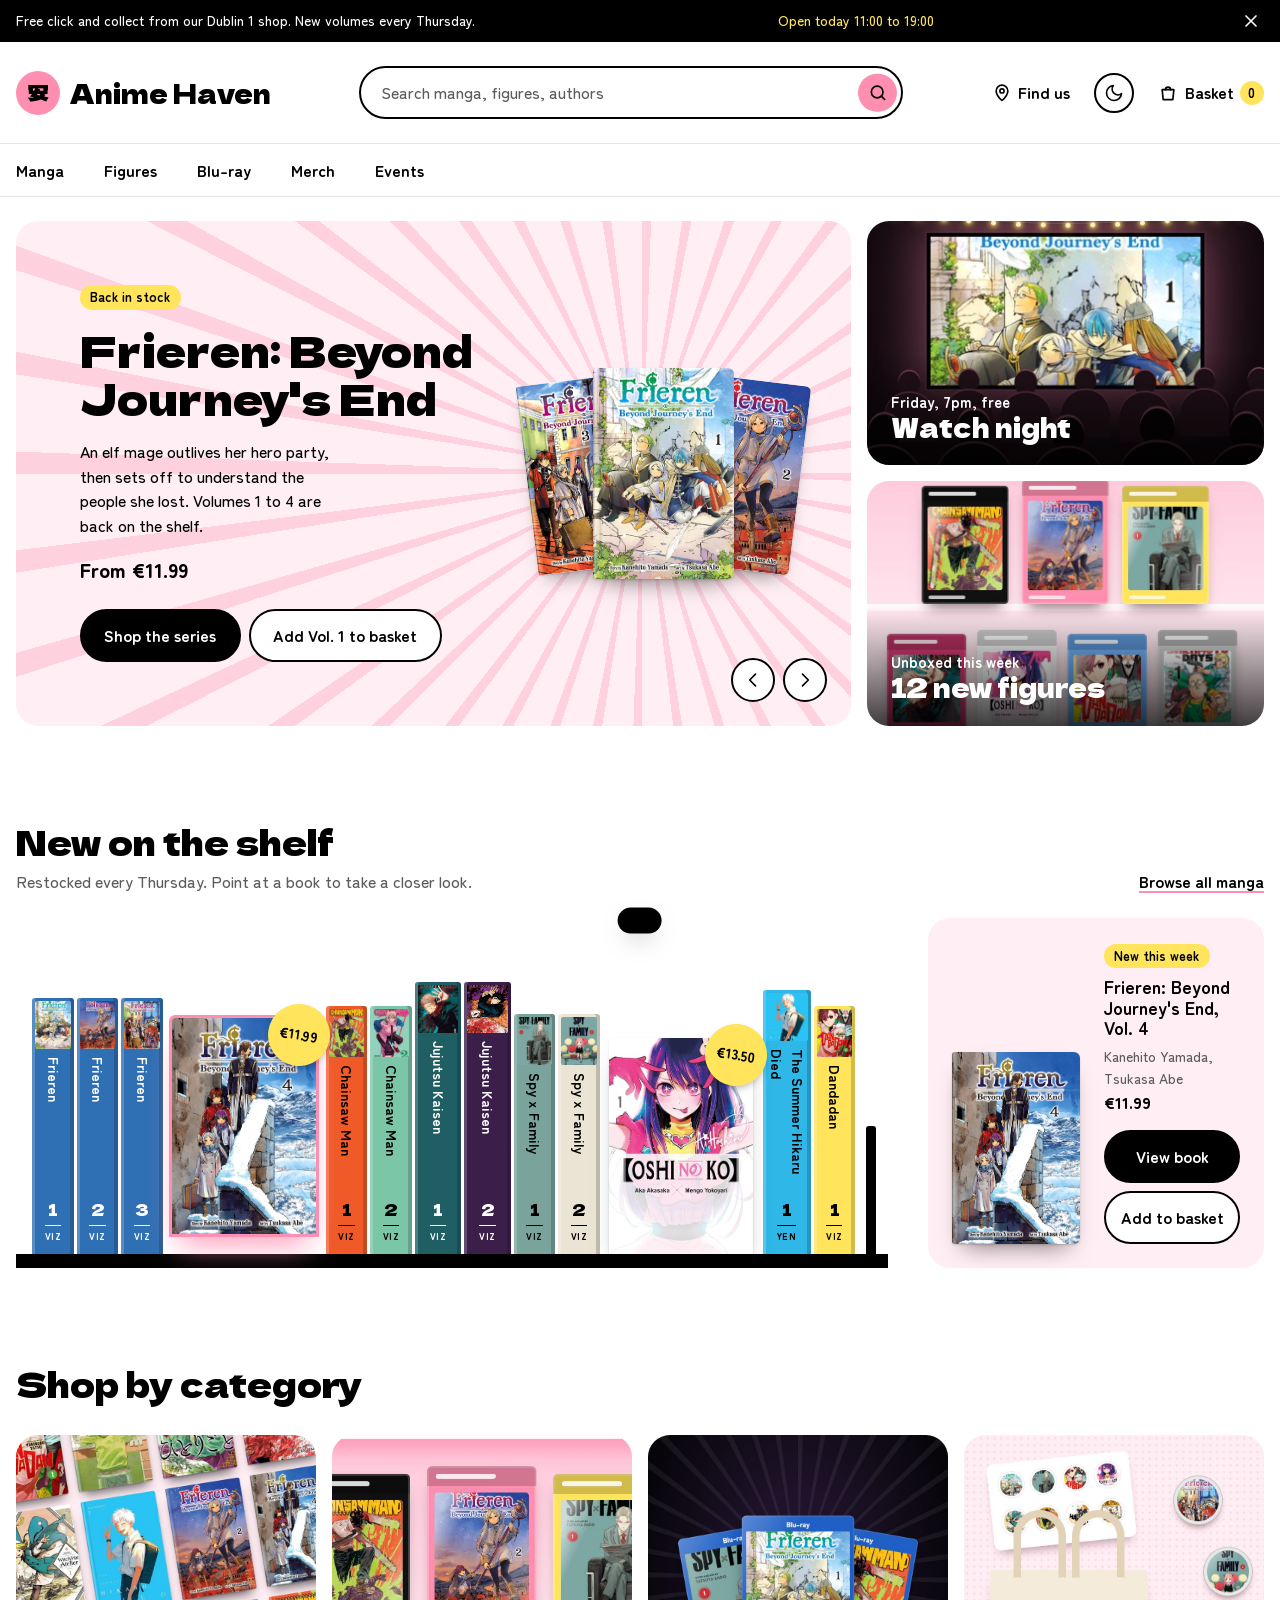
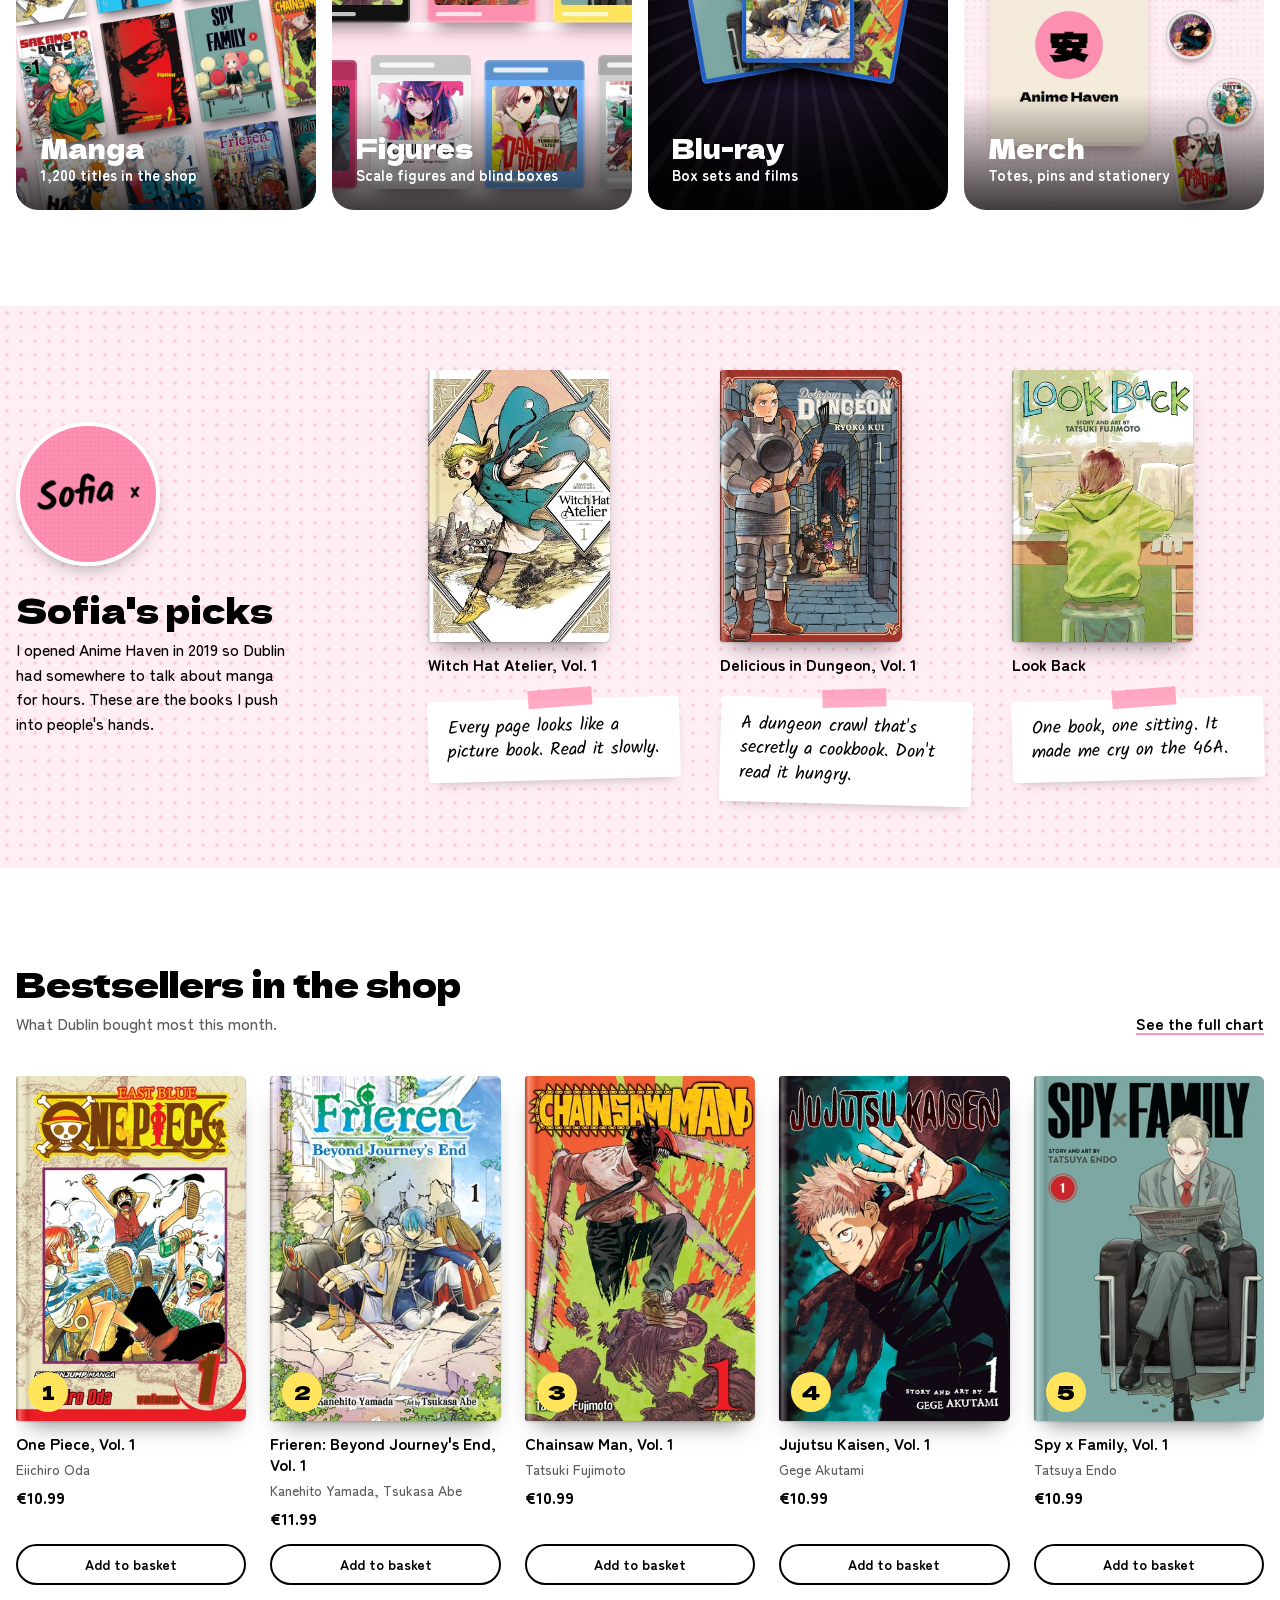
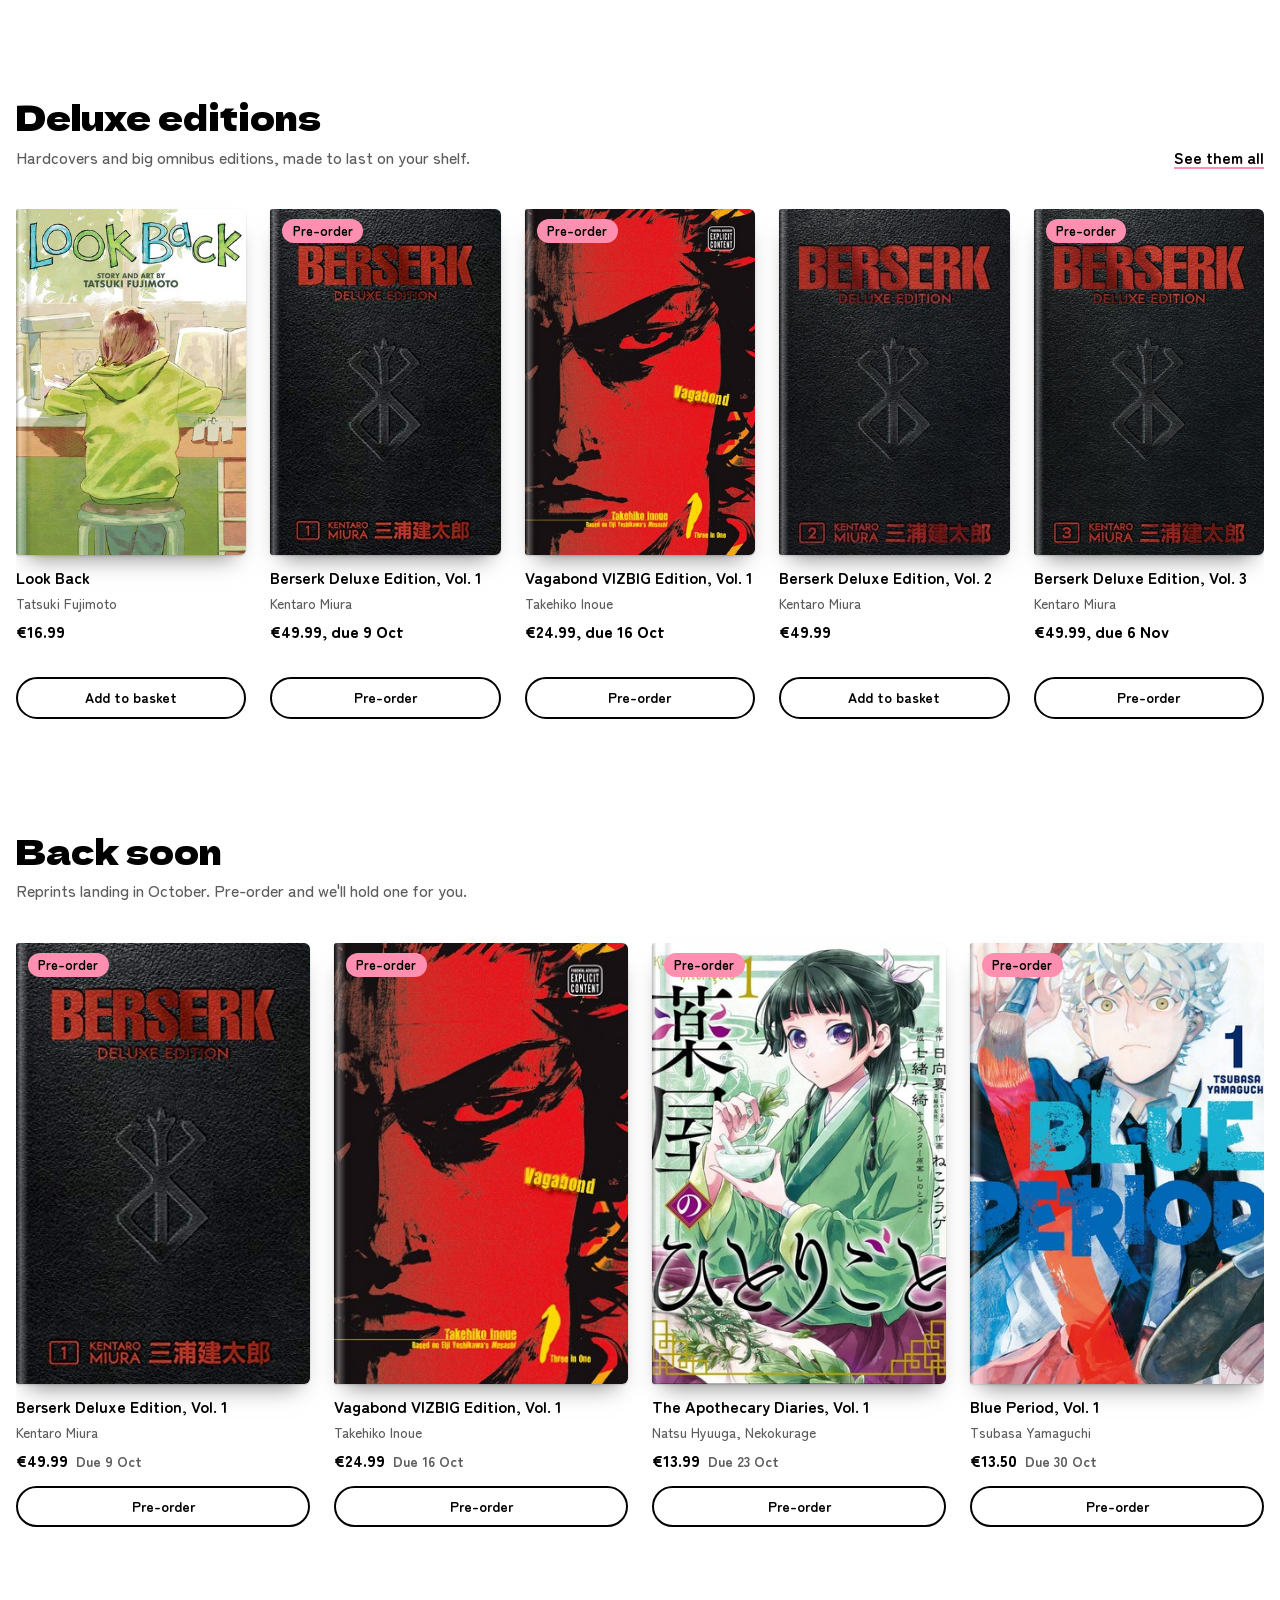
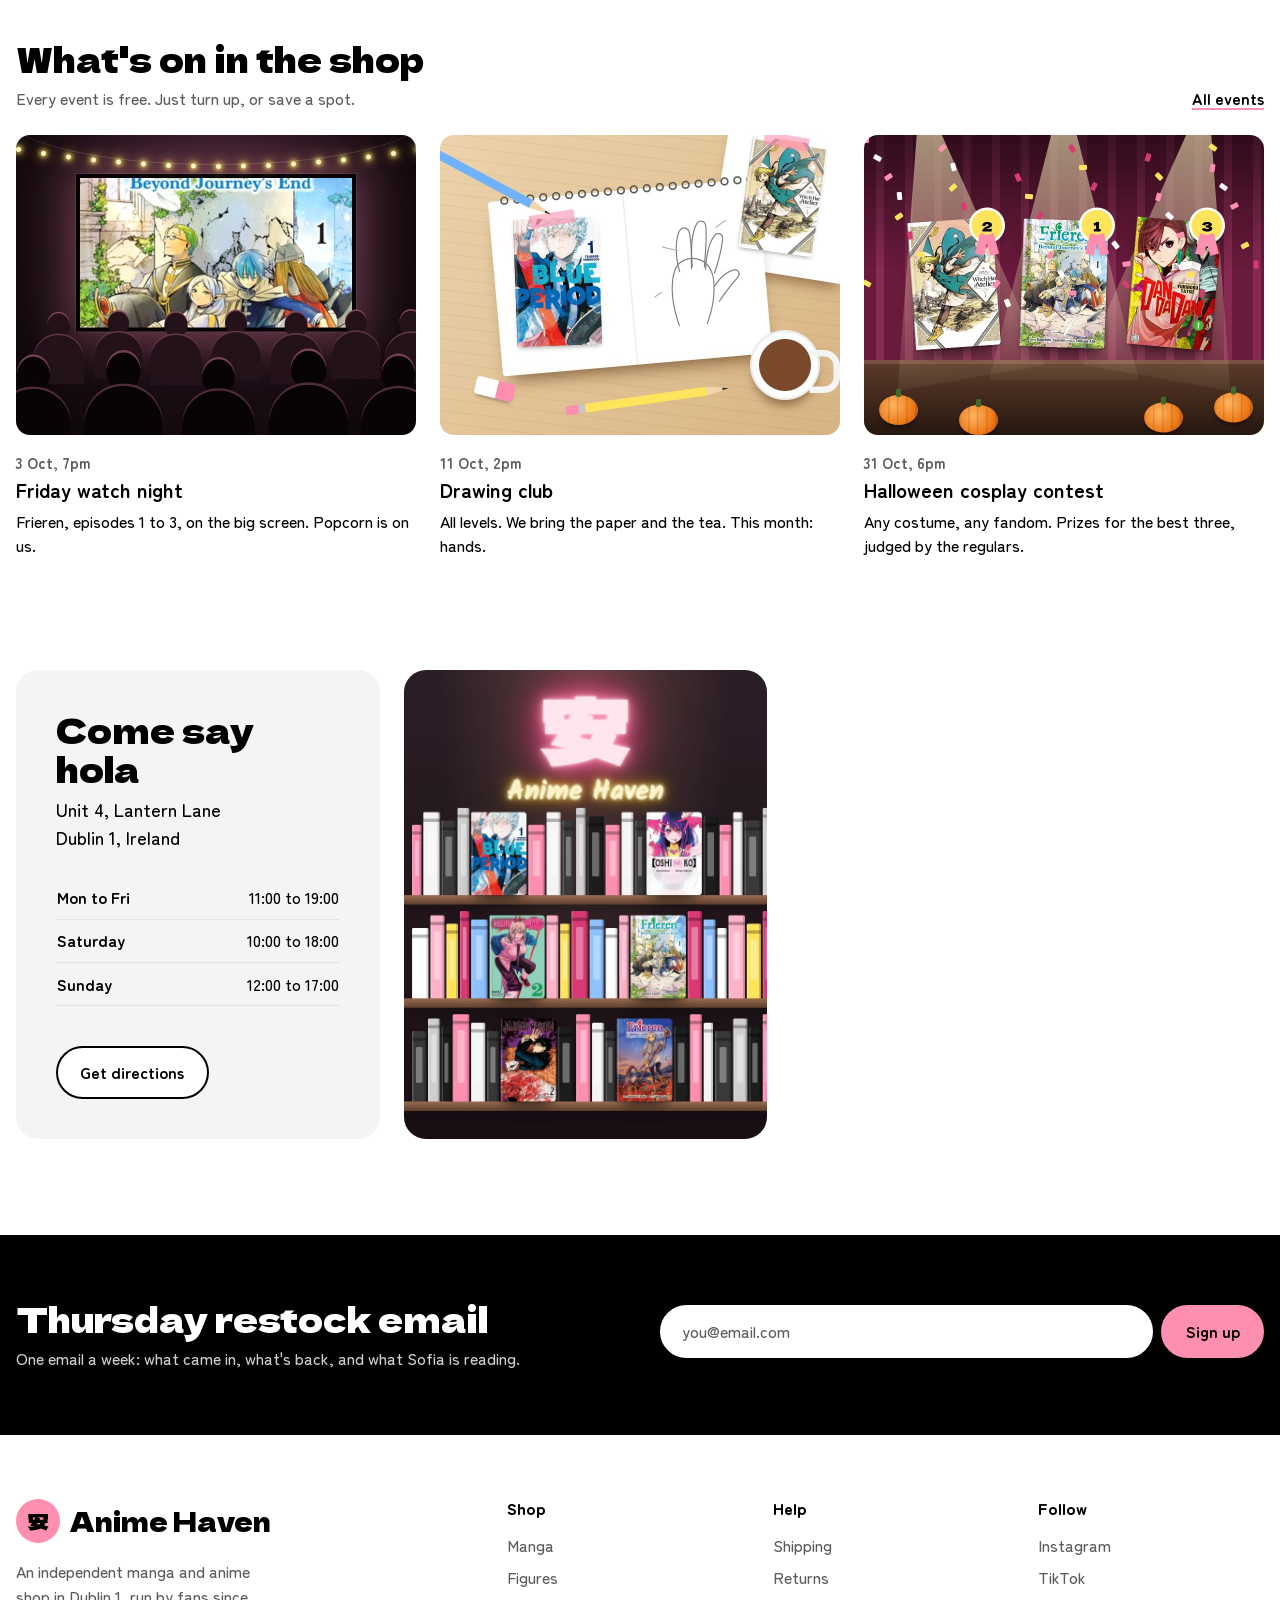
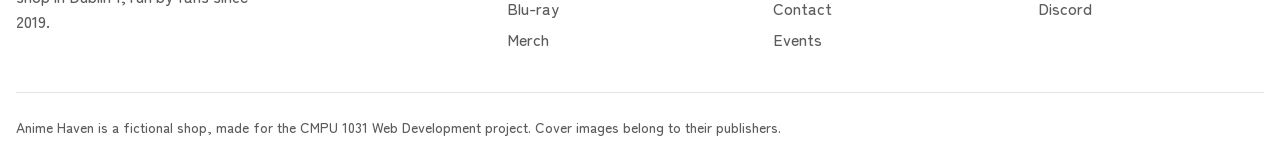
==== index.html @ 6fe0768e "Move site to repo root for Vercel deployment The static site lived in anime-haven/, so Vercel would " ====
<!DOCTYPE html>
<html lang="en">
<head>
  <meta charset="utf-8">
  <meta name="viewport" content="width=device-width, initial-scale=1">
  <title>Anime Haven | Manga, figures and events in Dublin</title>
  <meta name="description" content="Anime Haven is an independent manga and anime shop in Dublin 1. New volumes every Thursday, free click and collect, and free events in the shop.">

  <!-- Google Fonts: Dela Gothic One (big headings), Zen Maru Gothic (everything else), Kalam (Sofia's handwriting) -->
  <link rel="preconnect" href="https://fonts.googleapis.com">
  <link rel="preconnect" href="https://fonts.gstatic.com" crossorigin>
  <link rel="stylesheet" href="https://fonts.googleapis.com/css2?family=Dela+Gothic+One&amp;family=Kalam:wght@400;700&amp;family=Zen+Maru+Gothic:wght@500;700;900&amp;display=swap">

  <link rel="stylesheet" href="css/style.css">
  <!-- Runs before the page is drawn: dark mode and the closed promo bar -->
  <script src="js/settings.js"></script>
  <script src="js/books.js" defer></script>
  <script src="js/main.js" defer></script>
</head>
<body>
  <a class="skip-link" href="#main">Skip to main content</a>

  <!-- ===================== HEADER (same on every page) ===================== -->
  <header class="site-header">
    <!-- Promo bar -->
    <div class="promo-bar">
      <div class="wrap promo-inner">
        <p>Free click and collect from our Dublin 1 shop. New volumes every Thursday.</p>
        <p class="promo-hours">Open today 11:00 to 19:00</p>
        <button class="promo-close" type="button">
          <svg class="icon" viewBox="0 0 24 24" aria-hidden="true"><path d="M6 6l12 12M18 6 6 18"/></svg>
          <span class="visually-hidden">Close this message</span>
        </button>
      </div>
    </div>

    <div class="wrap header-main">
      <!-- Logo: 安 (an) means "peaceful, safe" in Japanese, a little haven -->
      <a class="logo" href="index.html">
        <span class="logo-mark" aria-hidden="true">安</span>
        Anime Haven
      </a>

      <form class="search" action="manga.html" role="search">
        <label class="visually-hidden" for="search">Search manga, figures and authors</label>
        <input type="search" id="search" name="q" placeholder="Search manga, figures, authors">
        <button class="search-btn" type="submit">
          <svg class="icon" viewBox="0 0 24 24" aria-hidden="true"><circle cx="11" cy="11" r="7"/><path d="m20 20-4-4"/></svg>
          <span class="visually-hidden">Search</span>
        </button>
      </form>

      <a class="header-link" href="index.html#visit">
        <svg class="icon" viewBox="0 0 24 24" aria-hidden="true"><path d="M12 21s-7-6.2-7-11.5a7 7 0 0 1 14 0C19 14.8 12 21 12 21z"/><circle cx="12" cy="9.5" r="2.5"/></svg>
        Find us
      </a>

      <!-- Dark mode switch: settings.js flips it and remembers the choice -->
      <button class="theme-toggle" type="button" aria-pressed="false">
        <svg class="icon icon-moon" viewBox="0 0 24 24" aria-hidden="true"><path d="M21 12.8A9 9 0 1 1 11.2 3a7 7 0 0 0 9.8 9.8z"/></svg>
        <svg class="icon icon-sun" viewBox="0 0 24 24" aria-hidden="true"><circle cx="12" cy="12" r="4"/><path d="M12 2v2M12 20v2M4.9 4.9l1.4 1.4M17.7 17.7l1.4 1.4M2 12h2M20 12h2M4.9 19.1l1.4-1.4M17.7 6.3l1.4-1.4"/></svg>
        <span class="visually-hidden">Dark mode</span>
      </button>

      <!-- Basket: the number is filled in by main.js from the saved basket -->
      <a class="header-link basket-link" href="basket.html">
        <svg class="icon" viewBox="0 0 24 24" aria-hidden="true"><path d="M5 8h14l-1.2 12H6.2z"/><path d="M9 8a3 3 0 0 1 6 0"/></svg>
        Basket
        <span class="basket-count">0</span><span class="visually-hidden"> items</span>
      </a>

      <!-- Menu button: only visible on small screens -->
      <button class="menu-toggle" type="button" aria-expanded="false" aria-controls="site-nav">
        <svg class="icon" viewBox="0 0 24 24" aria-hidden="true"><path d="M4 7h16M4 12h16M4 17h16"/></svg>
        Menu
      </button>
    </div>

    <nav class="site-nav" id="site-nav" aria-label="Main">
      <ul class="wrap nav-list">
        <li><a href="manga.html">Manga</a></li>
        <li><a href="manga.html?cat=figures">Figures</a></li>
        <li><a href="manga.html?cat=blu-ray">Blu-ray</a></li>
        <li><a href="manga.html?cat=merch">Merch</a></li>
        <li><a href="events.html">Events</a></li>
      </ul>
    </nav>
  </header>

  <main id="main">
    <h1 class="visually-hidden">Anime Haven: manga, figures and events in Dublin</h1>

    <!-- ===================== 1. HERO: carousel + two tiles ===================== -->
    <section class="wrap hero" aria-label="Featured this week">

      <div class="carousel">
        <!-- The slides sit side by side and scroll sideways. CSS scroll-snap makes each one stop in place. -->
        <div class="slides" id="slides">

          <!-- Slide 1 -->
          <article class="slide slide-blush">
            <div class="slide-text">
              <p class="badge badge-sun">Back in stock</p>
              <h2 class="slide-title">Frieren: Beyond Journey's End</h2>
              <p>An elf mage outlives her hero party, then sets off to understand the people she lost. Volumes 1 to 4 are back on the shelf.</p>
              <p class="slide-price">From €11.99</p>
              <div class="actions">
                <a class="btn" href="product.html?id=frieren-01">Shop the series</a>
                <button class="btn btn-light js-add" type="button" data-id="frieren-01" data-title="Frieren: Beyond Journey's End, Vol. 1" data-price="11.99" data-cover="images/covers/frieren-01.jpg">Add Vol. 1 to basket</button>
              </div>
            </div>
            <div class="fan" aria-hidden="true">
              <span class="book"><img src="images/covers/frieren-03.jpg" alt="" width="400" height="600"></span>
              <span class="book"><img src="images/covers/frieren-02.jpg" alt="" width="400" height="600"></span>
              <span class="book"><img src="images/covers/frieren-01.jpg" alt="" width="400" height="600"></span>
            </div>
          </article>

          <!-- Slide 2 -->
          <article class="slide slide-sun">
            <div class="slide-text">
              <p class="badge badge-ink">This month</p>
              <h2 class="slide-title">Any three volume 1s for €30</h2>
              <p>Always meant to start Dandadan? Or Haikyu!!, or Sakamoto Days? Pick three first volumes and try them all.</p>
              <div class="actions">
                <a class="btn" href="manga.html">Pick your three</a>
              </div>
            </div>
            <div class="fan" aria-hidden="true">
              <span class="book"><img src="images/covers/sakamoto-days-01.jpg" alt="" width="400" height="600" loading="lazy"></span>
              <span class="book"><img src="images/covers/haikyuu-01.jpg" alt="" width="400" height="600" loading="lazy"></span>
              <span class="book"><img src="images/covers/dandadan-01.jpg" alt="" width="400" height="600" loading="lazy"></span>
            </div>
          </article>

          <!-- Slide 3 -->
          <article class="slide slide-ink">
            <div class="slide-text">
              <p class="badge badge-sakura">Sofia's pick</p>
              <h2 class="slide-title">Witch Hat Atelier</h2>
              <p class="slide-quote">"The prettiest art on our shelves. I've sold forty copies just by opening it at the till."</p>
              <div class="actions">
                <a class="btn btn-sakura" href="product.html?id=witch-hat-atelier-01">See the book</a>
              </div>
            </div>
            <div class="fan fan-single" aria-hidden="true">
              <span class="book"><img src="images/covers/witch-hat-atelier-01.jpg" alt="" width="400" height="600" loading="lazy"></span>
            </div>
          </article>
        </div>

        <!-- Previous / next buttons, main.js scrolls the slides by one slide width -->
        <div class="carousel-controls">
          <button class="carousel-btn" type="button" data-dir="-1" aria-controls="slides">
            <svg class="icon" viewBox="0 0 24 24" aria-hidden="true"><path d="m15 5-7 7 7 7"/></svg>
            <span class="visually-hidden">Previous slide</span>
          </button>
          <button class="carousel-btn" type="button" data-dir="1" aria-controls="slides">
            <svg class="icon" viewBox="0 0 24 24" aria-hidden="true"><path d="m9 5 7 7-7 7"/></svg>
            <span class="visually-hidden">Next slide</span>
          </button>
        </div>
      </div>

      <!-- Two photo tiles beside the carousel -->
      <div class="hero-tiles">
        <a class="tile" href="events.html">
          <img src="images/photos/watch-night.jpg" alt="" width="800" height="600">
          <span class="tile-text">
            <span class="tile-kicker">Friday, 7pm, free</span>
            <span class="tile-title">Watch night</span>
          </span>
        </a>
        <a class="tile" href="manga.html?cat=figures">
          <img src="images/photos/figures.jpg" alt="" width="800" height="600">
          <span class="tile-text">
            <span class="tile-kicker">Unboxed this week</span>
            <span class="tile-title">12 new figures</span>
          </span>
        </a>
      </div>
    </section>

    <!-- ===================== 2. NEW ON THE SHELF: an interactive bookshelf ===================== -->
    <section class="wrap section" aria-labelledby="shelf-heading">
      <div class="section-head">
        <div>
          <h2 id="shelf-heading">New on the shelf</h2>
          <p>Restocked every Thursday. Point at a book to take a closer look.</p>
        </div>
        <a class="link-more" href="manga.html">Browse all manga</a>
      </div>

      <div class="shelf-layout">
        <!-- Each book is a link. Its colour and size come from CSS variables in the style attribute. -->
        <div class="shelf-scroll">
          <ul class="shelf">
            <li><a class="spine" href="product.html?id=frieren-01" data-id="frieren-01" style="--spine: #2f6fb3; --spine-text: #fff; --h: 16rem"><img src="images/covers/frieren-01.jpg" alt="" width="400" height="600">Frieren <span>1</span><small aria-hidden="true">VIZ</small></a></li>
            <li><a class="spine" href="product.html?id=frieren-02" data-id="frieren-02" style="--spine: #2f6fb3; --spine-text: #fff; --h: 16rem"><img src="images/covers/frieren-02.jpg" alt="" width="400" height="600">Frieren <span>2</span><small aria-hidden="true">VIZ</small></a></li>
            <li><a class="spine" href="product.html?id=frieren-03" data-id="frieren-03" style="--spine: #2f6fb3; --spine-text: #fff; --h: 16rem"><img src="images/covers/frieren-03.jpg" alt="" width="400" height="600">Frieren <span>3</span><small aria-hidden="true">VIZ</small></a></li>
            <li>
              <a class="shelf-cover" href="product.html?id=frieren-04" data-id="frieren-04">
                <img src="images/covers/frieren-04.jpg" alt="" width="400" height="600">
                <span class="price-sticker">€11.99</span>
                <span class="visually-hidden">Frieren: Beyond Journey's End, Vol. 4</span>
              </a>
            </li>
            <li><a class="spine" href="product.html?id=chainsaw-man-01" data-id="chainsaw-man-01" style="--spine: #f05a28; --spine-text: #000; --h: 15.5rem"><img src="images/covers/chainsaw-man-01.jpg" alt="" width="400" height="600">Chainsaw Man <span>1</span><small aria-hidden="true">VIZ</small></a></li>
            <li><a class="spine" href="product.html?id=chainsaw-man-02" data-id="chainsaw-man-02" style="--spine: #7cc6a8; --spine-text: #000; --h: 15.5rem"><img src="images/covers/chainsaw-man-02.jpg" alt="" width="400" height="600">Chainsaw Man <span>2</span><small aria-hidden="true">VIZ</small></a></li>
            <li><a class="spine" href="product.html?id=jujutsu-kaisen-01" data-id="jujutsu-kaisen-01" style="--spine: #1f5e63; --spine-text: #fff; --h: 17rem; --w: 2.9rem"><img src="images/covers/jujutsu-kaisen-01.jpg" alt="" width="400" height="600">Jujutsu Kaisen <span>1</span><small aria-hidden="true">VIZ</small></a></li>
            <li><a class="spine" href="product.html?id=jujutsu-kaisen-02" data-id="jujutsu-kaisen-02" style="--spine: #3b1f4a; --spine-text: #fff; --h: 17rem; --w: 2.9rem"><img src="images/covers/jujutsu-kaisen-02.jpg" alt="" width="400" height="600">Jujutsu Kaisen <span>2</span><small aria-hidden="true">VIZ</small></a></li>
            <li><a class="spine" href="product.html?id=spy-x-family-01" data-id="spy-x-family-01" style="--spine: #7aa39c; --spine-text: #000; --h: 15rem"><img src="images/covers/spy-x-family-01.jpg" alt="" width="400" height="600">Spy x Family <span>1</span><small aria-hidden="true">VIZ</small></a></li>
            <li><a class="spine" href="product.html?id=spy-x-family-02" data-id="spy-x-family-02" style="--spine: #e9e4d4; --spine-text: #000; --h: 15rem"><img src="images/covers/spy-x-family-02.jpg" alt="" width="400" height="600">Spy x Family <span>2</span><small aria-hidden="true">VIZ</small></a></li>
            <li>
              <a class="shelf-cover" href="product.html?id=oshi-no-ko-01" data-id="oshi-no-ko-01">
                <img src="images/covers/oshi-no-ko-01.jpg" alt="" width="400" height="600">
                <span class="price-sticker">€13.50</span>
                <span class="visually-hidden">[Oshi no Ko], Vol. 1</span>
              </a>
            </li>
            <li><a class="spine" href="product.html?id=summer-hikaru-died-01" data-id="summer-hikaru-died-01" style="--spine: #2fb7e8; --spine-text: #000; --h: 16.5rem; --w: 3rem"><img src="images/covers/summer-hikaru-died-01.jpg" alt="" width="400" height="600">The Summer Hikaru Died <span>1</span><small aria-hidden="true">YEN</small></a></li>
            <li><a class="spine" href="product.html?id=dandadan-01" data-id="dandadan-01" style="--spine: #ffe45c; --spine-text: #000; --h: 15.5rem"><img src="images/covers/dandadan-01.jpg" alt="" width="400" height="600">Dandadan <span>1</span><small aria-hidden="true">VIZ</small></a></li>
          </ul>
        </div>

        <!-- Preview card: main.js swaps in whichever book is highlighted on the shelf -->
        <div class="shelf-preview">
          <span class="book"><img id="preview-cover" src="images/covers/frieren-04.jpg" alt="" width="400" height="600"></span>
          <div>
            <p class="badge badge-sun" id="preview-badge">New this week</p>
            <h3 id="preview-title">Frieren: Beyond Journey's End, Vol. 4</h3>
            <p class="product-author" id="preview-author">Kanehito Yamada, Tsukasa Abe</p>
            <p class="product-price" id="preview-price">€11.99</p>
            <a class="btn" id="preview-link" href="product.html?id=frieren-04">View book</a>
            <button class="btn btn-light js-add" id="preview-add" type="button" data-id="frieren-04" data-title="Frieren: Beyond Journey's End, Vol. 4" data-price="11.99" data-cover="images/covers/frieren-04.jpg">Add to basket</button>
          </div>
        </div>
      </div>
    </section>

    <!-- ===================== 3. SHOP BY CATEGORY: four photo tiles ===================== -->
    <section class="wrap section" aria-labelledby="category-heading">
      <div class="section-head">
        <h2 id="category-heading">Shop by category</h2>
      </div>
      <ul class="category-grid">
        <li><a class="tile" href="manga.html"><img src="images/photos/cat-manga.jpg" alt="" width="800" height="1000" loading="lazy"><span class="tile-text"><span class="tile-title">Manga</span><span class="tile-kicker">1,200 titles in the shop</span></span></a></li>
        <li><a class="tile" href="manga.html?cat=figures"><img src="images/photos/figures.jpg" alt="" width="800" height="600" loading="lazy"><span class="tile-text"><span class="tile-title">Figures</span><span class="tile-kicker">Scale figures and blind boxes</span></span></a></li>
        <li><a class="tile" href="manga.html?cat=blu-ray"><img src="images/photos/cat-bluray.jpg" alt="" width="800" height="1000" loading="lazy"><span class="tile-text"><span class="tile-title">Blu-ray</span><span class="tile-kicker">Box sets and films</span></span></a></li>
        <li><a class="tile" href="manga.html?cat=merch"><img src="images/photos/cat-merch.jpg" alt="" width="800" height="1000" loading="lazy"><span class="tile-text"><span class="tile-title">Merch</span><span class="tile-kicker">Totes, pins and stationery</span></span></a></li>
      </ul>
    </section>

    <!-- ===================== 4. SOFIA'S PICKS: handwritten shelf talkers ===================== -->
    <section class="band band-blush" aria-labelledby="picks-heading">
      <div class="wrap picks">
        <div class="picks-intro">
          <img class="portrait" src="images/photos/sofia.jpg" alt="Sofia's signature" width="600" height="600" loading="lazy">
          <h2 id="picks-heading">Sofia's picks</h2>
          <p>I opened Anime Haven in 2019 so Dublin had somewhere to talk about manga for hours. These are the books I push into people's hands.</p>
        </div>

        <ul class="picks-list">
          <li class="pick">
            <a class="product-link" href="product.html?id=witch-hat-atelier-01">
              <span class="book"><img src="images/covers/witch-hat-atelier-01.jpg" alt="" width="400" height="600" loading="lazy"></span>
              <span class="product-title">Witch Hat Atelier, Vol. 1</span>
            </a>
            <p class="shelf-talker">Every page looks like a picture book. Read it slowly.</p>
          </li>
          <li class="pick">
            <a class="product-link" href="product.html?id=delicious-in-dungeon-01">
              <span class="book"><img src="images/covers/delicious-in-dungeon-01.jpg" alt="" width="400" height="600" loading="lazy"></span>
              <span class="product-title">Delicious in Dungeon, Vol. 1</span>
            </a>
            <p class="shelf-talker">A dungeon crawl that's secretly a cookbook. Don't read it hungry.</p>
          </li>
          <li class="pick">
            <a class="product-link" href="product.html?id=look-back">
              <span class="book"><img src="images/covers/look-back.jpg" alt="" width="400" height="600" loading="lazy"></span>
              <span class="product-title">Look Back</span>
            </a>
            <p class="shelf-talker">One book, one sitting. It made me cry on the 46A.</p>
          </li>
        </ul>
      </div>
    </section>

    <!-- ===================== 5. BESTSELLERS: ranked, so numbers make sense here ===================== -->
    <section class="wrap section" aria-labelledby="best-heading">
      <div class="section-head">
        <div>
          <h2 id="best-heading">Bestsellers in the shop</h2>
          <p>What Dublin bought most this month.</p>
        </div>
        <a class="link-more" href="manga.html">See the full chart</a>
      </div>

      <ol class="product-row product-row-5">
        <li class="product">
          <a class="product-link" href="product.html?id=one-piece-01">
            <span class="book"><img src="images/covers/one-piece-01.jpg" alt="" width="400" height="600" loading="lazy"><span class="rank">1</span></span>
            <span class="product-title">One Piece, Vol. 1</span>
          </a>
          <p class="product-author">Eiichiro Oda</p>
          <p class="product-price">€10.99</p>
          <button class="btn-add js-add" type="button" data-id="one-piece-01" data-title="One Piece, Vol. 1" data-price="10.99" data-cover="images/covers/one-piece-01.jpg">Add to basket<span class="visually-hidden">: One Piece, Vol. 1</span></button>
        </li>
        <li class="product">
          <a class="product-link" href="product.html?id=frieren-01">
            <span class="book"><img src="images/covers/frieren-01.jpg" alt="" width="400" height="600" loading="lazy"><span class="rank">2</span></span>
            <span class="product-title">Frieren: Beyond Journey's End, Vol. 1</span>
          </a>
          <p class="product-author">Kanehito Yamada, Tsukasa Abe</p>
          <p class="product-price">€11.99</p>
          <button class="btn-add js-add" type="button" data-id="frieren-01" data-title="Frieren: Beyond Journey's End, Vol. 1" data-price="11.99" data-cover="images/covers/frieren-01.jpg">Add to basket<span class="visually-hidden">: Frieren, Vol. 1</span></button>
        </li>
        <li class="product">
          <a class="product-link" href="product.html?id=chainsaw-man-01">
            <span class="book"><img src="images/covers/chainsaw-man-01.jpg" alt="" width="400" height="600" loading="lazy"><span class="rank">3</span></span>
            <span class="product-title">Chainsaw Man, Vol. 1</span>
          </a>
          <p class="product-author">Tatsuki Fujimoto</p>
          <p class="product-price">€10.99</p>
          <button class="btn-add js-add" type="button" data-id="chainsaw-man-01" data-title="Chainsaw Man, Vol. 1" data-price="10.99" data-cover="images/covers/chainsaw-man-01.jpg">Add to basket<span class="visually-hidden">: Chainsaw Man, Vol. 1</span></button>
        </li>
        <li class="product">
          <a class="product-link" href="product.html?id=jujutsu-kaisen-01">
            <span class="book"><img src="images/covers/jujutsu-kaisen-01.jpg" alt="" width="400" height="600" loading="lazy"><span class="rank">4</span></span>
            <span class="product-title">Jujutsu Kaisen, Vol. 1</span>
          </a>
          <p class="product-author">Gege Akutami</p>
          <p class="product-price">€10.99</p>
          <button class="btn-add js-add" type="button" data-id="jujutsu-kaisen-01" data-title="Jujutsu Kaisen, Vol. 1" data-price="10.99" data-cover="images/covers/jujutsu-kaisen-01.jpg">Add to basket<span class="visually-hidden">: Jujutsu Kaisen, Vol. 1</span></button>
        </li>
        <li class="product">
          <a class="product-link" href="product.html?id=spy-x-family-01">
            <span class="book"><img src="images/covers/spy-x-family-01.jpg" alt="" width="400" height="600" loading="lazy"><span class="rank">5</span></span>
            <span class="product-title">Spy x Family, Vol. 1</span>
          </a>
          <p class="product-author">Tatsuya Endo</p>
          <p class="product-price">€10.99</p>
          <button class="btn-add js-add" type="button" data-id="spy-x-family-01" data-title="Spy x Family, Vol. 1" data-price="10.99" data-cover="images/covers/spy-x-family-01.jpg">Add to basket<span class="visually-hidden">: Spy x Family, Vol. 1</span></button>
        </li>
      </ol>
    </section>

    <!-- ===================== 6. DELUXE EDITIONS: filled in by main.js (block 10) from books.js ===================== -->
    <!-- Starts hidden, so it never shows up empty if JavaScript is off -->
    <section class="wrap section" aria-labelledby="deluxe-heading" hidden>
      <div class="section-head">
        <div>
          <h2 id="deluxe-heading">Deluxe editions</h2>
          <p>Hardcovers and big omnibus editions, made to last on your shelf.</p>
        </div>
        <a class="link-more" href="manga.html?format=deluxe">See them all</a>
      </div>
      <ul class="product-row product-row-5" id="deluxe-list"></ul>
    </section>

    <!-- ===================== 7. BACK SOON: pre-order reprints ===================== -->
    <section class="wrap section" aria-labelledby="preorder-heading">
      <div class="section-head">
        <div>
          <h2 id="preorder-heading">Back soon</h2>
          <p>Reprints landing in October. Pre-order and we'll hold one for you.</p>
        </div>
      </div>

      <ul class="product-row product-row-4">
        <li class="product">
          <a class="product-link" href="product.html?id=berserk-deluxe-01">
            <span class="book"><img src="images/covers/berserk-deluxe-01.jpg" alt="" width="400" height="600" loading="lazy"><span class="badge badge-sakura">Pre-order</span></span>
            <span class="product-title">Berserk Deluxe Edition, Vol. 1</span>
          </a>
          <p class="product-author">Kentaro Miura</p>
          <p class="product-price">€49.99 <span class="product-due">Due 9 Oct</span></p>
          <button class="btn-add js-add" type="button" data-id="berserk-deluxe-01" data-title="Berserk Deluxe Edition, Vol. 1" data-price="49.99" data-cover="images/covers/berserk-deluxe-01.jpg">Pre-order<span class="visually-hidden">: Berserk Deluxe Edition, Vol. 1</span></button>
        </li>
        <li class="product">
          <a class="product-link" href="product.html?id=vagabond-01">
            <span class="book"><img src="images/covers/vagabond-01.jpg" alt="" width="400" height="600" loading="lazy"><span class="badge badge-sakura">Pre-order</span></span>
            <span class="product-title">Vagabond VIZBIG Edition, Vol. 1</span>
          </a>
          <p class="product-author">Takehiko Inoue</p>
          <p class="product-price">€24.99 <span class="product-due">Due 16 Oct</span></p>
          <button class="btn-add js-add" type="button" data-id="vagabond-01" data-title="Vagabond VIZBIG Edition, Vol. 1" data-price="24.99" data-cover="images/covers/vagabond-01.jpg">Pre-order<span class="visually-hidden">: Vagabond VIZBIG Edition, Vol. 1</span></button>
        </li>
        <li class="product">
          <a class="product-link" href="product.html?id=apothecary-diaries-01">
            <span class="book"><img src="images/covers/apothecary-diaries-01.jpg" alt="" width="400" height="600" loading="lazy"><span class="badge badge-sakura">Pre-order</span></span>
            <span class="product-title">The Apothecary Diaries, Vol. 1</span>
          </a>
          <p class="product-author">Natsu Hyuuga, Nekokurage</p>
          <p class="product-price">€13.99 <span class="product-due">Due 23 Oct</span></p>
          <button class="btn-add js-add" type="button" data-id="apothecary-diaries-01" data-title="The Apothecary Diaries, Vol. 1" data-price="13.99" data-cover="images/covers/apothecary-diaries-01.jpg">Pre-order<span class="visually-hidden">: The Apothecary Diaries, Vol. 1</span></button>
        </li>
        <li class="product">
          <a class="product-link" href="product.html?id=blue-period-01">
            <span class="book"><img src="images/covers/blue-period-01.jpg" alt="" width="400" height="600" loading="lazy"><span class="badge badge-sakura">Pre-order</span></span>
            <span class="product-title">Blue Period, Vol. 1</span>
          </a>
          <p class="product-author">Tsubasa Yamaguchi</p>
          <p class="product-price">€13.50 <span class="product-due">Due 30 Oct</span></p>
          <button class="btn-add js-add" type="button" data-id="blue-period-01" data-title="Blue Period, Vol. 1" data-price="13.50" data-cover="images/covers/blue-period-01.jpg">Pre-order<span class="visually-hidden">: Blue Period, Vol. 1</span></button>
        </li>
      </ul>
    </section>

    <!-- ===================== 8. WHAT'S ON: event cards ===================== -->
    <section class="wrap section" aria-labelledby="events-heading">
      <div class="section-head">
        <div>
          <h2 id="events-heading">What's on in the shop</h2>
          <p>Every event is free. Just turn up, or save a spot.</p>
        </div>
        <a class="link-more" href="events.html">All events</a>
      </div>

      <ul class="event-grid">
        <li class="event-card">
          <img src="images/photos/watch-night.jpg" alt="Frieren playing on the shop's big screen, with rows of fans watching" width="800" height="600" loading="lazy">
          <p class="event-date"><time datetime="10-03">3 Oct</time>, 7pm</p>
          <h3><a href="events.html">Friday watch night</a></h3>
          <p>Frieren, episodes 1 to 3, on the big screen. Popcorn is on us.</p>
        </li>
        <li class="event-card">
          <img src="images/photos/drawing-club.jpg" alt="A sketchbook with a pencil study of a hand, Blue Period taped in as reference, pencils and a mug of tea" width="800" height="600" loading="lazy">
          <p class="event-date"><time datetime="10-11">11 Oct</time>, 2pm</p>
          <h3><a href="events.html">Drawing club</a></h3>
          <p>All levels. We bring the paper and the tea. This month: hands.</p>
        </li>
        <li class="event-card">
          <img src="images/photos/cosplay.jpg" alt="The shop stage under spotlights, with pumpkins, confetti and last year's top three entries wearing rosettes" width="800" height="600" loading="lazy">
          <p class="event-date"><time datetime="10-31">31 Oct</time>, 6pm</p>
          <h3><a href="events.html">Halloween cosplay contest</a></h3>
          <p>Any costume, any fandom. Prizes for the best three, judged by the regulars.</p>
        </li>
      </ul>
    </section>

    <!-- ===================== 9. COME SAY HOLA: address, hours, photo, map ===================== -->
    <section class="wrap section visit" id="visit" aria-labelledby="visit-heading">
      <div class="visit-info">
        <h2 id="visit-heading">Come say hola</h2>
        <address>Unit 4, Lantern Lane<br>Dublin 1, Ireland</address>

        <table class="hours">
          <caption class="visually-hidden">Opening hours</caption>
          <tbody>
            <tr><th scope="row">Mon to Fri</th><td>11:00 to 19:00</td></tr>
            <tr><th scope="row">Saturday</th><td>10:00 to 18:00</td></tr>
            <tr><th scope="row">Sunday</th><td>12:00 to 17:00</td></tr>
          </tbody>
        </table>

        <a class="btn btn-light" href="https://www.openstreetmap.org/?mlat=53.3490&amp;mlon=-6.2640#map=17/53.3490/-6.2640">Get directions</a>
      </div>

      <img class="visit-photo" src="images/photos/shop.jpg" alt="Inside Anime Haven: tall shelves of manga and a pink neon sign" width="800" height="1000" loading="lazy">

      <!-- Live map from OpenStreetMap (needs an internet connection) -->
      <iframe class="visit-map" title="Map of Anime Haven in Dublin 1" src="https://www.openstreetmap.org/export/embed.html?bbox=-6.2700%2C53.3465%2C-6.2580%2C53.3515&amp;layer=mapnik&amp;marker=53.3490%2C-6.2640" loading="lazy"></iframe>
    </section>

    <!-- Blank product card that main.js copies for the Deluxe editions row -->
    <template id="product-card">
      <li class="product">
        <a class="product-link" href="product.html">
          <span class="book"><img src="images/covers/frieren-01.jpg" alt="" width="400" height="600" loading="lazy"><span class="badge"></span></span>
          <span class="product-title"></span>
        </a>
        <p class="product-author"></p>
        <p class="product-price"></p>
        <button class="btn-add js-add" type="button"><span class="add-label">Add to basket</span><span class="visually-hidden"></span></button>
      </li>
    </template>
  </main>

  <!-- ===================== NEWSLETTER + FOOTER (same on every page) ===================== -->
  <footer class="site-footer">
    <div class="band band-ink">
      <div class="wrap newsletter">
        <div>
          <h2>Thursday restock email</h2>
          <p>One email a week: what came in, what's back, and what Sofia is reading.</p>
        </div>
        <!-- No backend: main.js shows a thank-you message instead of sending -->
        <form class="signup" method="post">
          <label class="visually-hidden" for="signup-email">Email address</label>
          <input type="email" id="signup-email" name="email" placeholder="you@email.com" autocomplete="email" required>
          <button class="btn btn-sakura" type="submit">Sign up</button>
          <p class="signup-thanks" role="status"></p>
        </form>
      </div>
    </div>

    <div class="wrap footer-main">
      <div class="footer-brand">
        <p class="logo"><span class="logo-mark" aria-hidden="true">安</span>Anime Haven</p>
        <p>An independent manga and anime shop in Dublin 1, run by fans since 2019.</p>
      </div>

      <nav class="footer-col" aria-labelledby="footer-shop">
        <h2 id="footer-shop">Shop</h2>
        <ul>
          <li><a href="manga.html">Manga</a></li>
          <li><a href="manga.html?cat=figures">Figures</a></li>
          <li><a href="manga.html?cat=blu-ray">Blu-ray</a></li>
          <li><a href="manga.html?cat=merch">Merch</a></li>
        </ul>
      </nav>

      <nav class="footer-col" aria-labelledby="footer-help">
        <h2 id="footer-help">Help</h2>
        <ul>
          <li><a href="product.html#shipping">Shipping</a></li>
          <li><a href="product.html#returns">Returns</a></li>
          <li><a href="index.html#visit">Contact</a></li>
          <li><a href="events.html">Events</a></li>
        </ul>
      </nav>

      <nav class="footer-col" aria-labelledby="footer-follow">
        <h2 id="footer-follow">Follow</h2>
        <ul>
          <li><a href="https://www.instagram.com/">Instagram</a></li>
          <li><a href="https://www.tiktok.com/">TikTok</a></li>
          <li><a href="https://discord.com/">Discord</a></li>
        </ul>
      </nav>
    </div>

    <div class="wrap footer-bottom">
      <p>Anime Haven is a fictional shop, made for the CMPU 1031 Web Development project. Cover images belong to their publishers.</p>
    </div>
  </footer>
</body>
</html>
---- css/style.css ----
/* ==========================================================
   Anime Haven: one shared stylesheet for every page
   Order: tokens > base > layout > components > sections > pages > responsive
   ========================================================== */


/* ---------- 1. Design tokens: colours, fonts, spacing ---------- */
:root {
  /* Brand colours */
  --ink: #000000;      /* text and main buttons */
  --paper: #ffffff;    /* page background */
  --sakura: #ff8fb1;   /* brand pink: badges, accents */
  --berry: #d93a73;    /* focus ring (never small text: only 4.4:1 on white) */
  --sun: #ffe45c;      /* "New" badges, highlights */
  --tone: #cfcfcf;     /* muted text on black, speedlines */

  /* Calm tints for a shop layout */
  --blush: #ffeef3;    /* very light pink section background */
  --mist: #f4f4f4;     /* light grey panels */
  --line: #e4e4e4;     /* thin borders */
  --muted: #5c5c5c;    /* secondary text (6.7:1 on white) */

  /* Fonts, with fallbacks */
  --font-display: "Dela Gothic One", "Arial Black", sans-serif;
  --font-body: "Zen Maru Gothic", "Trebuchet MS", sans-serif;
  --font-hand: "Kalam", "Comic Sans MS", cursive;

  /* Spacing scale */
  --space-2xs: 0.25rem;
  --space-xs: 0.5rem;
  --space-s: 1rem;
  --space-m: 1.5rem;
  --space-l: 2.5rem;
  --space-xl: 4rem;
  --space-2xl: 6rem;

  /* Corners and shadows */
  --radius-s: 8px;
  --radius-m: 14px;
  --radius-l: 22px;
  --book-shadow: 0 1px 2px rgb(0 0 0 / 0.15), 0 14px 22px -12px rgb(0 0 0 / 0.5);

  --page-width: 82rem;
}


/* ---------- 2. Base styles ---------- */
*,
*::before,
*::after {
  box-sizing: border-box;
}

body {
  margin: 0;
  background: var(--paper);
  color: var(--ink);
  font-family: var(--font-body);
  font-weight: 500;
  font-size: 1rem;
  line-height: 1.55;
}

img {
  display: block;
  max-width: 100%;
  height: auto;
}

h1,
h2,
h3 {
  margin: 0 0 var(--space-xs);
  line-height: 1.15;
}

/* Big headings use the chunky display font */
h1,
h2 {
  font-family: var(--font-display);
  font-weight: 400; /* Dela Gothic One only has one weight */
}

h1 { font-size: clamp(2.25rem, 1.6rem + 2.6vw, 3.5rem); }
h2 { font-size: clamp(1.5rem, 1.2rem + 1.2vw, 2.125rem); }
h3 { font-size: 1.125rem; font-weight: 700; }

p {
  margin: 0 0 var(--space-s);
}

ul,
ol {
  margin: 0;
  padding: 0;
  list-style: none;
}

a {
  color: inherit;
  text-decoration-thickness: 2px;
  text-underline-offset: 0.2em;
  text-decoration-color: var(--sakura);
}

a:hover {
  text-decoration-color: currentColor;
}

button,
input,
select {
  font: inherit;
  color: inherit;
}

/* Visible focus ring for keyboard users on every link, button and input */
:focus-visible {
  outline: 3px solid var(--berry);
  outline-offset: 3px;
}

input::placeholder {
  color: var(--muted);
}

/* Icons are small inline SVG line drawings that take the text colour */
.icon {
  width: 1.25rem;
  height: 1.25rem;
  flex-shrink: 0;
  fill: none;
  stroke: currentColor;
  stroke-width: 2;
  stroke-linecap: round;
  stroke-linejoin: round;
}

/* Hides text visually, screen readers still read it */
.visually-hidden {
  position: absolute;
  width: 1px;
  height: 1px;
  margin: -1px;
  padding: 0;
  overflow: hidden;
  clip: rect(0, 0, 0, 0);
  white-space: nowrap;
  border: 0;
}

.skip-link {
  position: absolute;
  top: -5rem;
  left: var(--space-s);
  z-index: 20;
  padding: var(--space-xs) var(--space-s);
  border-radius: var(--radius-s);
  background: var(--sun);
  font-weight: 700;
}

.skip-link:focus {
  top: var(--space-s);
}


/* ---------- 3. Layout helpers ---------- */

/* Centred column: full width minus a 1rem gutter each side, never wider than --page-width */
.wrap {
  width: min(100% - 2rem, var(--page-width));
  margin-inline: auto;
}

.section {
  margin-block: var(--space-2xl);
}

/* Full-width coloured band (the content inside still uses .wrap) */
.band {
  padding-block: var(--space-xl);
}

.band-blush {
  /* Halftone dots, like manga screentone */
  background:
    radial-gradient(rgb(255 143 177 / 0.35) 1.5px, transparent 2px) 0 0 / 14px 14px,
    var(--blush);
}

.band-ink {
  background: var(--ink);
  color: var(--paper);
}

/* Heading on the left, "view all" link on the right */
.section-head {
  display: flex;
  flex-wrap: wrap;
  justify-content: space-between;
  align-items: flex-end;
  gap: var(--space-xs) var(--space-m);
  margin-bottom: var(--space-m);
}

.section-head p {
  margin: 0;
  color: var(--muted);
}

.link-more {
  font-weight: 700;
  white-space: nowrap;
}


/* ---------- 4. Buttons and badges ---------- */
.btn {
  display: inline-flex;
  align-items: center;
  gap: var(--space-xs);
  padding: 0.75rem 1.4rem;
  border: 2px solid var(--ink);
  border-radius: 999px;
  background: var(--ink);
  color: var(--paper);
  font-weight: 700;
  text-decoration: none;
  cursor: pointer;
  transition: background-color 0.15s, color 0.15s;
}

.btn:hover {
  background: var(--sakura);
  color: var(--ink);
}

/* White button with a black border */
.btn-light {
  background: var(--paper);
  color: var(--ink);
}

.btn-light:hover {
  background: var(--sun);
}

/* Pink button, black text (never white text on pink) */
.btn-sakura {
  border-color: var(--sakura);
  background: var(--sakura);
  color: var(--ink);
}

.btn-sakura:hover {
  border-color: var(--paper);
  background: var(--paper);
}

/* Small "Add to basket" button under each book */
.btn-add {
  width: 100%;
  margin-top: auto;
  padding: 0.5rem 0.75rem;
  border: 2px solid var(--ink);
  border-radius: 999px;
  background: var(--paper);
  font-weight: 700;
  font-size: 0.875rem;
  cursor: pointer;
  transition: background-color 0.15s, color 0.15s;
}

.btn-add:hover {
  background: var(--ink);
  color: var(--paper);
}

/* Small label, e.g. "New" or "Pre-order" */
.badge {
  display: inline-block;
  width: fit-content;
  margin: 0;
  padding: 0.2rem 0.65rem;
  border-radius: 999px;
  font-weight: 700;
  font-size: 0.8125rem;
  line-height: 1.4;
}

.badge-sun    { background: var(--sun); color: var(--ink); }
.badge-sakura { background: var(--sakura); color: var(--ink); }
.badge-ink    { background: var(--ink); color: var(--paper); }

/* "Added ✓" flash: main.js gives the button the class is-added for a moment.
   The real label turns see-through and the tick is drawn on top, so the
   button keeps its size and its screen reader text. */
.js-add {
  position: relative;
}

.js-add.is-added {
  border-color: var(--sakura);
  background: var(--sakura);
  color: transparent;
  animation: pop 0.3s ease;
}

.js-add.is-added::after {
  content: "Added \2713";
  position: absolute;
  inset: 0;
  display: grid;
  place-items: center;
  color: #000000;
}

/* ...and the basket counter in the header bounces */
.basket-count.is-bumped {
  animation: bump 0.4s ease;
}

@keyframes pop {
  50% { transform: scale(1.06); }
}

@keyframes bump {
  50% { transform: scale(1.4); }
}


/* ---------- 5. Header: promo bar, logo, search, basket, nav ---------- */
.promo-bar {
  background: var(--ink);
  color: var(--paper);
  font-size: 0.875rem;
}

.promo-inner {
  display: flex;
  justify-content: space-between;
  align-items: center;
  gap: var(--space-s);
  padding-block: 0.5rem;
}

.promo-inner p {
  margin: 0;
}

.promo-hours {
  margin-left: auto; /* sits on the right, next to the close button */
  color: var(--sun);
}

/* The × that closes the promo bar. settings.js remembers it was closed. */
.promo-close {
  display: grid;
  place-items: center;
  padding: 0.2rem;
  border: 0;
  border-radius: 50%;
  background: none;
  color: inherit;
  cursor: pointer;
}

.promo-close:hover {
  color: var(--sun);
}

.promo-closed .promo-bar {
  display: none;
}

/* Dark mode button: shows a moon in light mode and a sun in dark mode */
.theme-toggle {
  display: grid;
  place-items: center;
  width: 2.5rem;
  height: 2.5rem;
  border: 2px solid var(--ink);
  border-radius: 50%;
  background: var(--paper);
  color: var(--ink);
  cursor: pointer;
}

.theme-toggle:hover {
  background: var(--sun);
}

.icon-sun,
[data-theme="dark"] .icon-moon {
  display: none;
}

[data-theme="dark"] .icon-sun {
  display: block;
}

.header-main {
  display: flex;
  align-items: center;
  gap: var(--space-m);
  padding-block: var(--space-m);
}

.logo {
  display: flex;
  align-items: center;
  gap: 0.6rem;
  margin: 0;
  font-family: var(--font-display);
  font-size: 1.625rem;
  line-height: 1;
  text-decoration: none;
  white-space: nowrap;
}

.logo-mark {
  display: grid;
  place-items: center;
  width: 2.75rem;
  height: 2.75rem;
  border-radius: 50%;
  background: var(--sakura);
  font-size: 1.3rem;
}

/* The search box grows to fill the space between logo and links */
.search {
  position: relative;
  flex: 1;
  max-width: 34rem;
  margin-inline: auto;
}

.search input {
  width: 100%;
  padding: 0.75rem 3rem 0.75rem 1.25rem;
  border: 2px solid var(--ink);
  border-radius: 999px;
  background: var(--paper);
}

.search-btn {
  position: absolute;
  top: 50%;
  right: 0.4rem;
  display: grid;
  place-items: center;
  width: 2.4rem;
  height: 2.4rem;
  border: 0;
  border-radius: 50%;
  background: var(--sakura);
  transform: translateY(-50%);
  cursor: pointer;
}

.header-link {
  display: inline-flex;
  align-items: center;
  gap: 0.4rem;
  font-weight: 700;
  text-decoration: none;
  white-space: nowrap;
}

.header-link:hover {
  text-decoration: underline;
  text-decoration-color: var(--sakura);
}

/* Round counter on the basket link */
.basket-count {
  display: inline-grid;
  place-items: center;
  min-width: 1.5rem;
  height: 1.5rem;
  padding-inline: 0.35rem;
  border-radius: 999px;
  background: var(--sun);
  font-size: 0.8125rem;
}

/* Menu button: hidden on big screens, shown in the mobile media query */
.menu-toggle {
  display: none;
  align-items: center;
  gap: 0.4rem;
  padding: 0.5rem 0.9rem;
  border: 2px solid var(--ink);
  border-radius: 999px;
  background: var(--paper);
  font-weight: 700;
  cursor: pointer;
}

.site-nav {
  border-block: 1px solid var(--line);
}

.nav-list {
  display: flex;
  gap: var(--space-l);
}

.nav-list a {
  display: block;
  padding-block: 0.85rem;
  font-weight: 700;
  text-decoration: none;
}

/* Pink bar under the hovered or current nav link */
.nav-list a:hover,
.nav-list a[aria-current="page"] {
  box-shadow: inset 0 -4px 0 var(--sakura);
}


/* ---------- 6. Books: real covers made to look like paperbacks ---------- */

/* Wrapper around every cover image. The ::after layer draws the spine crease. */
.book {
  position: relative;
  display: block;
  aspect-ratio: 2 / 3;
  overflow: hidden;
  border-radius: 3px 6px 6px 3px;
  background: var(--mist);
  box-shadow: var(--book-shadow);
  transition: transform 0.2s ease;
}

.book img {
  width: 100%;
  height: 100%;
  object-fit: cover;
}

.book::after {
  content: "";
  position: absolute;
  inset: 0;
  background: linear-gradient(90deg,
    rgb(0 0 0 / 0.25) 0,
    rgb(255 255 255 / 0.3) 1.5%,
    transparent 4%,
    rgb(0 0 0 / 0.1) 5%,
    transparent 7%);
}

/* Figures, Blu-ray and merch: a 4:5 product photo instead of a book, no spine crease */
.book.is-goods {
  aspect-ratio: 4 / 5;
  border-radius: var(--radius-s);
  background: #ffffff;
}

.book.is-goods::after {
  content: none;
}

/* Badges and rank numbers sit on top of the cover */
.book .badge {
  position: absolute;
  top: 0.6rem;
  left: 0.75rem;
  z-index: 1;
}

.rank {
  position: absolute;
  bottom: 0.6rem;
  left: 0.75rem;
  z-index: 1;
  display: grid;
  place-items: center;
  width: 2.5rem;
  height: 2.5rem;
  border-radius: 50%;
  background: var(--sun);
  font-family: var(--font-display);
  font-size: 1.25rem;
}


/* ---------- 7. Product rows: a shelf of books that scrolls sideways when it runs out of room ---------- */
.product-row {
  --columns: 6;
  position: relative; /* keeps hidden screen-reader text inside the scrolling row */
  display: grid;
  grid-auto-flow: column; /* items go left to right in one row */
  grid-auto-columns: calc((100% - (var(--columns) - 1) * var(--space-m)) / var(--columns));
  gap: var(--space-m);
  overflow-x: auto;
  scroll-snap-type: x mandatory;
  padding-block: var(--space-s); /* room for the book lift and shadows */
}

.product-row-5 { --columns: 5; }
.product-row-4 { --columns: 4; }

.product {
  display: flex;
  flex-direction: column;
  gap: 0.3rem;
  scroll-snap-align: start;
}

.product-link {
  display: flex;
  flex-direction: column;
  gap: 0.75rem;
  text-decoration: none;
}

/* Hovering or focusing a book lifts it off the shelf */
.product-link:hover .book,
.product-link:focus-visible .book {
  transform: translateY(-6px);
}

.product-title {
  font-weight: 700;
  line-height: 1.3;
}

.product-link:hover .product-title {
  text-decoration: underline;
  text-decoration-color: var(--sakura);
}

.product-author {
  margin: 0;
  color: var(--muted);
  font-size: 0.875rem;
}

.product-price {
  margin: 0 0 var(--space-xs);
  font-weight: 900;
}

.product-due {
  margin-left: 0.25rem;
  color: var(--muted);
  font-weight: 700;
  font-size: 0.875rem;
}


/* ---------- 8. Hero: carousel of slides + two photo tiles ---------- */
/* minmax(0, ...) lets the carousel column shrink; without it, the three
   slides inside would force the column to be three slides wide */
.hero {
  display: grid;
  grid-template-columns: minmax(0, 2.1fr) minmax(0, 1fr);
  gap: var(--space-s);
  margin-top: var(--space-m);
}

.carousel {
  position: relative;
}

/* The slides sit in one row. scroll-snap makes each slide stop neatly in the frame. */
.slides {
  position: relative;
  display: grid;
  grid-auto-flow: column;
  grid-auto-columns: 100%;
  height: 100%;
  overflow-x: auto;
  scroll-snap-type: x mandatory;
  scroll-behavior: smooth;
  scrollbar-width: none; /* hide the scrollbar, the buttons do the scrolling */
  border-radius: var(--radius-l);
}

.slide {
  display: grid;
  grid-template-columns: 1.15fr 0.85fr;
  align-items: center;
  gap: var(--space-l);
  min-height: 30rem;
  padding: var(--space-xl) var(--space-l) var(--space-xl) var(--space-xl);
  scroll-snap-align: start;
}

/* Manga speedlines: thin wedges drawn around one point (behind the books) */
.slide-blush {
  background:
    repeating-conic-gradient(from 0deg at 75% 50%, rgb(255 143 177 / 0.3) 0deg 2deg, transparent 2deg 9deg),
    var(--blush);
}

.slide-sun {
  background:
    repeating-conic-gradient(from 0deg at 75% 50%, rgb(255 255 255 / 0.55) 0deg 2deg, transparent 2deg 9deg),
    var(--sun);
}

.slide-ink {
  background:
    repeating-conic-gradient(from 0deg at 75% 50%, rgb(255 255 255 / 0.08) 0deg 2deg, transparent 2deg 9deg),
    var(--ink);
  color: var(--paper);
}

.slide-text {
  display: flex;
  flex-direction: column;
  align-items: flex-start;
  gap: var(--space-s);
}

.slide-text p {
  max-width: 34ch;
  margin: 0;
}

.slide-title {
  margin: 0;
  font-size: clamp(1.9rem, 1.2rem + 1.8vw, 2.75rem);
}

.slide-price {
  font-weight: 900;
  font-size: 1.25rem;
}

.slide-quote {
  color: var(--sakura);
  font-family: var(--font-hand);
  font-size: 1.5rem;
  line-height: 1.35;
}

.actions {
  display: flex;
  flex-wrap: wrap;
  gap: var(--space-xs);
  margin-top: var(--space-xs);
}

/* Fan of three covers: all in the same grid cell, then nudged sideways and tilted */
.fan {
  display: grid;
  place-items: center;
}

.fan .book {
  grid-area: 1 / 1;
  width: 48%;
}

.fan .book:nth-child(1) { transform: translateX(-52%) rotate(-7deg) scale(0.9); }
.fan .book:nth-child(2) { transform: translateX(52%) rotate(7deg) scale(0.9); }
.fan .book:nth-child(3) { z-index: 1; }

.fan-single .book {
  width: 58%;
  transform: rotate(3deg);
}

.carousel-controls {
  position: absolute;
  right: var(--space-m);
  bottom: var(--space-m);
  display: flex;
  gap: var(--space-xs);
}

.carousel-btn {
  display: grid;
  place-items: center;
  width: 2.75rem;
  height: 2.75rem;
  border: 2px solid var(--ink);
  border-radius: 50%;
  background: var(--paper);
  color: var(--ink);
  cursor: pointer;
}

.carousel-btn:hover {
  background: var(--sun);
}

.hero-tiles {
  display: grid;
  grid-template-rows: 1fr 1fr;
  gap: var(--space-s);
}


/* ---------- 9. Photo tiles (hero and categories) ---------- */
.tile {
  position: relative;
  display: block;
  min-height: 12rem;
  overflow: hidden;
  border-radius: var(--radius-l);
  background: var(--mist);
  color: var(--paper);
  text-decoration: none;
}

.tile img {
  position: absolute;
  inset: 0;
  width: 100%;
  height: 100%;
  object-fit: cover;
  transition: transform 0.4s ease;
}

.tile:hover img {
  transform: scale(1.04);
}

/* Dark fade at the bottom so the white text is readable on any photo */
.tile-text {
  position: absolute;
  inset: auto 0 0 0;
  display: flex;
  flex-direction: column;
  padding: var(--space-l) var(--space-m) var(--space-m);
  background: linear-gradient(to top, rgb(0 0 0 / 0.75), transparent);
}

.tile-title {
  font-family: var(--font-display);
  font-size: 1.625rem;
  line-height: 1.1;
}

.tile-kicker {
  font-weight: 700;
  font-size: 0.9375rem;
}

.category-grid {
  display: grid;
  grid-template-columns: repeat(4, 1fr);
  gap: var(--space-s);
}

/* aspect-ratio sets the height here, so drop the min-height
   (with aspect-ratio a min-height would also force a min-width) */
.category-grid .tile {
  min-height: 0;
  aspect-ratio: 4 / 5;
}


/* ---------- 10. Sofia's picks: portrait + covers with handwritten shelf talkers ---------- */
.picks {
  display: grid;
  grid-template-columns: 1fr 2.4fr;
  align-items: center;
  gap: var(--space-xl);
}

.portrait {
  width: 9rem;
  aspect-ratio: 1;
  margin-bottom: var(--space-m);
  border: 4px solid var(--paper);
  border-radius: 50%;
  object-fit: cover;
  box-shadow: 0 8px 20px -10px rgb(0 0 0 / 0.5);
}

.picks-intro p {
  max-width: 34ch;
}

.picks-list {
  display: grid;
  grid-template-columns: repeat(3, 1fr);
  gap: var(--space-l);
}

.pick .book {
  width: 72%;
}

/* A shelf talker: the little handwritten card shops tape under a book */
.shelf-talker {
  position: relative;
  margin: var(--space-m) 0 0;
  padding: var(--space-s) var(--space-s) var(--space-s) 1.25rem;
  border-radius: 4px;
  background: var(--paper);
  box-shadow: 0 6px 14px -8px rgb(0 0 0 / 0.35);
  font-family: var(--font-hand);
  font-size: 1.125rem;
  line-height: 1.35;
  transform: rotate(-1.5deg);
}

.pick:nth-child(2) .shelf-talker {
  transform: rotate(1.5deg);
}

/* Strip of pink tape holding the card up */
.shelf-talker::before {
  content: "";
  position: absolute;
  top: -0.6rem;
  left: 40%;
  width: 4rem;
  height: 1.1rem;
  background: rgb(255 143 177 / 0.75);
  transform: rotate(-3deg);
}


/* ---------- 11. Events: cards with photo, date, title ---------- */
.event-grid {
  display: grid;
  grid-template-columns: repeat(3, 1fr);
  gap: var(--space-m);
}

.event-card img {
  width: 100%;
  aspect-ratio: 4 / 3;
  margin-bottom: var(--space-s);
  border-radius: var(--radius-m);
  object-fit: cover;
}

.event-date {
  margin-bottom: 0.2rem;
  color: var(--muted);
  font-weight: 700;
  font-size: 0.9375rem;
}

.event-card h3 {
  font-size: 1.25rem;
}

.event-card h3 a {
  text-decoration: none;
}

.event-card h3 a:hover {
  text-decoration: underline;
  text-decoration-color: var(--sakura);
}


/* ---------- 12. Come say hola: info, photo, live map ---------- */
.visit {
  display: grid;
  grid-template-columns: 1fr 1fr 1.3fr;
  gap: var(--space-m);
  align-items: stretch;
}

.visit-info {
  padding: var(--space-l);
  border-radius: var(--radius-l);
  background: var(--mist);
}

address {
  margin-bottom: var(--space-m);
  font-style: normal;
  font-size: 1.125rem;
}

.hours {
  width: 100%;
  margin-bottom: var(--space-l);
  border-collapse: collapse;
}

.hours th,
.hours td {
  padding-block: 0.55rem;
  border-bottom: 1px solid var(--line);
  text-align: left;
}

.hours td {
  text-align: right;
}

.visit-photo,
.visit-map {
  width: 100%;
  height: 100%;
  min-height: 22rem;
  border: 0;
  border-radius: var(--radius-l);
  object-fit: cover;
}


/* ---------- 13. Newsletter, footer and the basket message ---------- */
.site-footer {
  margin-top: var(--space-2xl);
}

.newsletter {
  display: grid;
  grid-template-columns: 1fr 1fr;
  align-items: center;
  gap: var(--space-l);
}

.newsletter p {
  margin: 0;
  color: var(--tone);
}

.signup {
  display: flex;
  flex-wrap: wrap;
  gap: var(--space-xs);
}

.signup input {
  flex: 1;
  min-width: 12rem;
  padding: 0.75rem 1.25rem;
  border: 2px solid var(--paper);
  border-radius: 999px;
  background: var(--paper);
  color: var(--ink);
}

.newsletter .signup-thanks {
  width: 100%;
  color: var(--sun);
  font-weight: 700;
}

.footer-main {
  display: grid;
  grid-template-columns: 2fr repeat(3, 1fr);
  gap: var(--space-l);
  padding-block: var(--space-xl) var(--space-l);
}

.footer-brand p:last-child {
  max-width: 30ch;
  margin-top: var(--space-s);
  color: var(--muted);
}

.footer-col h2 {
  margin-bottom: var(--space-s);
  font-family: var(--font-body);
  font-weight: 900;
  font-size: 1rem;
}

.footer-col li + li {
  margin-top: 0.4rem;
}

.footer-col a {
  color: var(--muted);
  text-decoration: none;
}

.footer-col a:hover {
  color: var(--ink);
  text-decoration: underline;
}

.footer-bottom {
  padding-block: var(--space-m);
  border-top: 1px solid var(--line);
  color: var(--muted);
  font-size: 0.875rem;
}

.footer-bottom p {
  margin: 0;
}

/* "Added to basket" message, created by main.js, slides up from the bottom */
.toast {
  position: fixed;
  bottom: var(--space-m);
  left: 50%;
  z-index: 30;
  padding: 0.8rem 1.4rem;
  border-radius: 999px;
  background: var(--ink);
  color: var(--paper);
  font-weight: 700;
  box-shadow: 0 10px 24px -10px rgb(0 0 0 / 0.6);
  transform: translate(-50%, calc(100% + 3rem)); /* parked just below the screen */
  transition: transform 0.25s ease;
}

.toast.is-visible {
  transform: translate(-50%, 0);
}


/* ---------- 14. New on the shelf: an interactive bookshelf (homepage) ---------- */
.shelf-layout {
  display: grid;
  grid-template-columns: minmax(0, 1fr) 21rem;
  align-items: end;
  gap: var(--space-l);
}

/* The shelf scrolls sideways when it runs out of room. The top padding leaves space for a lifted book. */
.shelf-scroll {
  position: relative;
  overflow-x: auto;
  padding-top: var(--space-l);
}

.shelf {
  display: flex;
  align-items: flex-end; /* books stand on the plank */
  gap: 3px;
  width: max-content;
  padding: 0 var(--space-s);
  border-bottom: 14px solid var(--ink); /* the plank */
}

/* Bookend at the end of the shelf */
.shelf::after {
  content: "";
  width: 0.6rem;
  height: 8rem;
  margin-left: var(--space-xs);
  border-radius: 3px 3px 0 0;
  background: var(--ink);
}

/* A spine: a link with sideways text. Each one sets its own colour and size
   in its style attribute (--spine, --spine-text, --h, --w). */
.spine {
  display: flex;
  align-items: center;
  gap: 0.5rem;
  width: var(--w, 2.6rem);
  height: var(--h, 14rem);
  padding: 3px 0 0.6rem;
  writing-mode: vertical-rl; /* text runs top to bottom, like a real spine */
  border-radius: 3px 3px 0 0;
  background: var(--spine);
  color: var(--spine-text);
  font-weight: 700;
  font-size: 0.875rem;
  text-decoration: none;
  /* dark and light edges make it look rounded */
  box-shadow: inset -4px 0 0 rgb(0 0 0 / 0.18), inset 3px 0 0 rgb(255 255 255 / 0.2);
  transition: transform 0.2s ease, box-shadow 0.2s ease, opacity 0.2s ease;
}

/* Spine art: a small crop of the book's own cover, like the little
   picture at the top of a real manga spine */
.spine img {
  flex: none;
  width: calc(100% - 6px);
  height: 3rem;
  object-fit: cover;
  object-position: 50% 45%;
  border-radius: 2px;
}

/* Volume number: pushed to the bottom, digits kept upright */
.spine span {
  margin-top: auto;
  font-family: var(--font-display);
  font-weight: 400;
  font-size: 1rem;
  text-combine-upright: all;
}

/* Publisher mark at the foot of the spine */
.spine small {
  padding-top: 0.3rem;
  border-top: 1px solid;
  writing-mode: horizontal-tb;
  font-size: 0.5625rem;
  font-weight: 900;
  letter-spacing: 0.05em;
}

/* A book facing out, with a yellow price sticker */
.shelf-cover {
  position: relative;
  display: block;
  width: 9rem;
  margin-inline: 0.4rem;
  transition: transform 0.2s ease, opacity 0.2s ease;
}

.shelf-cover img {
  width: 100%;
  aspect-ratio: 2 / 3;
  object-fit: cover;
  border-radius: 3px 6px 0 0;
  box-shadow: var(--book-shadow);
  transition: box-shadow 0.2s ease;
}

.price-sticker {
  position: absolute;
  top: -0.9rem;
  right: -0.9rem;
  display: grid;
  place-items: center;
  width: 3.9rem;
  height: 3.9rem;
  border-radius: 50%;
  background: var(--sun);
  box-shadow: 0 4px 10px -4px rgb(0 0 0 / 0.45);
  font-weight: 900;
  font-size: 0.875rem;
  transform: rotate(8deg);
}

/* The highlighted book (main.js adds .is-active on hover and keyboard focus):
   pulled up off the shelf with a pink glow */
.spine.is-active,
.shelf-cover.is-active {
  transform: translateY(-1.25rem);
}

.spine.is-active {
  box-shadow: inset -4px 0 0 rgb(0 0 0 / 0.18), 0 0 0 3px var(--sakura), 0 14px 22px -6px rgb(255 143 177 / 0.9);
}

.shelf-cover.is-active img {
  box-shadow: 0 0 0 3px var(--sakura), 0 18px 28px -8px rgb(255 143 177 / 0.9);
}

/* While the mouse is on the shelf, the other books fade back a little */
.shelf:hover .spine:not(.is-active),
.shelf:hover .shelf-cover:not(.is-active) {
  opacity: 0.55;
}

/* Preview card: shows the highlighted book */
.shelf-preview {
  display: grid;
  grid-template-columns: 8rem 1fr;
  align-items: end;
  gap: var(--space-m);
  padding: var(--space-m);
  border-radius: var(--radius-l);
  background: var(--blush);
}

/* The title and author always take up the same space (3 lines and 2 lines),
   so the card never changes height and the shelf never jumps */
.shelf-preview h3 {
  min-height: 3.45em; /* 3 lines x line-height 1.15 */
  margin-top: var(--space-xs);
}

.shelf-preview .product-author {
  min-height: 3.1em; /* 2 lines x line-height 1.55 */
}

.shelf-preview .btn {
  width: 100%;
  justify-content: center;
  margin-top: var(--space-xs);
  padding-inline: 0.75rem;
  white-space: nowrap;
}


/* ---------- 15. Dark mode ---------- */
/* settings.js puts data-theme="dark" on <html>. The rest of this file only
   uses the colour tokens, so swapping them here repaints the whole site. */
:root[data-theme="dark"] {
  color-scheme: dark; /* dark scrollbars and form controls too */
  --ink: #f2f2f2;
  --paper: #121212;
  --blush: #2a1a21;
  --mist: #1f1f1f;
  --line: #333333;
  --muted: #b3b3b3;
  --book-shadow: 0 1px 2px rgb(0 0 0 / 0.5), 0 14px 22px -12px rgb(0 0 0 / 0.9);
}

/* A few things keep their light-mode colours: the black bands stay black,
   and text over photos stays white... */
:root[data-theme="dark"] .promo-bar,
:root[data-theme="dark"] .band-ink,
:root[data-theme="dark"] .slide-ink,
:root[data-theme="dark"] .tile {
  --ink: #000000;
  --paper: #ffffff;
}

/* ...and anything yellow or pink keeps black text */
:root[data-theme="dark"] .skip-link,
:root[data-theme="dark"] .logo-mark,
:root[data-theme="dark"] .search-btn,
:root[data-theme="dark"] .basket-count,
:root[data-theme="dark"] .theme-toggle:hover,
:root[data-theme="dark"] .btn:hover,
:root[data-theme="dark"] .btn-light:hover,
:root[data-theme="dark"] .btn-sakura,
:root[data-theme="dark"] .badge-sun,
:root[data-theme="dark"] .badge-sakura,
:root[data-theme="dark"] .rank,
:root[data-theme="dark"] .slide-sun,
:root[data-theme="dark"] .carousel-btn:hover,
:root[data-theme="dark"] .price-sticker,
:root[data-theme="dark"] .qty-btn:hover {
  --ink: #000000;
  --paper: #ffffff;
  color: #000000;
}


/* ==========================================================
   PAGE STYLES (manga, product, events, basket) go below this line
   ========================================================== */

/* ---------- Shared: page intro + breadcrumb ---------- */
.page-head {
  padding-top: var(--space-l);
  margin-bottom: var(--space-m);
}

.breadcrumb {
  display: flex;
  flex-wrap: wrap;
  gap: 0.4rem;
  margin-bottom: var(--space-s);
  color: var(--muted);
  font-size: 0.875rem;
}

.breadcrumb li {
  display: flex;
  align-items: center;
  gap: 0.4rem;
}

/* A plain slash between crumbs, no arrows or middle dots */
.breadcrumb li + li::before {
  content: "/";
  color: var(--line);
}

.breadcrumb a {
  color: inherit;
  text-decoration: none;
}

.breadcrumb a:hover {
  text-decoration: underline;
  text-decoration-color: var(--sakura);
}

.breadcrumb [aria-current="page"] {
  color: var(--ink);
  font-weight: 700;
}

.result-count {
  margin: 0;
  color: var(--muted);
}


/* ---------- Category page: filters sidebar ---------- */
.category-layout {
  display: grid;
  grid-template-columns: 15rem 1fr;
  align-items: start;
  gap: var(--space-l);
  margin-bottom: var(--space-2xl);
}

/* .category-layout is a grid, so the hidden attribute needs help to actually hide it */
.category-layout[hidden] {
  display: none;
}

.filters {
  padding: var(--space-m);
  border-radius: var(--radius-l);
  background: var(--mist);
}

.filters fieldset {
  margin: 0 0 var(--space-m);
  padding: 0;
  border: 0;
}

.filters legend {
  margin-bottom: var(--space-xs);
  padding: 0;
  font-weight: 900;
}

.filter-choice {
  display: flex;
  align-items: center;
  gap: 0.5rem;
  padding-block: 0.3rem;
}

.filter-choice input {
  accent-color: var(--ink);
}

.price-field {
  display: flex;
  flex-direction: column;
  gap: 0.4rem;
}

.price-field input[type="range"] {
  width: 100%;
  accent-color: var(--ink);
}

.price-field output {
  font-weight: 700;
}

.filters-clear {
  width: 100%;
  justify-content: center;
}


/* ---------- Category page: product grid + empty state ---------- */
.sort-row {
  display: flex;
  flex-wrap: wrap;
  align-items: center;
  gap: 0.5rem;
  margin-bottom: var(--space-m);
}

.sort-row select {
  padding: 0.5rem 0.9rem;
  border: 2px solid var(--ink);
  border-radius: 999px;
  background: var(--paper);
}

.product-grid {
  display: grid;
  grid-template-columns: repeat(auto-fill, minmax(11rem, 1fr));
  gap: var(--space-l) var(--space-m);
}

/* .product is display:flex, so it needs the same [hidden] fix as above */
.product[hidden] {
  display: none;
}

.empty-state {
  padding: var(--space-l);
  text-align: center;
  color: var(--muted);
}


/* ---------- Product page: hero, stock line, specs, accordion ---------- */
.product-hero {
  display: grid;
  grid-template-columns: 22rem 1fr;
  gap: var(--space-xl);
  margin-bottom: var(--space-2xl);
}

.product-authors {
  margin-bottom: var(--space-s);
  color: var(--muted);
}

.price-large {
  margin-bottom: var(--space-s);
  font-weight: 900;
  font-size: 1.75rem;
}

.stock-line {
  display: flex;
  align-items: center;
  gap: 0.5rem;
  margin-bottom: var(--space-m);
  font-weight: 700;
}

/* A small dot standing in for "in stock", using the sun token, not a new colour */
.stock-dot {
  width: 0.6rem;
  height: 0.6rem;
  flex-shrink: 0;
  border-radius: 50%;
  background: var(--sun);
}

.qty-row {
  display: flex;
  align-items: center;
  gap: 0.75rem;
  margin-bottom: var(--space-m);
}

.qty-row input {
  width: 4.5rem;
  padding: 0.5rem;
  border: 2px solid var(--ink);
  border-radius: var(--radius-s);
  text-align: center;
}

.product-description {
  max-width: 60ch;
  margin-top: var(--space-m);
}

/* Keep Sofia's note card-sized, a tilted full-width strip looks crooked */
.product-hero .shelf-talker {
  max-width: 30rem;
}

.spec-list {
  display: grid;
  grid-template-columns: 9rem 1fr;
  gap: 0.4rem var(--space-m);
  margin-block: var(--space-m);
  padding-block: var(--space-m);
  border-block: 1px solid var(--line);
}

.spec-list dt {
  font-weight: 700;
}

.spec-list dd {
  margin: 0;
  color: var(--muted);
}

.shelf-talker-label {
  margin: 0 0 0.3rem;
  font-family: var(--font-body);
  font-size: 0.9375rem;
  font-weight: 700;
}

.accordion-group {
  margin-block: var(--space-m);
  border-top: 1px solid var(--line);
}

.accordion {
  padding-block: var(--space-s);
  border-bottom: 1px solid var(--line);
}

.accordion summary {
  padding-block: 0.5rem;
  font-weight: 700;
  cursor: pointer;
}

.accordion[open] summary {
  margin-bottom: 0.5rem;
}

.accordion p {
  margin: 0;
  color: var(--muted);
}


/* ---------- Events page: featured event + event list ---------- */
.event-featured {
  display: grid;
  grid-template-columns: 1.3fr 1fr;
  align-items: center;
  gap: var(--space-l);
  margin-bottom: var(--space-2xl);
}

.event-featured img {
  width: 100%;
  aspect-ratio: 4 / 3;
  border-radius: var(--radius-l);
  object-fit: cover;
}

.event-featured h2 {
  margin-bottom: 0.3rem;
}

.event-list {
  margin-bottom: var(--space-2xl);
}

.event-row {
  display: grid;
  grid-template-columns: 5rem 11rem 1fr;
  align-items: center;
  gap: var(--space-m);
  padding-block: var(--space-m);
  border-top: 1px solid var(--line);
}

.event-list li:last-child {
  border-bottom: 1px solid var(--line);
}

.event-day-block {
  text-align: center;
}

.event-day-num {
  display: block;
  font-family: var(--font-display);
  font-size: 1.75rem;
  line-height: 1;
}

.event-day-month {
  display: block;
  font-size: 0.8125rem;
  font-weight: 700;
  color: var(--muted);
}

.event-row img {
  width: 100%;
  aspect-ratio: 4 / 3;
  border-radius: var(--radius-m);
  object-fit: cover;
}

.event-row h2 {
  margin-bottom: 0.2rem;
  font-size: 1.375rem;
}


/* ---------- Basket page: item rows + order summary ---------- */
.basket-layout {
  display: grid;
  grid-template-columns: 1fr 20rem;
  align-items: start;
  gap: var(--space-l);
  margin-bottom: var(--space-2xl);
}

/* .basket-layout is a grid, so it needs the same [hidden] fix as .category-layout */
.basket-layout[hidden] {
  display: none;
}

.basket-list {
  display: flex;
  flex-direction: column;
}

.basket-row {
  display: grid;
  grid-template-columns: 4.5rem 1fr auto;
  align-items: center;
  gap: var(--space-m);
  padding-block: var(--space-s);
  border-bottom: 1px solid var(--line);
}

.basket-row .book {
  width: 100%;
}

.basket-row-title {
  margin: 0 0 0.2rem;
  font-weight: 700;
}

.basket-row-price {
  margin: 0;
  color: var(--muted);
  font-size: 0.9375rem;
}

.basket-remove {
  margin-top: 0.3rem;
  padding: 0;
  border: 0;
  background: none;
  color: var(--muted);
  font-weight: 700;
  text-decoration: underline;
  text-decoration-color: var(--sakura);
  cursor: pointer;
}

.basket-remove:hover {
  color: var(--ink);
}

.basket-row-qty {
  text-align: right;
}

.qty-control {
  display: flex;
  align-items: center;
  justify-content: flex-end;
  gap: 0.5rem;
}

.qty-btn {
  display: grid;
  place-items: center;
  width: 2rem;
  height: 2rem;
  border: 2px solid var(--ink);
  border-radius: 50%;
  background: var(--paper);
  font-weight: 700;
  cursor: pointer;
}

.qty-btn:hover {
  background: var(--sun);
}

.basket-row-total {
  margin: 0.3rem 0 0;
  font-weight: 900;
}

.order-summary {
  padding: var(--space-l);
  border-radius: var(--radius-l);
  background: var(--mist);
}

.summary-row {
  display: flex;
  justify-content: space-between;
  gap: var(--space-s);
  margin: 0;
  padding-block: 0.4rem;
}

.summary-total {
  margin-top: 0.4rem;
  padding-top: 0.6rem;
  border-top: 1px solid var(--line);
  font-weight: 900;
  font-size: 1.125rem;
}

.order-summary .btn {
  width: 100%;
  justify-content: center;
  margin-block: var(--space-m) var(--space-xs);
}

.summary-note {
  margin: 0;
  color: var(--muted);
  font-size: 0.875rem;
}

.basket-empty {
  padding-block: var(--space-l) var(--space-2xl);
  text-align: center;
}

.basket-empty > .btn {
  margin-top: var(--space-xs);
}

/* The "Popular right now" row inside the empty state reads like a normal shelf again */
.basket-empty .section {
  text-align: left;
}


/* ==========================================================
   RESPONSIVE
   ========================================================== */

/* ---------- Tablet: 960px and narrower ---------- */
@media (max-width: 60rem) {
  .header-main {
    flex-wrap: wrap;
  }

  .logo {
    margin-right: auto;
  }

  /* Search drops onto its own full-width row */
  .search {
    order: 5;
    flex-basis: 100%;
    max-width: none;
  }

  .hero {
    grid-template-columns: minmax(0, 1fr);
  }

  .hero-tiles {
    grid-template-rows: none;
    grid-template-columns: 1fr 1fr;
  }

  .hero-tiles .tile {
    aspect-ratio: 4 / 3;
  }

  /* Rows show about three and a half books, so it's clear they scroll */
  .product-row,
  .product-row-5,
  .product-row-4 {
    --columns: 3.4;
  }

  .category-grid {
    grid-template-columns: repeat(2, minmax(0, 1fr));
  }

  /* Shelf: preview card moves under the shelf */
  .shelf-layout {
    grid-template-columns: minmax(0, 1fr);
  }

  .shelf-preview {
    max-width: 28rem;
  }

  .category-grid .tile {
    aspect-ratio: 4 / 3;
  }

  .picks {
    grid-template-columns: 1fr;
    gap: var(--space-l);
  }

  .event-grid {
    grid-template-columns: 1fr 1fr;
  }

  .visit {
    grid-template-columns: 1fr 1fr;
  }

  .visit-map {
    grid-column: span 2;
  }

  .newsletter {
    grid-template-columns: 1fr;
  }

  .footer-main {
    grid-template-columns: repeat(3, 1fr);
  }

  .footer-brand {
    grid-column: span 3;
  }

  /* Pages */
  .category-layout {
    grid-template-columns: 1fr;
  }

  .product-hero {
    grid-template-columns: 1fr;
    gap: var(--space-m);
  }

  .event-featured {
    grid-template-columns: 1fr;
  }

  .event-row {
    grid-template-columns: 4rem 8rem 1fr;
  }

  .basket-layout {
    grid-template-columns: 1fr;
  }
}

/* ---------- Mobile: 600px and narrower ---------- */
@media (max-width: 37.5rem) {
  .promo-hours {
    display: none;
  }

  .header-main {
    gap: var(--space-s);
    padding-block: var(--space-s);
  }

  .logo {
    font-size: 1.3rem;
  }

  .logo-mark {
    width: 2.25rem;
    height: 2.25rem;
    font-size: 1.05rem;
  }

  /* "Find us" is in the menu's footer links on phones, so hide it here */
  .header-link:not(.basket-link) {
    display: none;
  }

  .menu-toggle {
    display: inline-flex;
  }

  /* The nav is hidden until main.js adds the class "is-open" */
  .site-nav {
    display: none;
  }

  .site-nav.is-open {
    display: block;
  }

  .nav-list {
    flex-direction: column;
    gap: 0;
  }

  .nav-list a {
    border-top: 1px solid var(--line);
  }

  .slide {
    grid-template-columns: 1fr;
    min-height: 0;
    padding: var(--space-l) var(--space-m) 5rem;
  }

  .fan {
    order: -1; /* books above the text */
    width: 80%;
    margin-inline: auto;
  }

  .hero-tiles {
    grid-template-columns: 1fr;
  }

  .product-row,
  .product-row-5,
  .product-row-4 {
    --columns: 2.2;
  }

  .category-grid {
    gap: var(--space-xs);
  }

  .category-grid .tile {
    aspect-ratio: 1;
  }

  .tile-title {
    font-size: 1.25rem;
  }

  .picks-list {
    grid-template-columns: 1fr;
  }

  .shelf-preview {
    grid-template-columns: 6rem 1fr;
  }

  /* Each pick becomes a row: small book on the left, note on the right */
  .pick {
    display: grid;
    grid-template-columns: 7rem 1fr;
    align-items: start;
    gap: var(--space-s);
  }

  .pick .book {
    width: 100%;
  }

  .pick .shelf-talker {
    margin-top: 0;
  }

  .event-grid,
  .visit {
    grid-template-columns: 1fr;
  }

  .visit-map {
    grid-column: auto;
  }

  .footer-main {
    grid-template-columns: 1fr 1fr;
  }

  .footer-brand {
    grid-column: span 2;
  }

  /* Pages */
  .product-grid {
    grid-template-columns: repeat(auto-fill, minmax(9rem, 1fr));
    gap: var(--space-m) var(--space-s);
  }

  .spec-list {
    grid-template-columns: 7rem 1fr;
  }

  .event-row {
    grid-template-columns: 3.5rem 1fr;
  }

  .event-day-block {
    grid-row: 1 / 3;
  }

  .event-row img,
  .event-row-body {
    grid-column: 2;
  }

  .basket-row {
    grid-template-columns: 3.5rem 1fr;
    row-gap: 0.3rem;
  }

  .basket-row .book {
    grid-row: 1 / 3;
  }

  .basket-row-qty {
    grid-column: 2;
    text-align: left;
  }

  .qty-control {
    justify-content: flex-start;
  }
}

/* ---------- Reduced motion: no lifting, sliding or zooming ---------- */
@media (prefers-reduced-motion: reduce) {
  .book,
  .tile img,
  .toast,
  .spine,
  .shelf-cover {
    transition: none;
  }

  .slides {
    scroll-behavior: auto;
  }

  .product-link:hover .book,
  .product-link:focus-visible .book,
  .tile:hover img {
    transform: none;
  }

  .js-add.is-added,
  .basket-count.is-bumped {
    animation: none;
  }
}
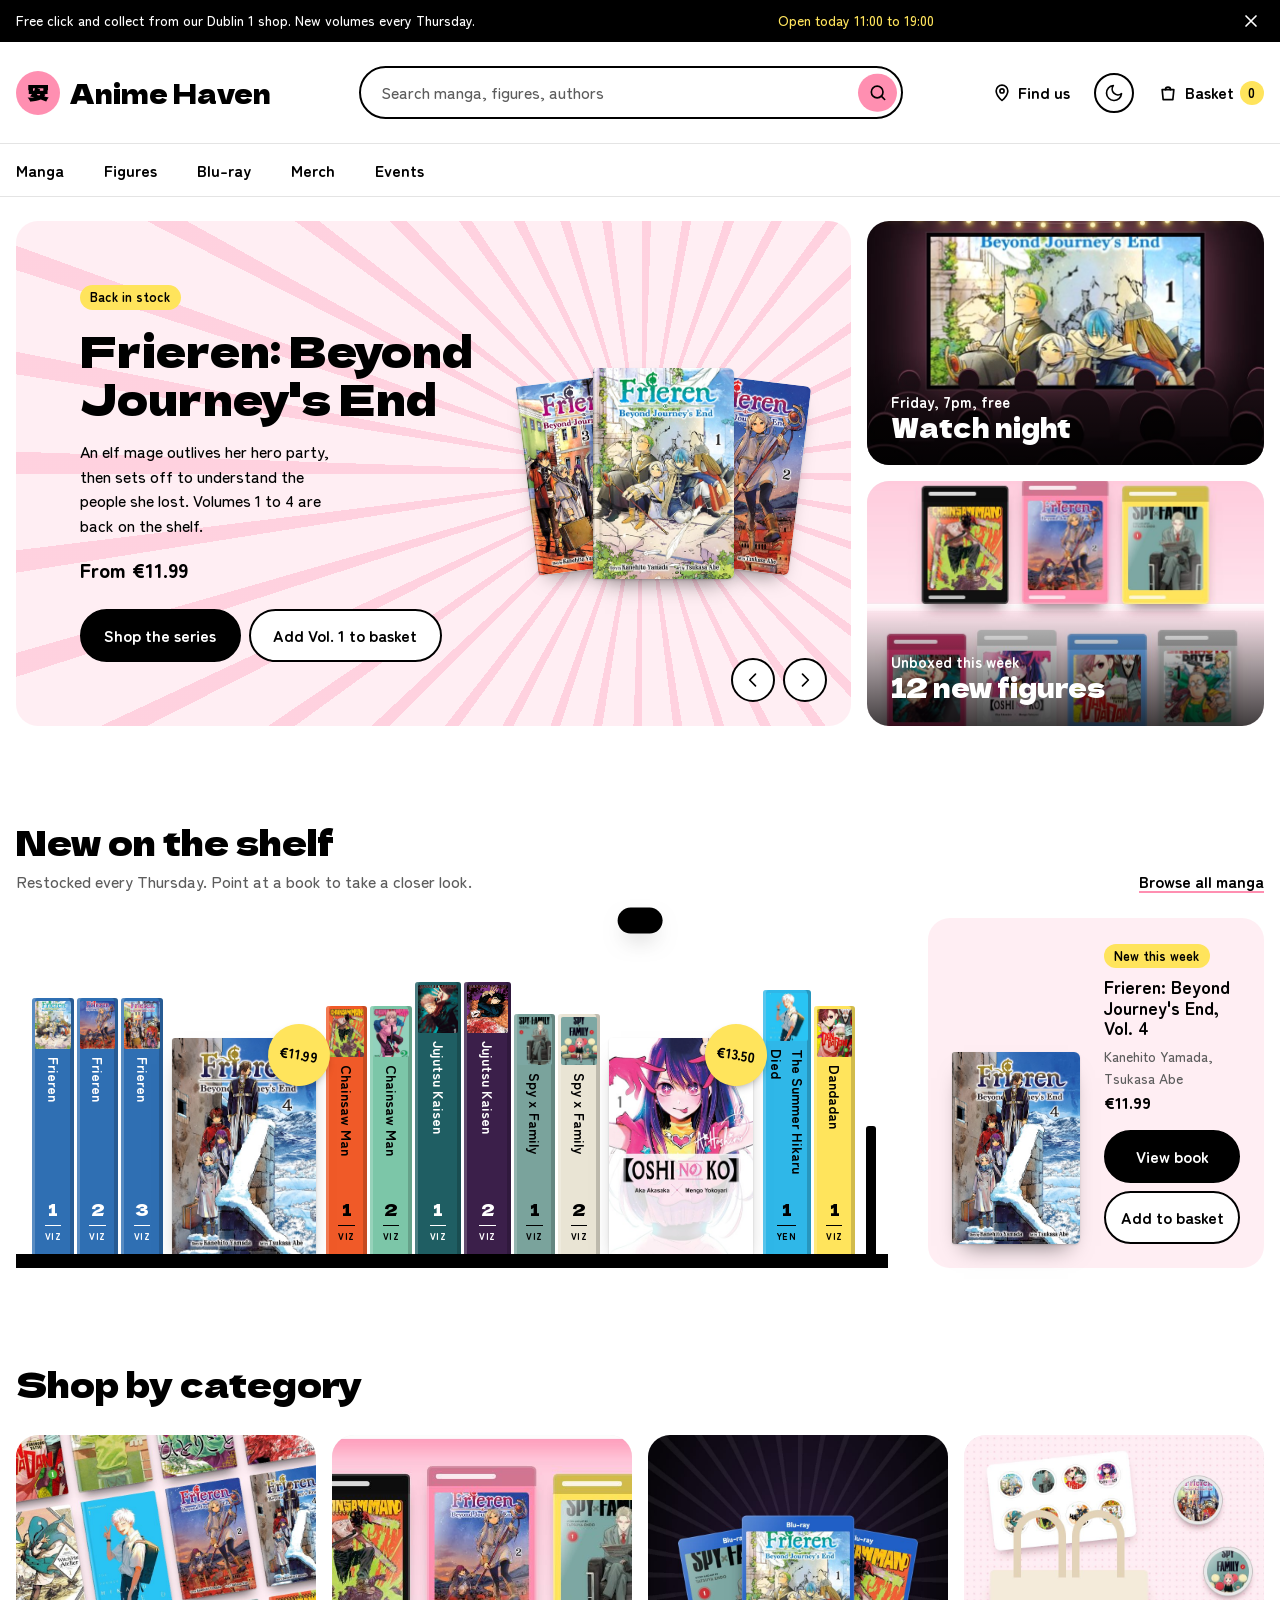
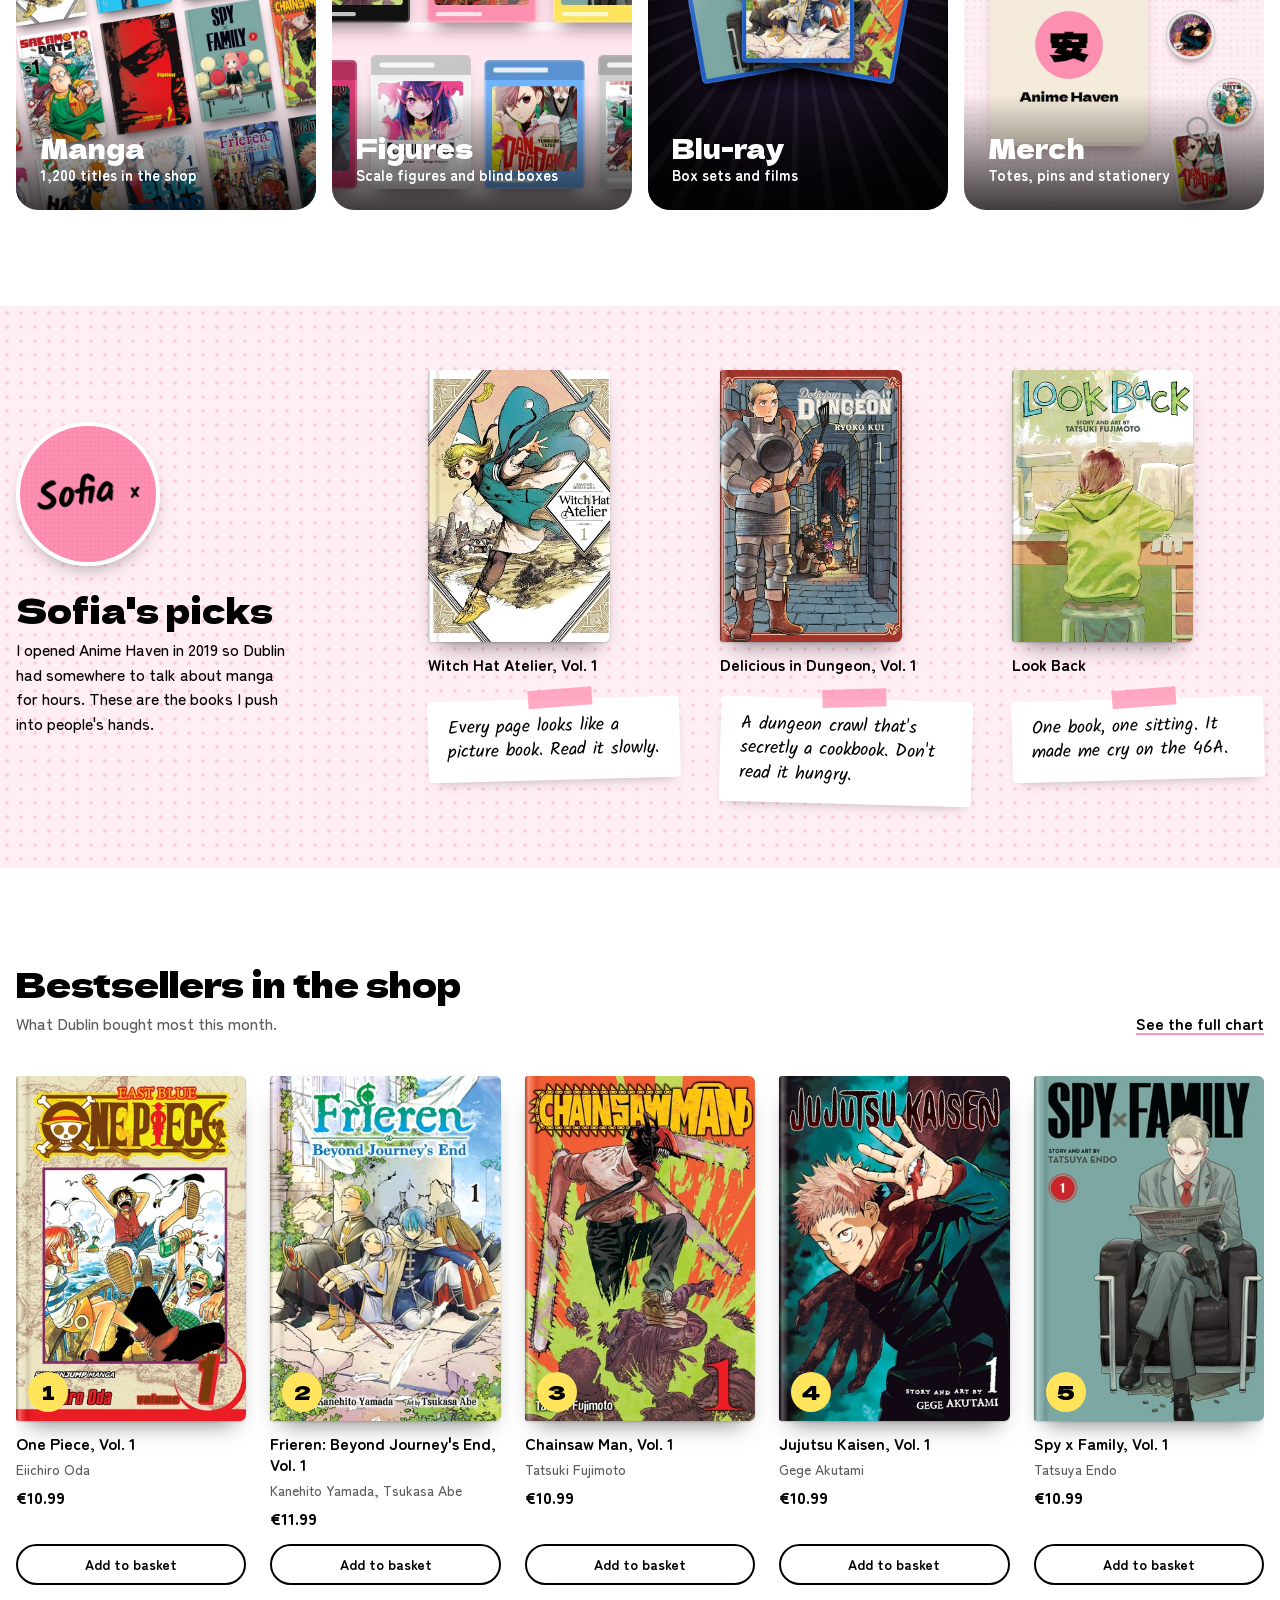
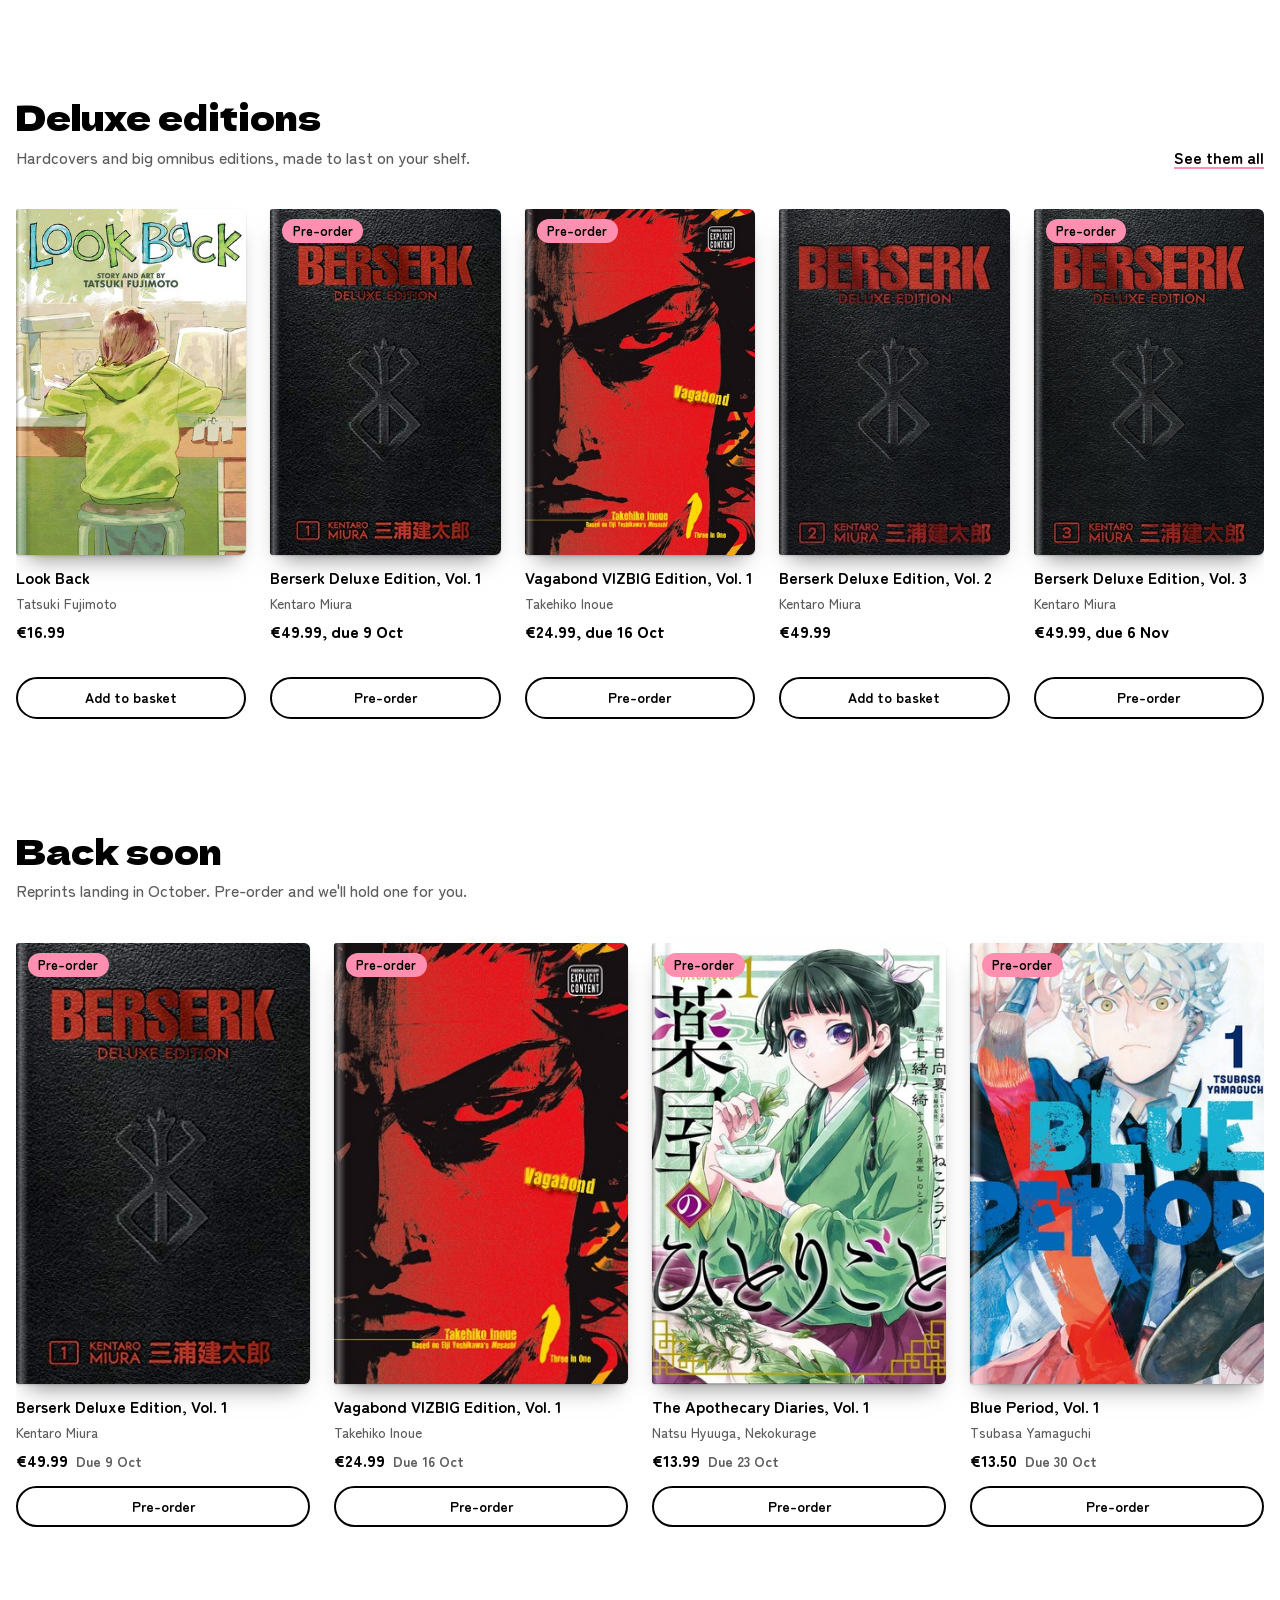
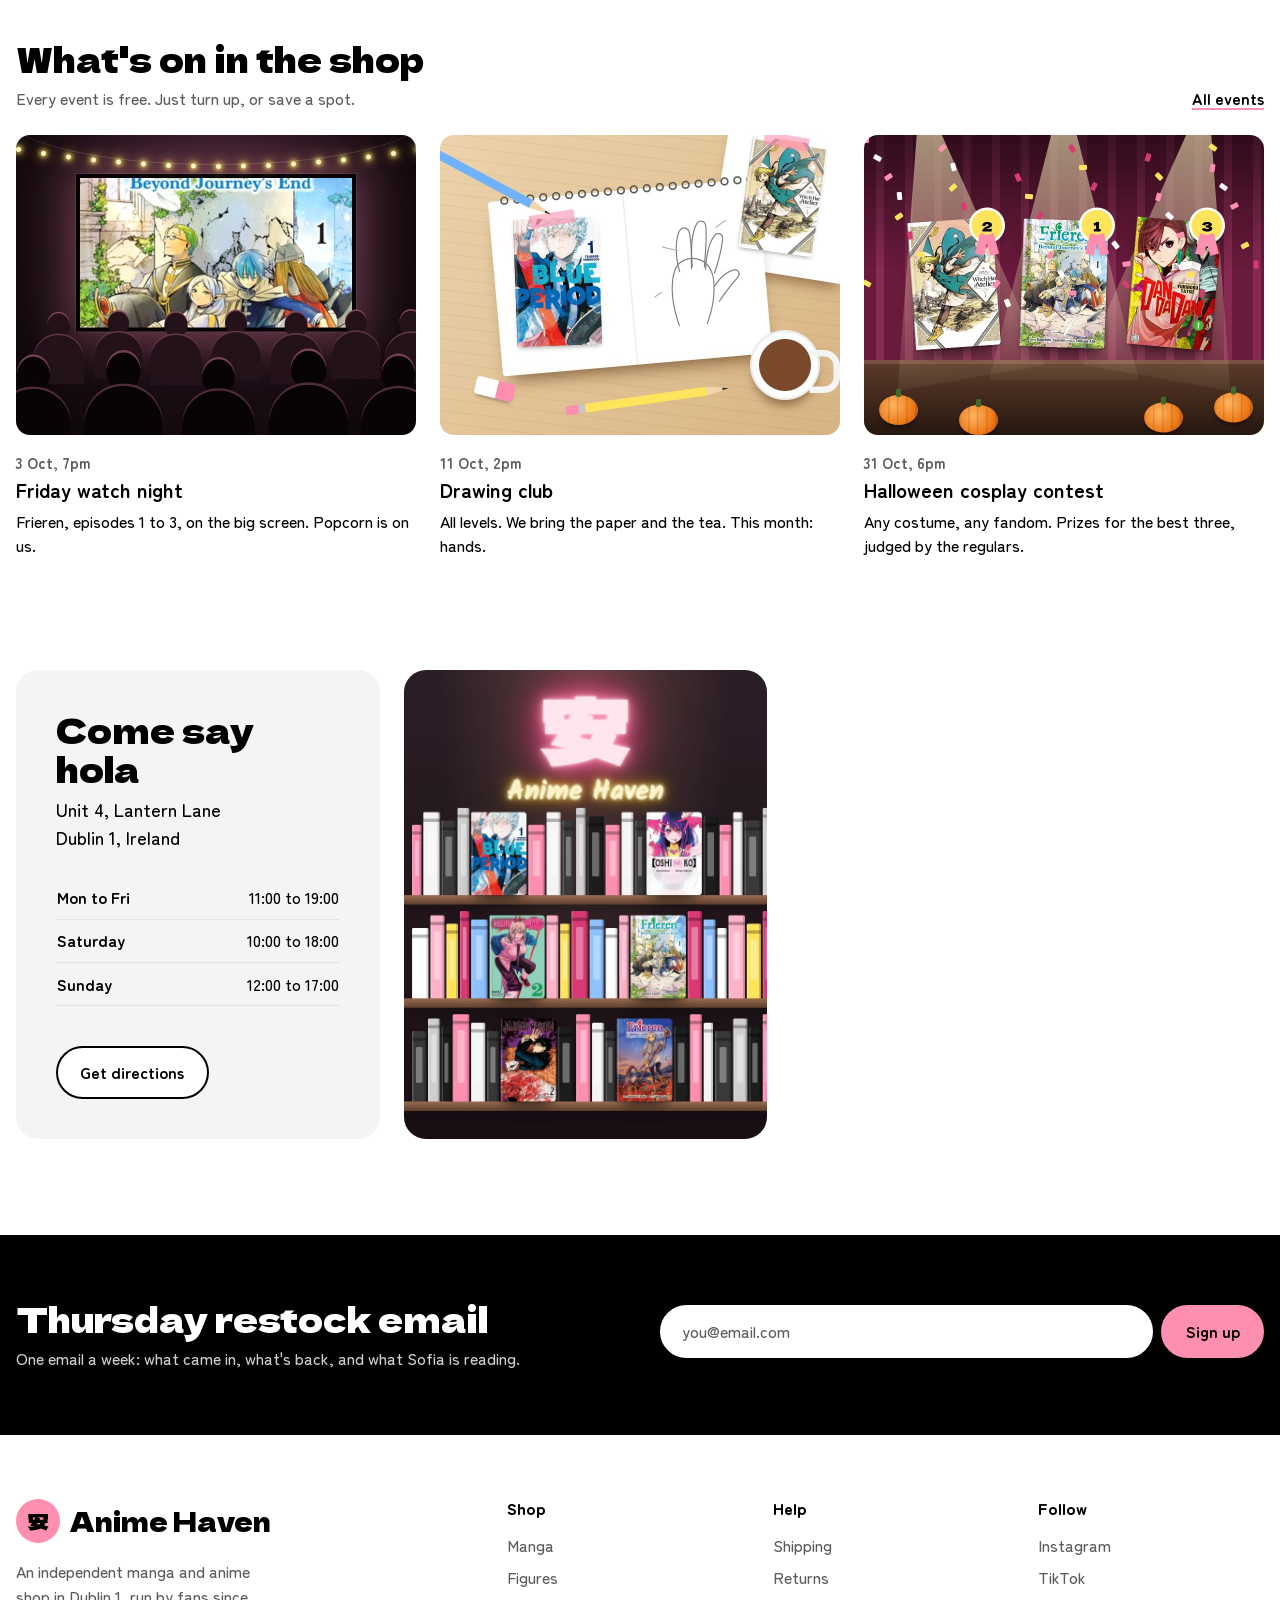
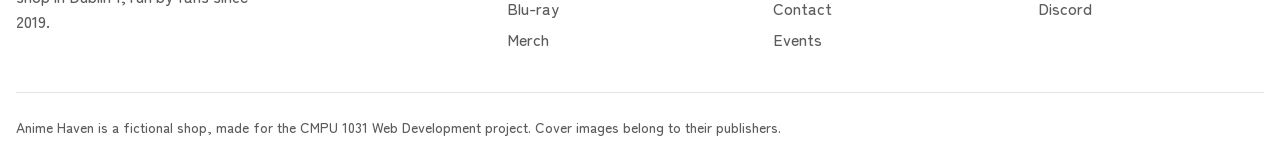
==== commit ca4c4d85: "Put Menu on the left and Basket on the right on phones The phone header had Basket and Menu side by " ====
--- a/index.html
+++ b/index.html
@@ -62,18 +62,18 @@
         <span class="visually-hidden">Dark mode</span>
       </button>
 
+      <!-- Menu button: only visible on small screens -->
+      <button class="menu-toggle" type="button" aria-expanded="false" aria-controls="site-nav">
+        <svg class="icon" viewBox="0 0 24 24" aria-hidden="true"><path d="M4 7h16M4 12h16M4 17h16"/></svg>
+        Menu
+      </button>
+
       <!-- Basket: the number is filled in by main.js from the saved basket -->
       <a class="header-link basket-link" href="basket.html">
         <svg class="icon" viewBox="0 0 24 24" aria-hidden="true"><path d="M5 8h14l-1.2 12H6.2z"/><path d="M9 8a3 3 0 0 1 6 0"/></svg>
         Basket
         <span class="basket-count">0</span><span class="visually-hidden"> items</span>
       </a>
-
-      <!-- Menu button: only visible on small screens -->
-      <button class="menu-toggle" type="button" aria-expanded="false" aria-controls="site-nav">
-        <svg class="icon" viewBox="0 0 24 24" aria-hidden="true"><path d="M4 7h16M4 12h16M4 17h16"/></svg>
-        Menu
-      </button>
     </div>
 
     <nav class="site-nav" id="site-nav" aria-label="Main">
--- a/css/style.css
+++ b/css/style.css
@@ -1327,6 +1327,12 @@
   color: #000000;
 }
 
+/* ...except the "Added ✓" flash, whose own label has to stay hidden under
+   the tick, even while the pointer is still on the button after clicking */
+:root[data-theme="dark"] .js-add.is-added {
+  color: transparent;
+}
+
 
 /* ==========================================================
    PAGE STYLES (manga, product, events, basket) go below this line
@@ -1914,13 +1920,40 @@
     display: none;
   }
 
+  /* Phones get a fixed grid instead of wrapping: logo and dark mode on
+     top, then Menu on the left and Basket on the right, then the search
+     bar */
   .header-main {
+    display: grid;
+    grid-template-columns: 1fr auto;
     gap: var(--space-s);
     padding-block: var(--space-s);
   }
 
   .logo {
+    grid-area: 1 / 1;
+    justify-self: start;
     font-size: 1.3rem;
+  }
+
+  .theme-toggle {
+    grid-area: 1 / 2;
+    justify-self: end;
+  }
+
+  .menu-toggle {
+    grid-area: 2 / 1;
+    justify-self: start;
+  }
+
+  .basket-link {
+    grid-area: 2 / 2;
+    justify-self: end;
+  }
+
+  .search {
+    grid-area: 3 / 1 / 4 / -1;
+    width: 100%;
   }
 
   .logo-mark {
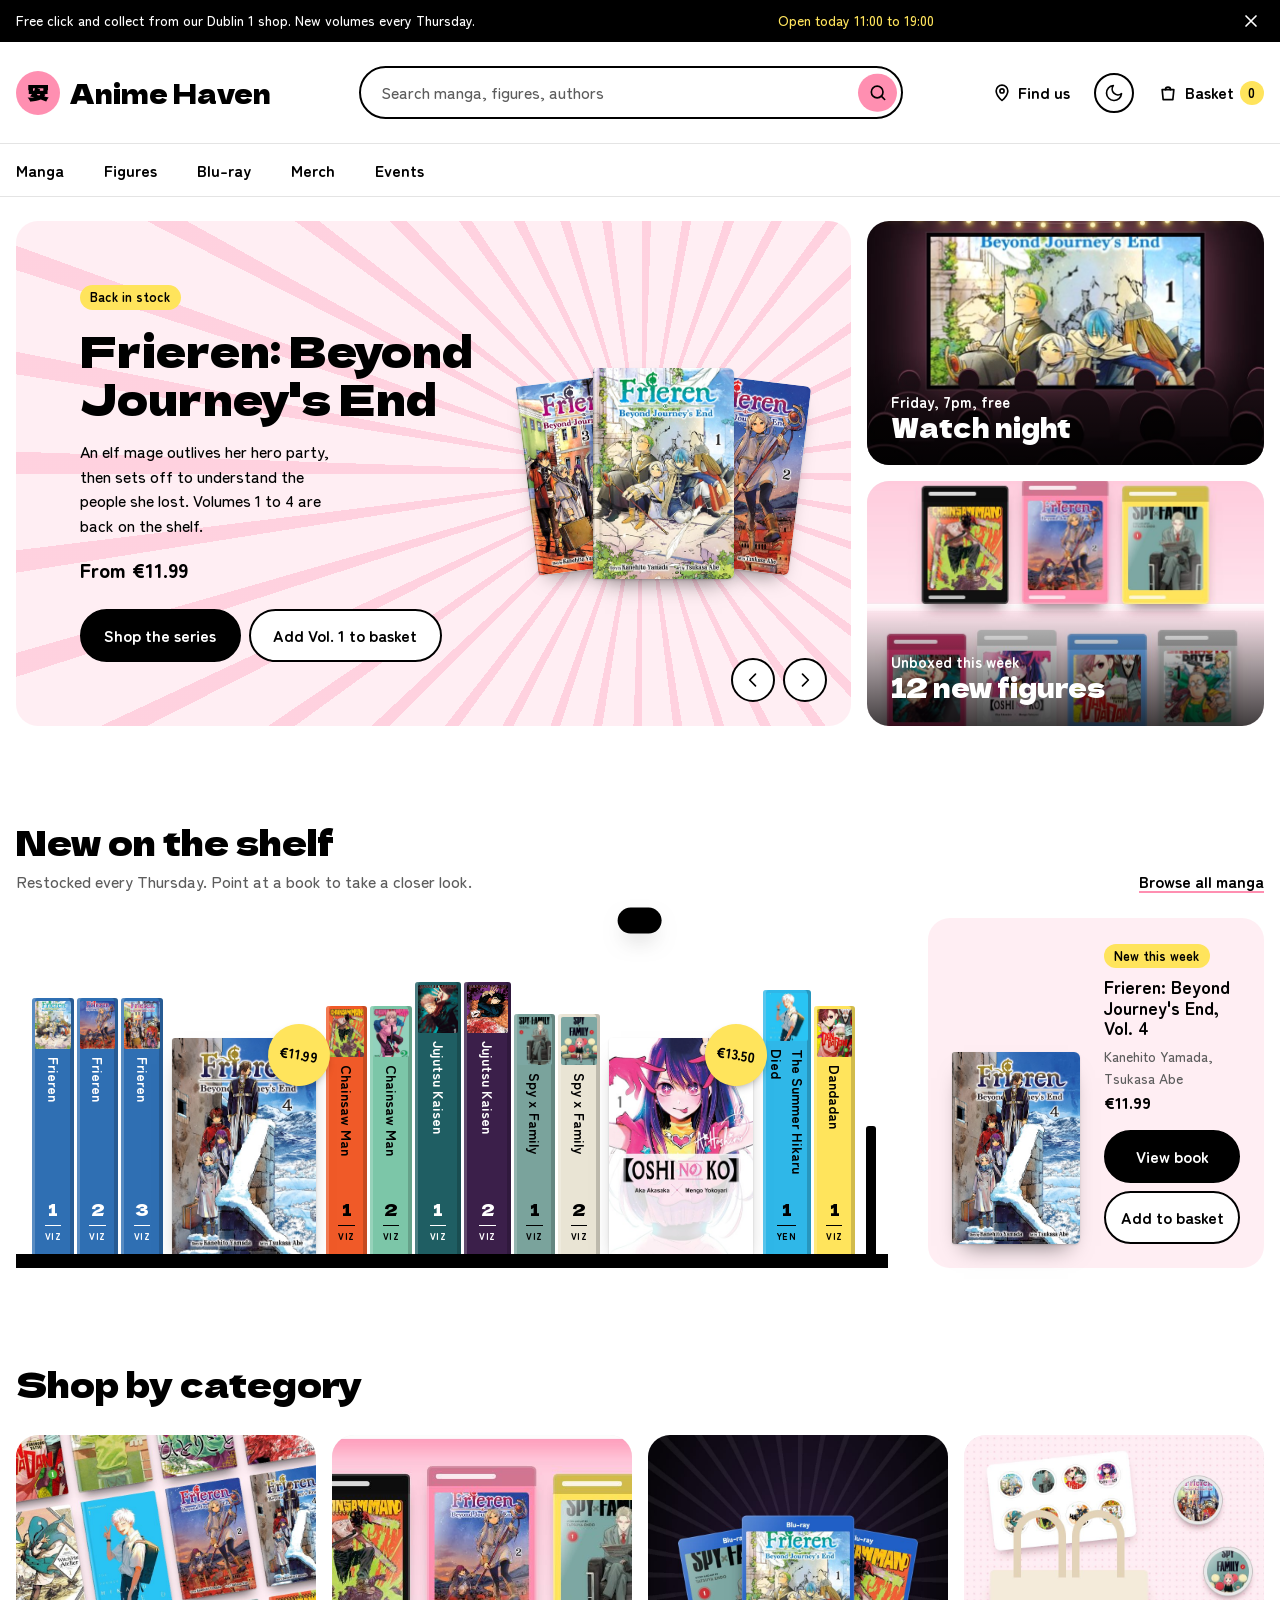
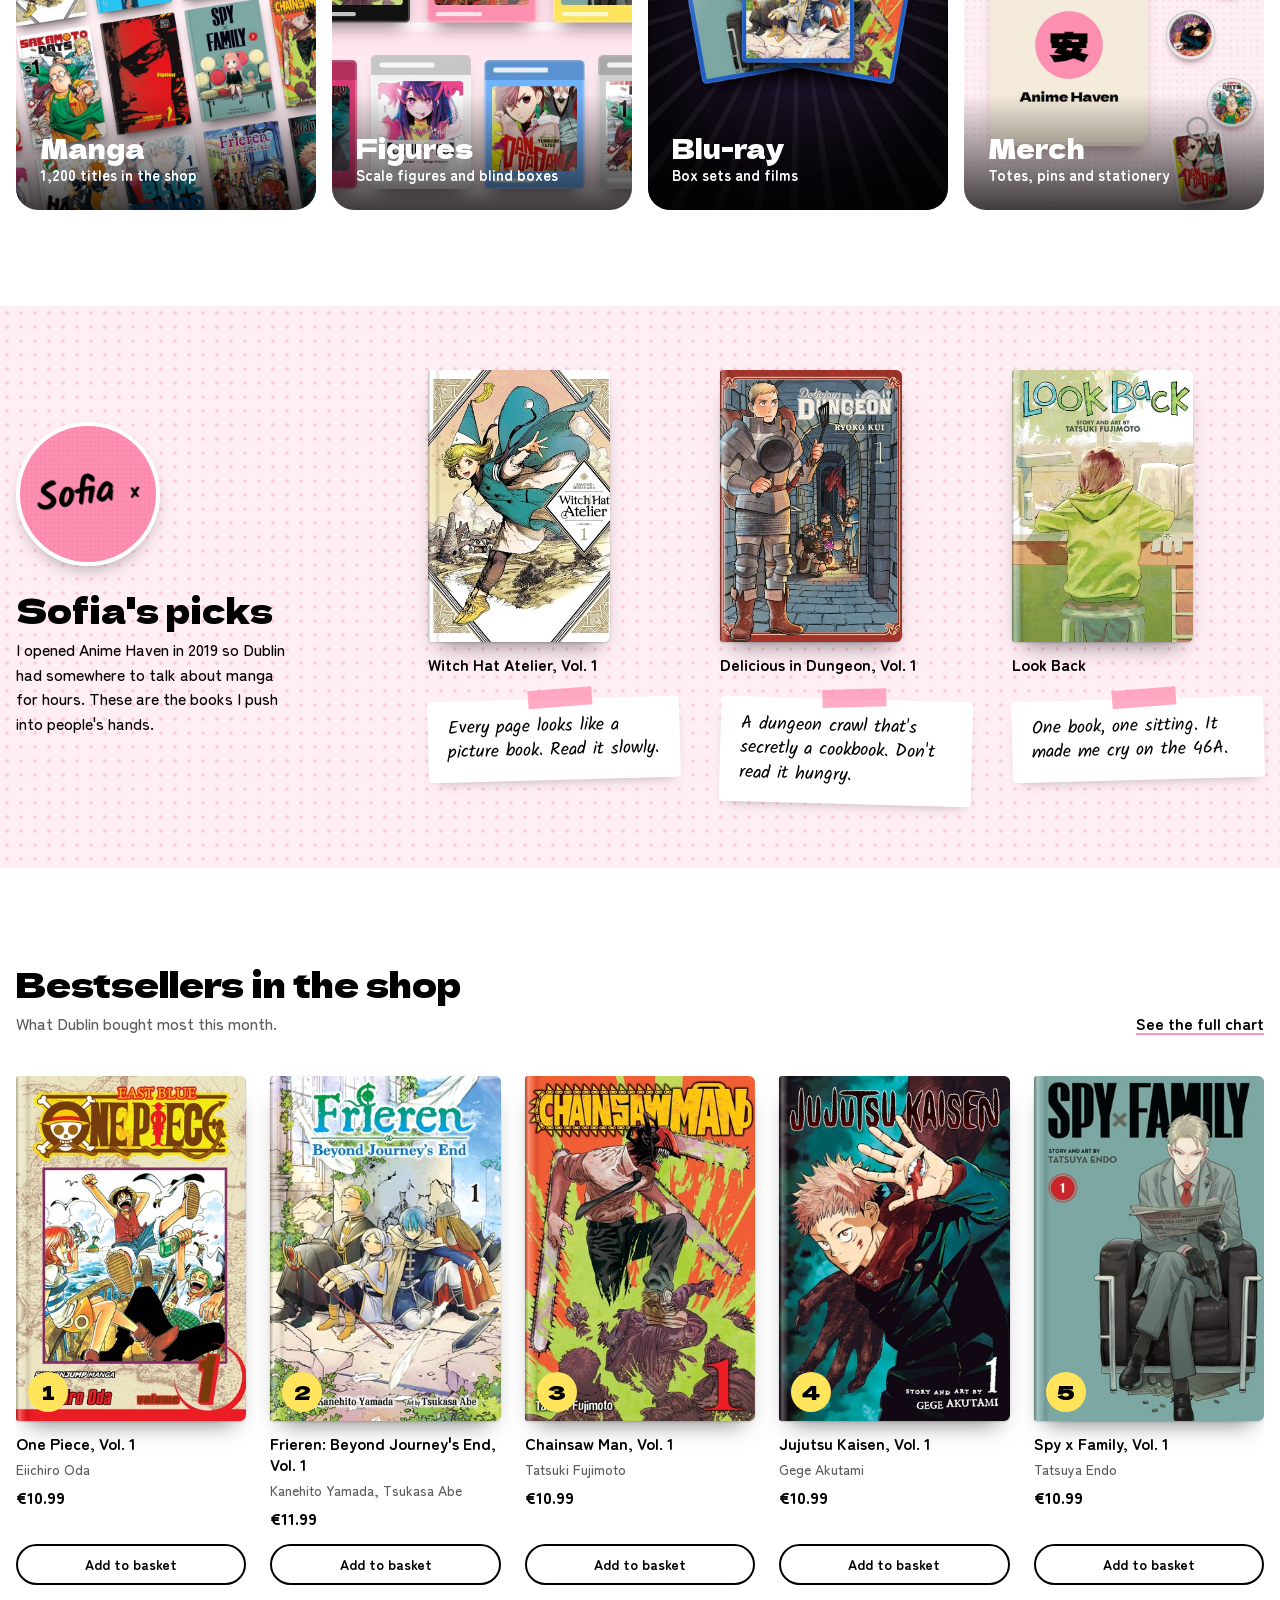
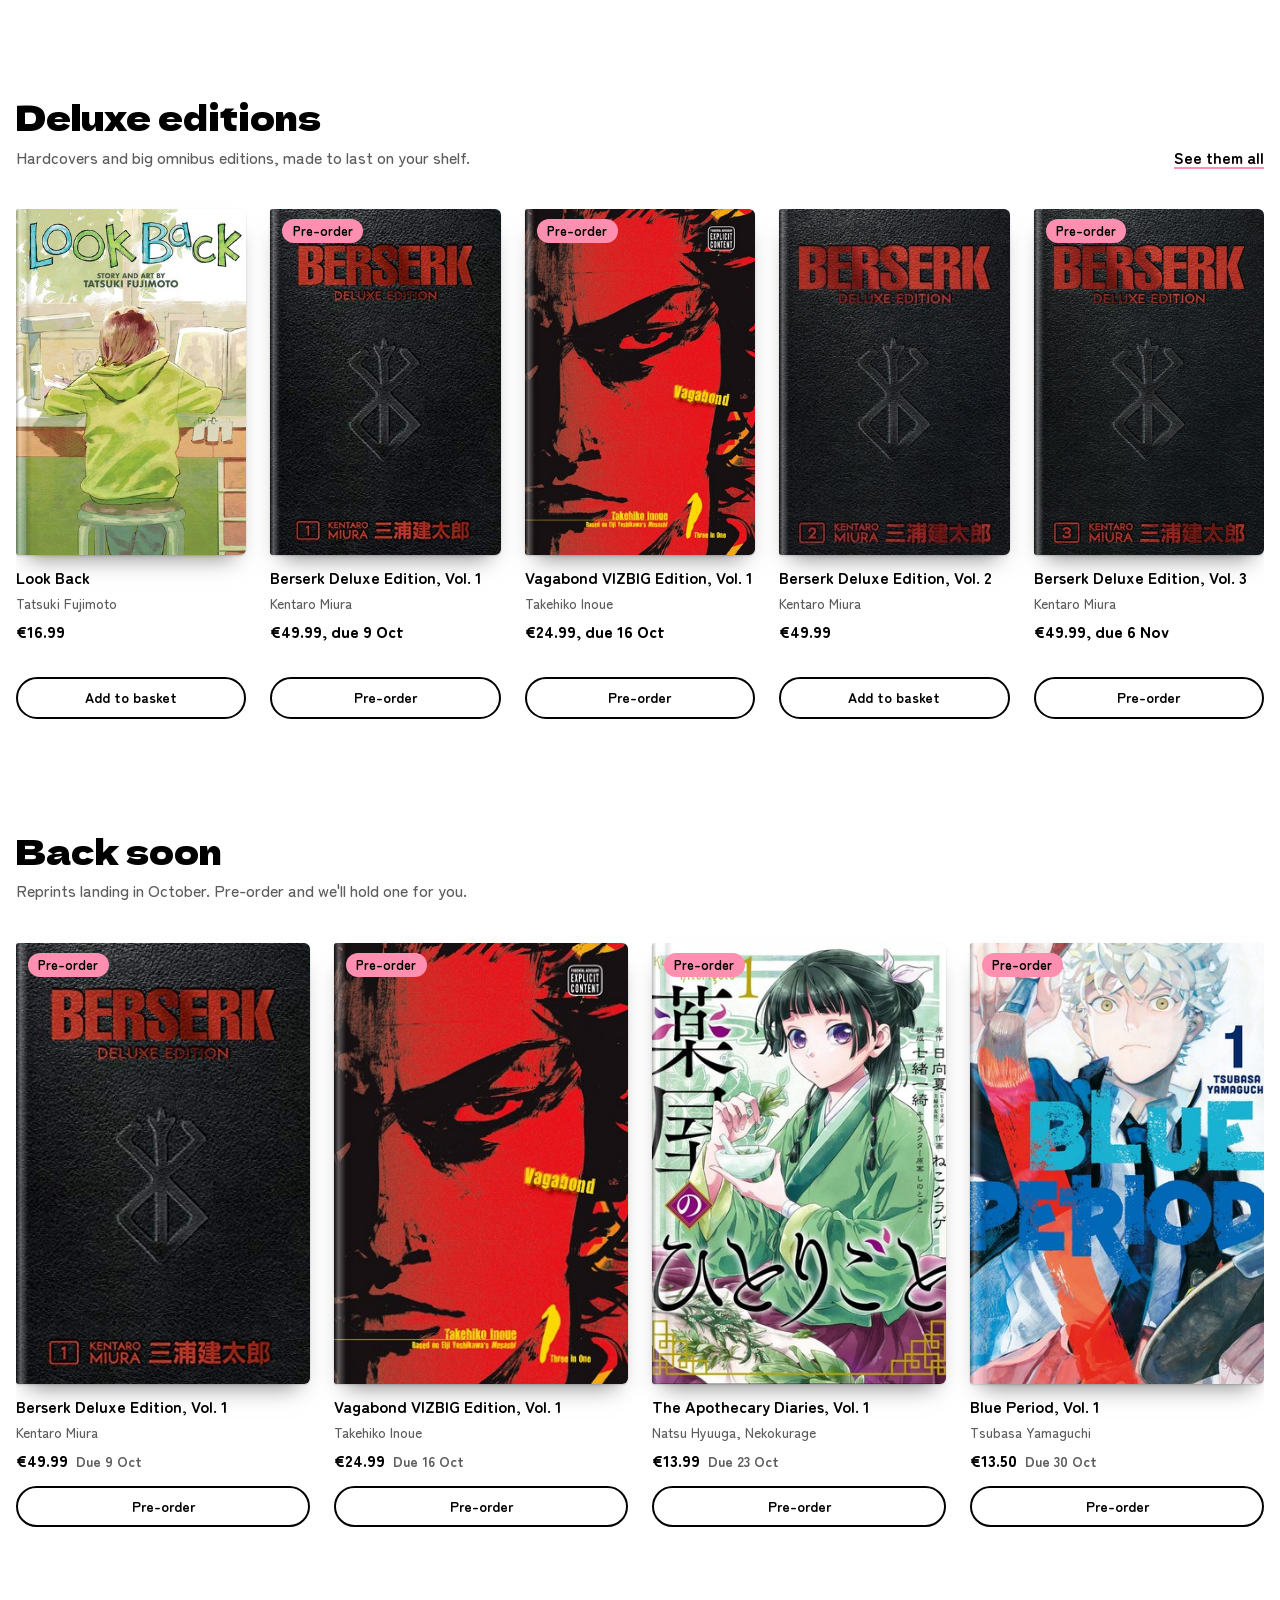
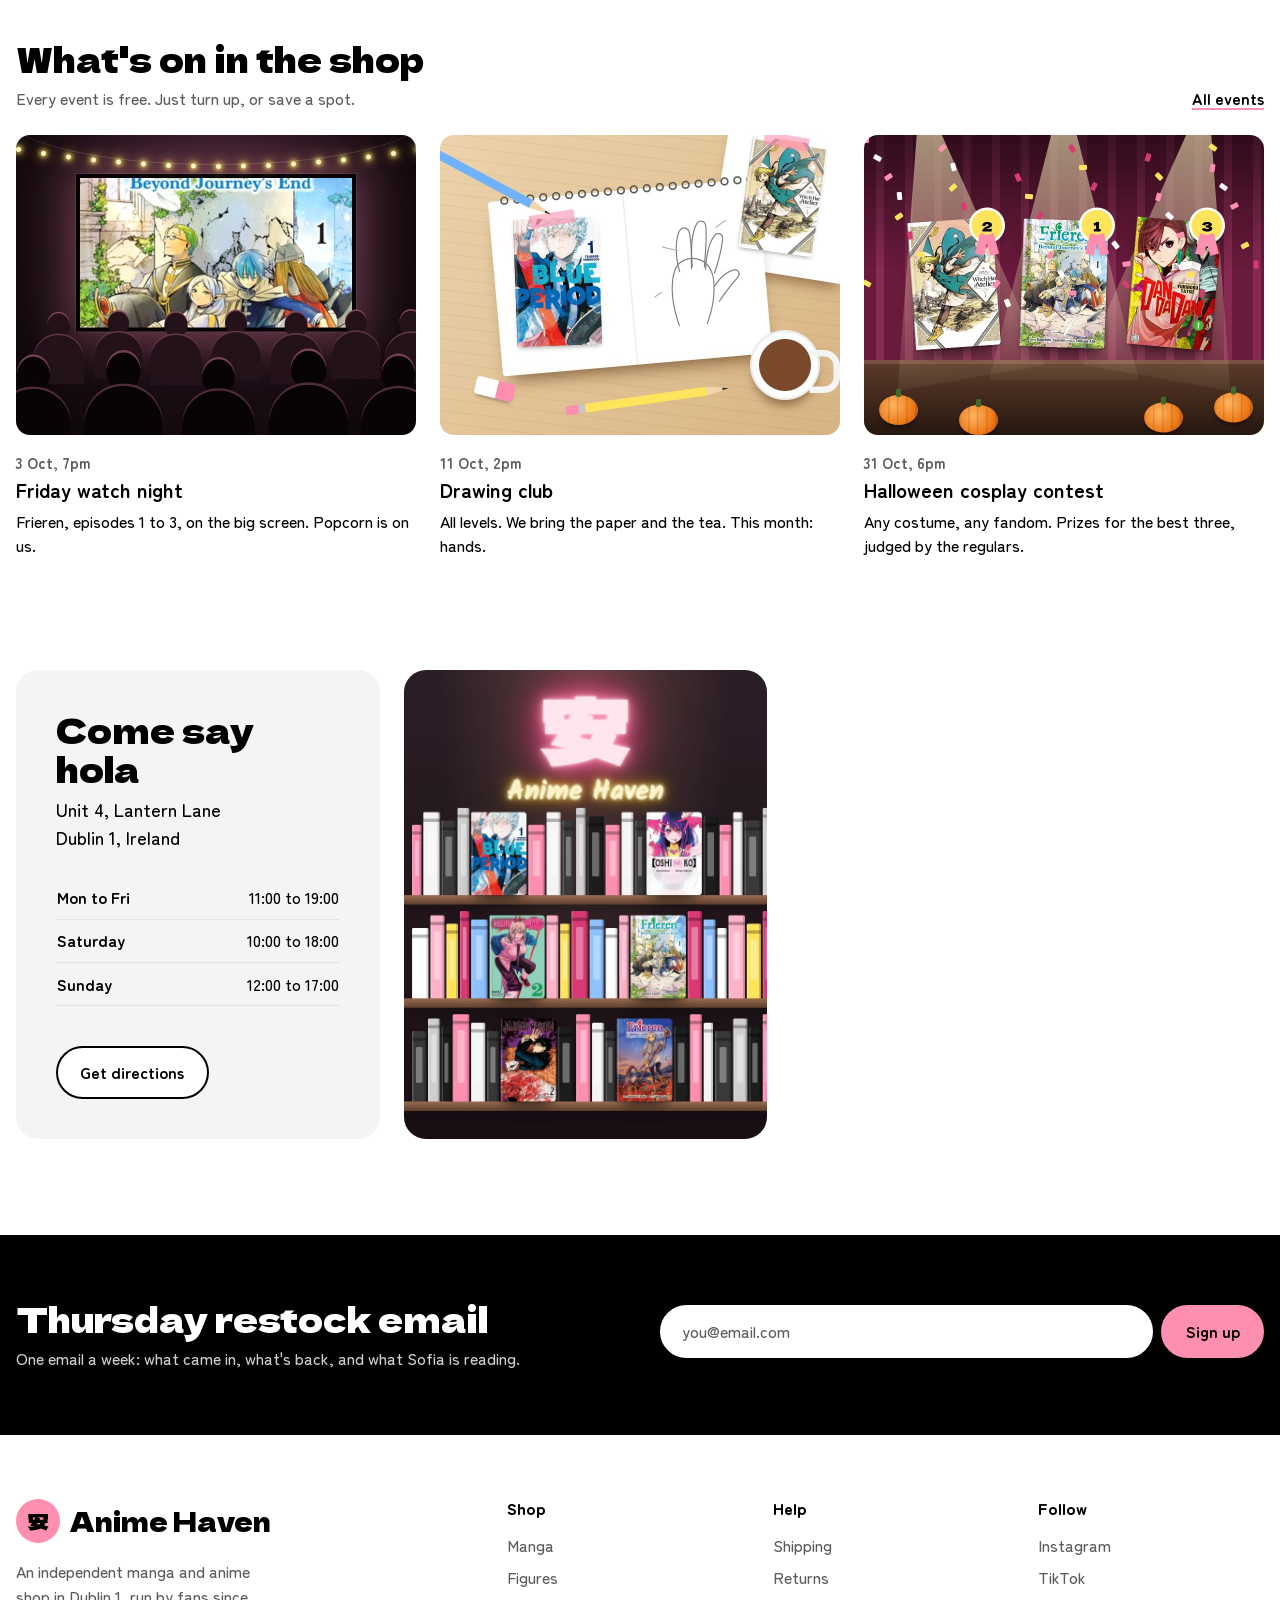
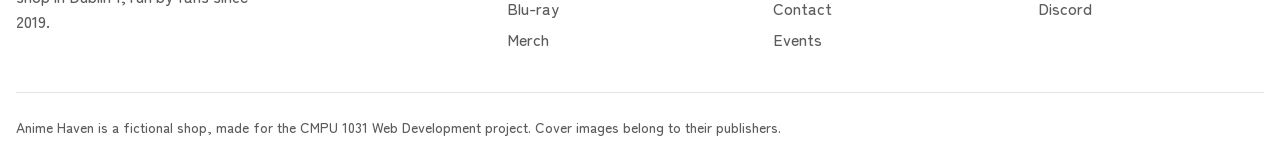
==== commit f60d2df6: "Make the phone menu a panel that slides in over the page The phone menu opened in place under the se" ====
--- a/index.html
+++ b/index.html
@@ -77,6 +77,14 @@
     </div>
 
     <nav class="site-nav" id="site-nav" aria-label="Main">
+      <!-- Top of the slide-in menu on phones (hidden on bigger screens) -->
+      <div class="nav-head">
+        <span class="nav-title">Menu</span>
+        <button class="nav-close" type="button">
+          <svg class="icon" viewBox="0 0 24 24" aria-hidden="true"><path d="M6 6l12 12M18 6 6 18"/></svg>
+          <span class="visually-hidden">Close menu</span>
+        </button>
+      </div>
       <ul class="wrap nav-list">
         <li><a href="manga.html">Manga</a></li>
         <li><a href="manga.html?cat=figures">Figures</a></li>
@@ -85,6 +93,8 @@
         <li><a href="events.html">Events</a></li>
       </ul>
     </nav>
+    <!-- Dims the page behind the phone menu; tapping it closes the menu -->
+    <div class="nav-backdrop"></div>
   </header>
 
   <main id="main">
--- a/css/style.css
+++ b/css/style.css
@@ -506,6 +506,12 @@
 .nav-list {
   display: flex;
   gap: var(--space-l);
+}
+
+/* The slide-in menu's top bar and backdrop only exist on phones */
+.nav-head,
+.nav-backdrop {
+  display: none;
 }
 
 .nav-list a {
@@ -1971,19 +1977,114 @@
     display: inline-flex;
   }
 
-  /* The nav is hidden until main.js adds the class "is-open" */
+  /* On phones the nav is a panel that slides in from the left over the
+     page, with the page dimmed behind it. main.js adds "is-open".
+     visibility keeps the closed menu out of the Tab order and away from
+     screen readers; it flips only after the closing slide has finished. */
   .site-nav {
-    display: none;
+    position: fixed;
+    inset: 0 auto 0 0;
+    z-index: 50;
+    width: min(20rem, 85vw);
+    overflow-y: auto;
+    border: 0;
+    border-right: 2px solid var(--ink);
+    background: var(--paper);
+    box-shadow: 0 0 2.5rem rgba(0, 0, 0, 0.35);
+    transform: translateX(-100%);
+    visibility: hidden;
+    transition: transform 0.2s ease-in, visibility 0s 0.2s;
   }
 
   .site-nav.is-open {
+    transform: none;
+    visibility: visible;
+    transition: transform 0.28s cubic-bezier(0.2, 0.8, 0.2, 1);
+  }
+
+  .nav-backdrop {
     display: block;
-  }
-
-  .nav-list {
+    position: fixed;
+    inset: 0;
+    z-index: 40;
+    background: rgba(0, 0, 0, 0.5);
+    opacity: 0;
+    visibility: hidden;
+    transition: opacity 0.2s, visibility 0s 0.2s;
+  }
+
+  .site-nav.is-open + .nav-backdrop {
+    opacity: 1;
+    visibility: visible;
+    transition: opacity 0.28s;
+  }
+
+  .menu-open,
+  .menu-open body {
+    overflow: hidden;
+  }
+
+  .nav-head {
+    display: flex;
+    align-items: center;
+    justify-content: space-between;
+    padding: var(--space-s) var(--space-m);
+  }
+
+  .nav-title {
+    font-family: var(--font-display);
+    font-size: 1.3rem;
+    font-weight: 700;
+  }
+
+  .nav-close {
+    display: grid;
+    place-items: center;
+    width: 2.5rem;
+    height: 2.5rem;
+    border: 2px solid var(--ink);
+    border-radius: 50%;
+    background: var(--paper);
+    color: var(--ink);
+    cursor: pointer;
+  }
+
+  .nav-close:hover {
+    background: var(--sun);
+    color: #000000;
+  }
+
+  /* The panel sets its own width, so the list drops .wrap's sizing */
+  .site-nav .nav-list {
     flex-direction: column;
     gap: 0;
-  }
+    width: auto;
+    margin: 0;
+    padding-inline: var(--space-m);
+  }
+
+  .nav-list a {
+    font-size: 1.15rem;
+  }
+
+  /* The links slide in just behind the panel, one after another */
+  .nav-list li {
+    opacity: 0;
+    transform: translateX(-1rem);
+    transition: opacity 0.15s, transform 0.15s;
+  }
+
+  .site-nav.is-open .nav-list li {
+    opacity: 1;
+    transform: none;
+    transition: opacity 0.25s, transform 0.3s cubic-bezier(0.2, 0.8, 0.2, 1);
+  }
+
+  .site-nav.is-open .nav-list li:nth-child(1) { transition-delay: 0.06s; }
+  .site-nav.is-open .nav-list li:nth-child(2) { transition-delay: 0.09s; }
+  .site-nav.is-open .nav-list li:nth-child(3) { transition-delay: 0.12s; }
+  .site-nav.is-open .nav-list li:nth-child(4) { transition-delay: 0.15s; }
+  .site-nav.is-open .nav-list li:nth-child(5) { transition-delay: 0.18s; }
 
   .nav-list a {
     border-top: 1px solid var(--line);
@@ -2116,6 +2217,15 @@
     transition: none;
   }
 
+  .site-nav,
+  .site-nav.is-open,
+  .nav-backdrop,
+  .site-nav.is-open + .nav-backdrop,
+  .nav-list li,
+  .site-nav.is-open .nav-list li {
+    transition: none;
+  }
+
   .slides {
     scroll-behavior: auto;
   }
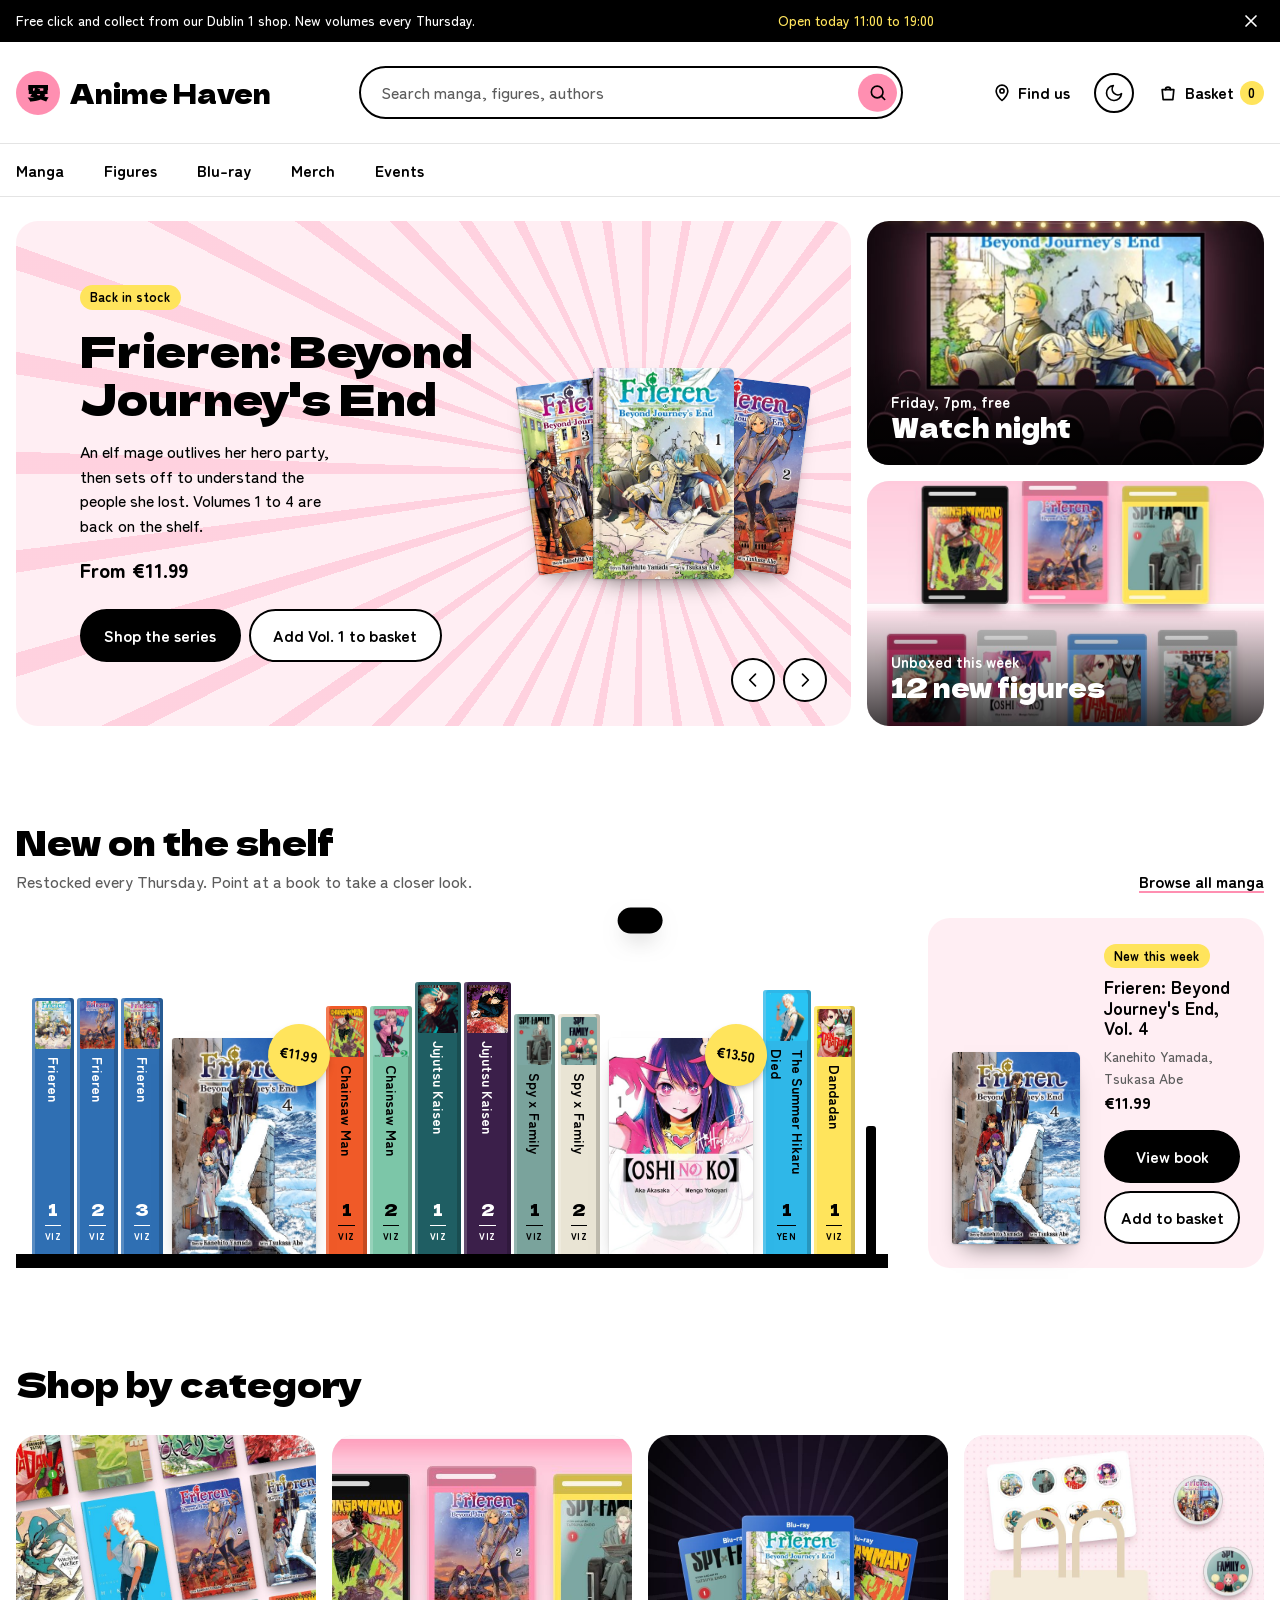
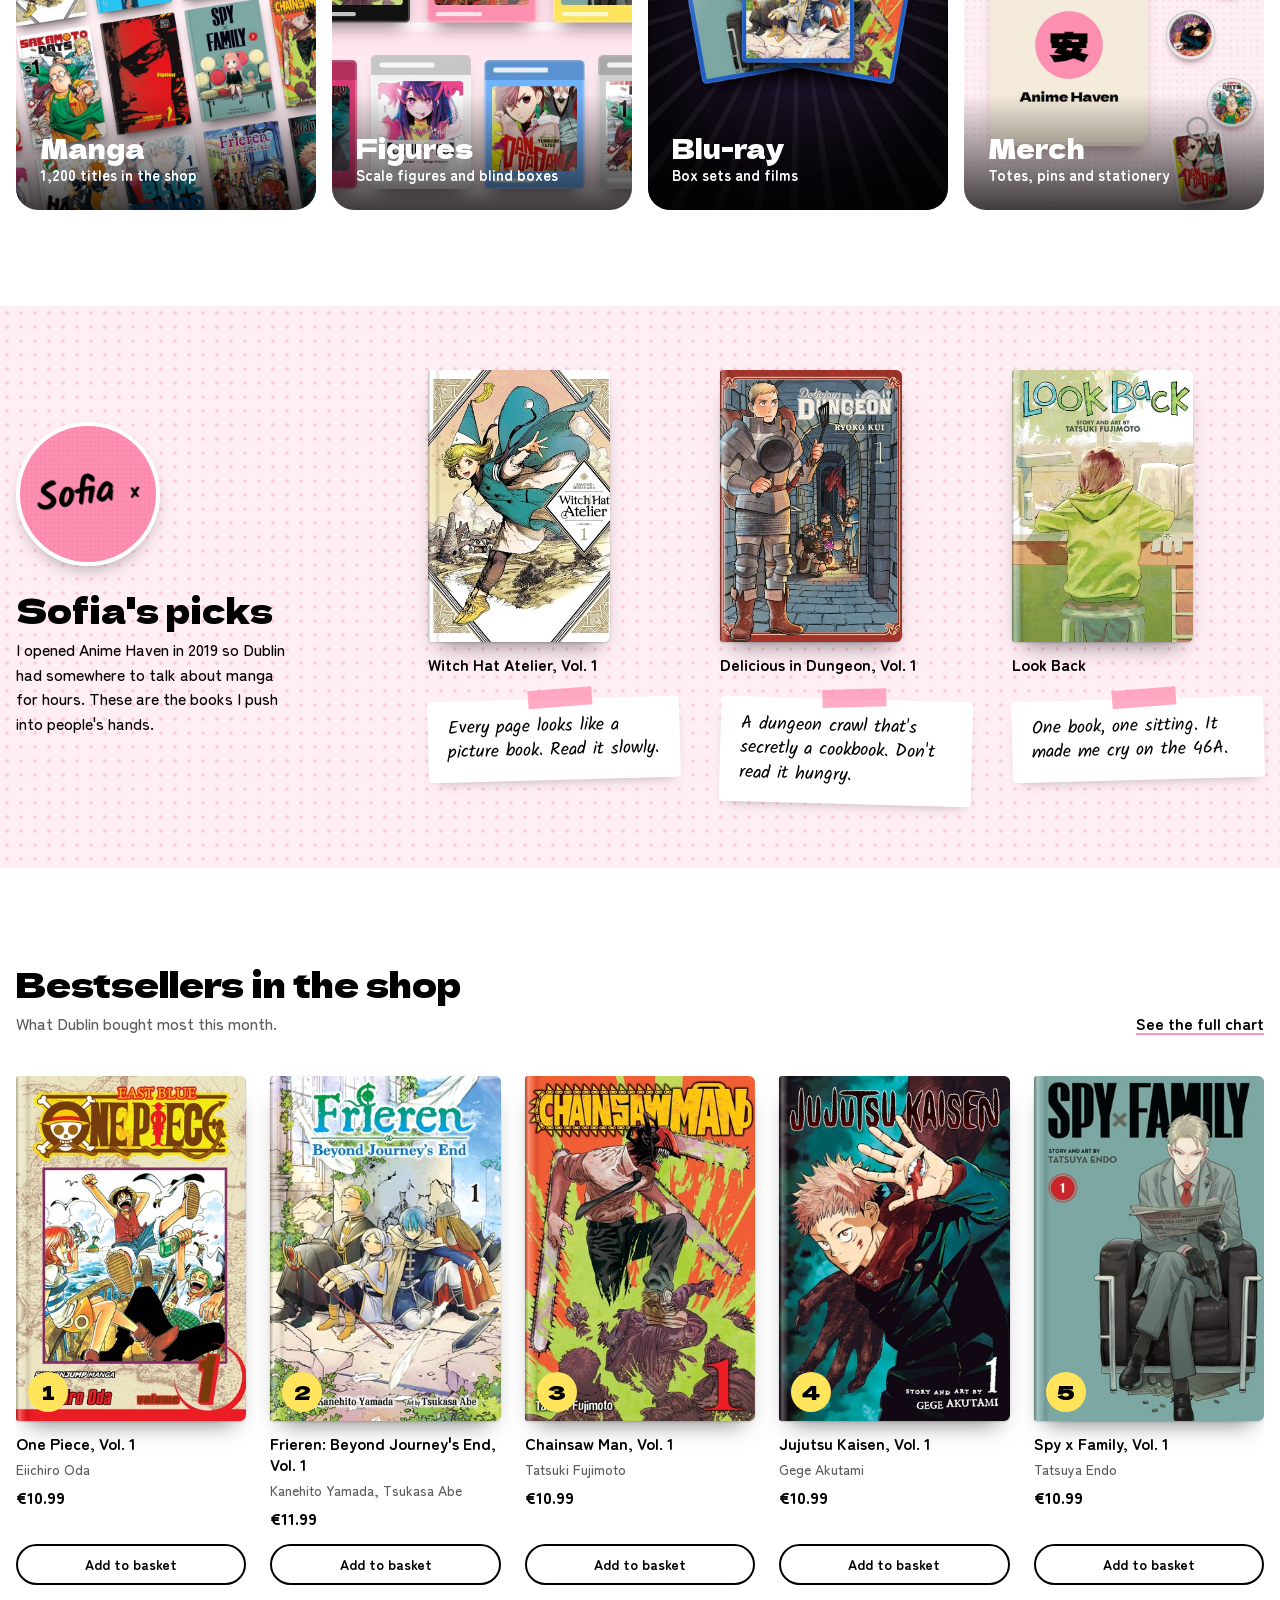
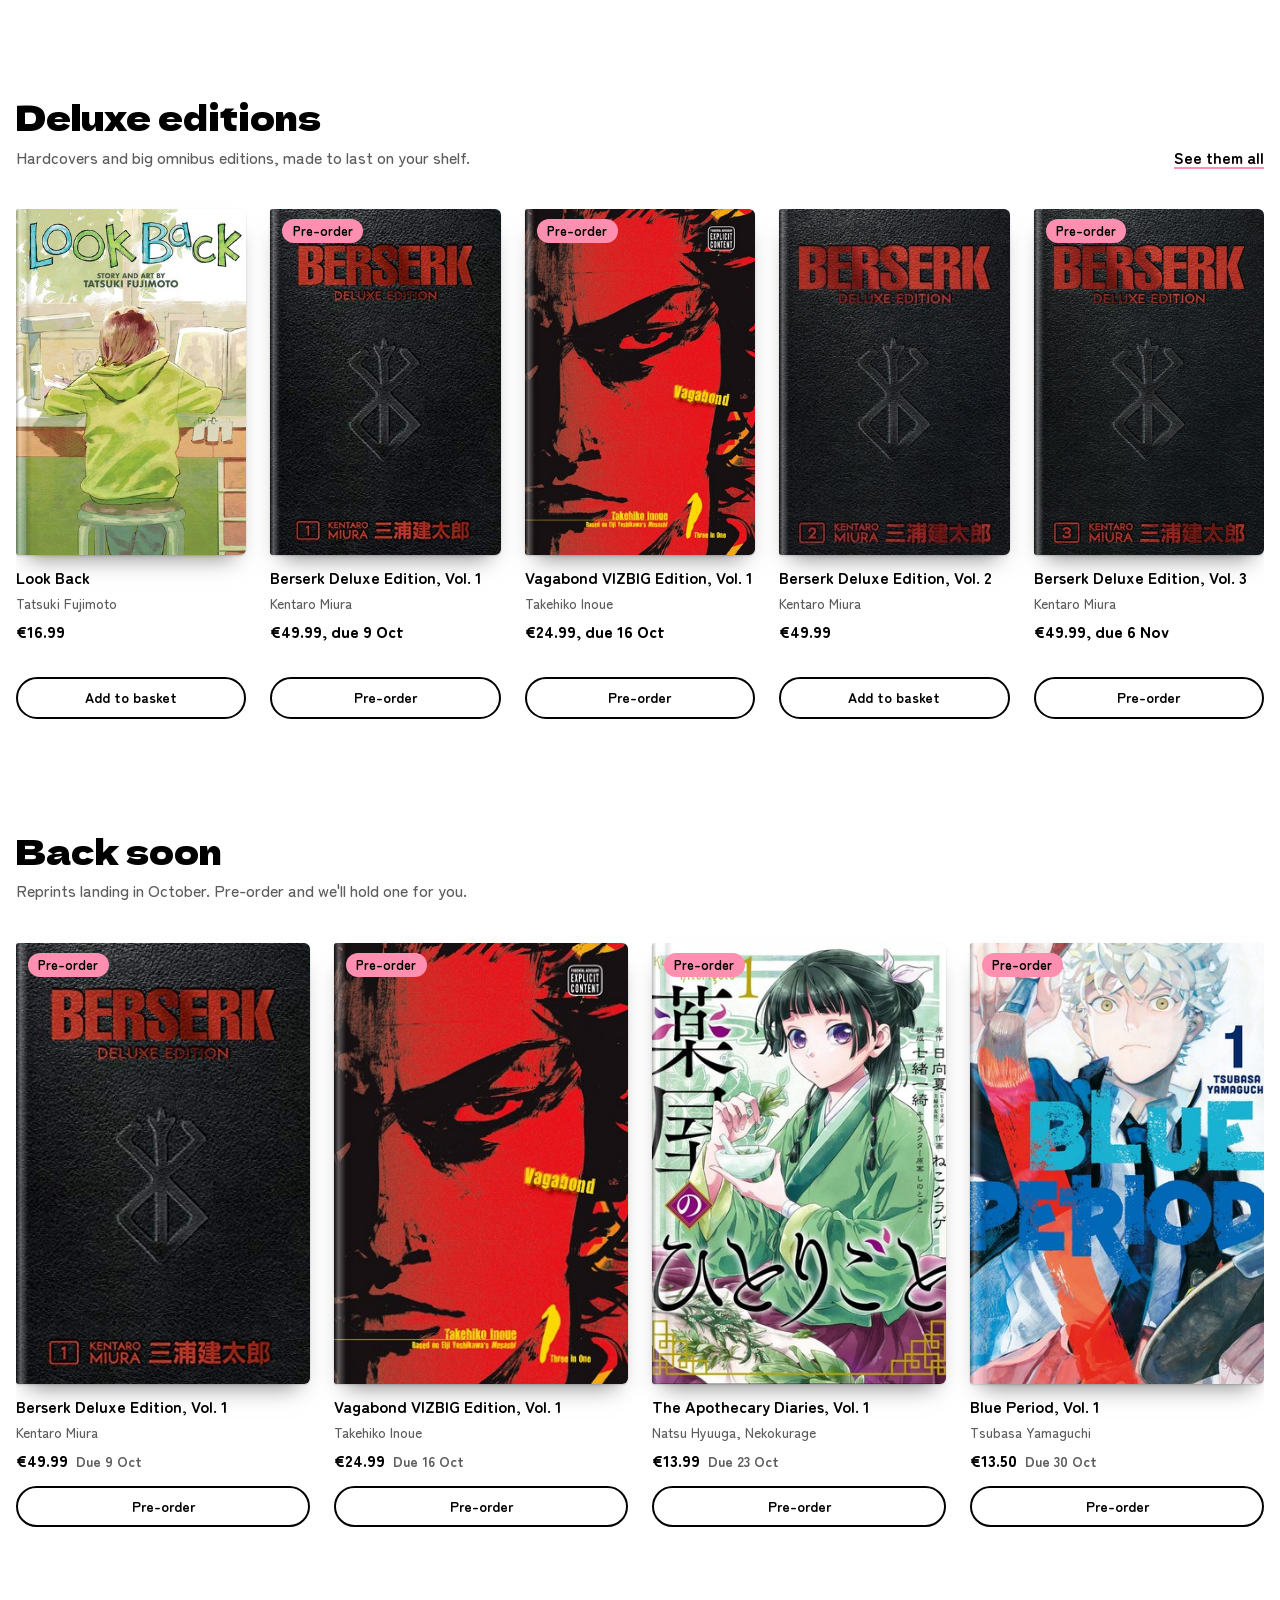
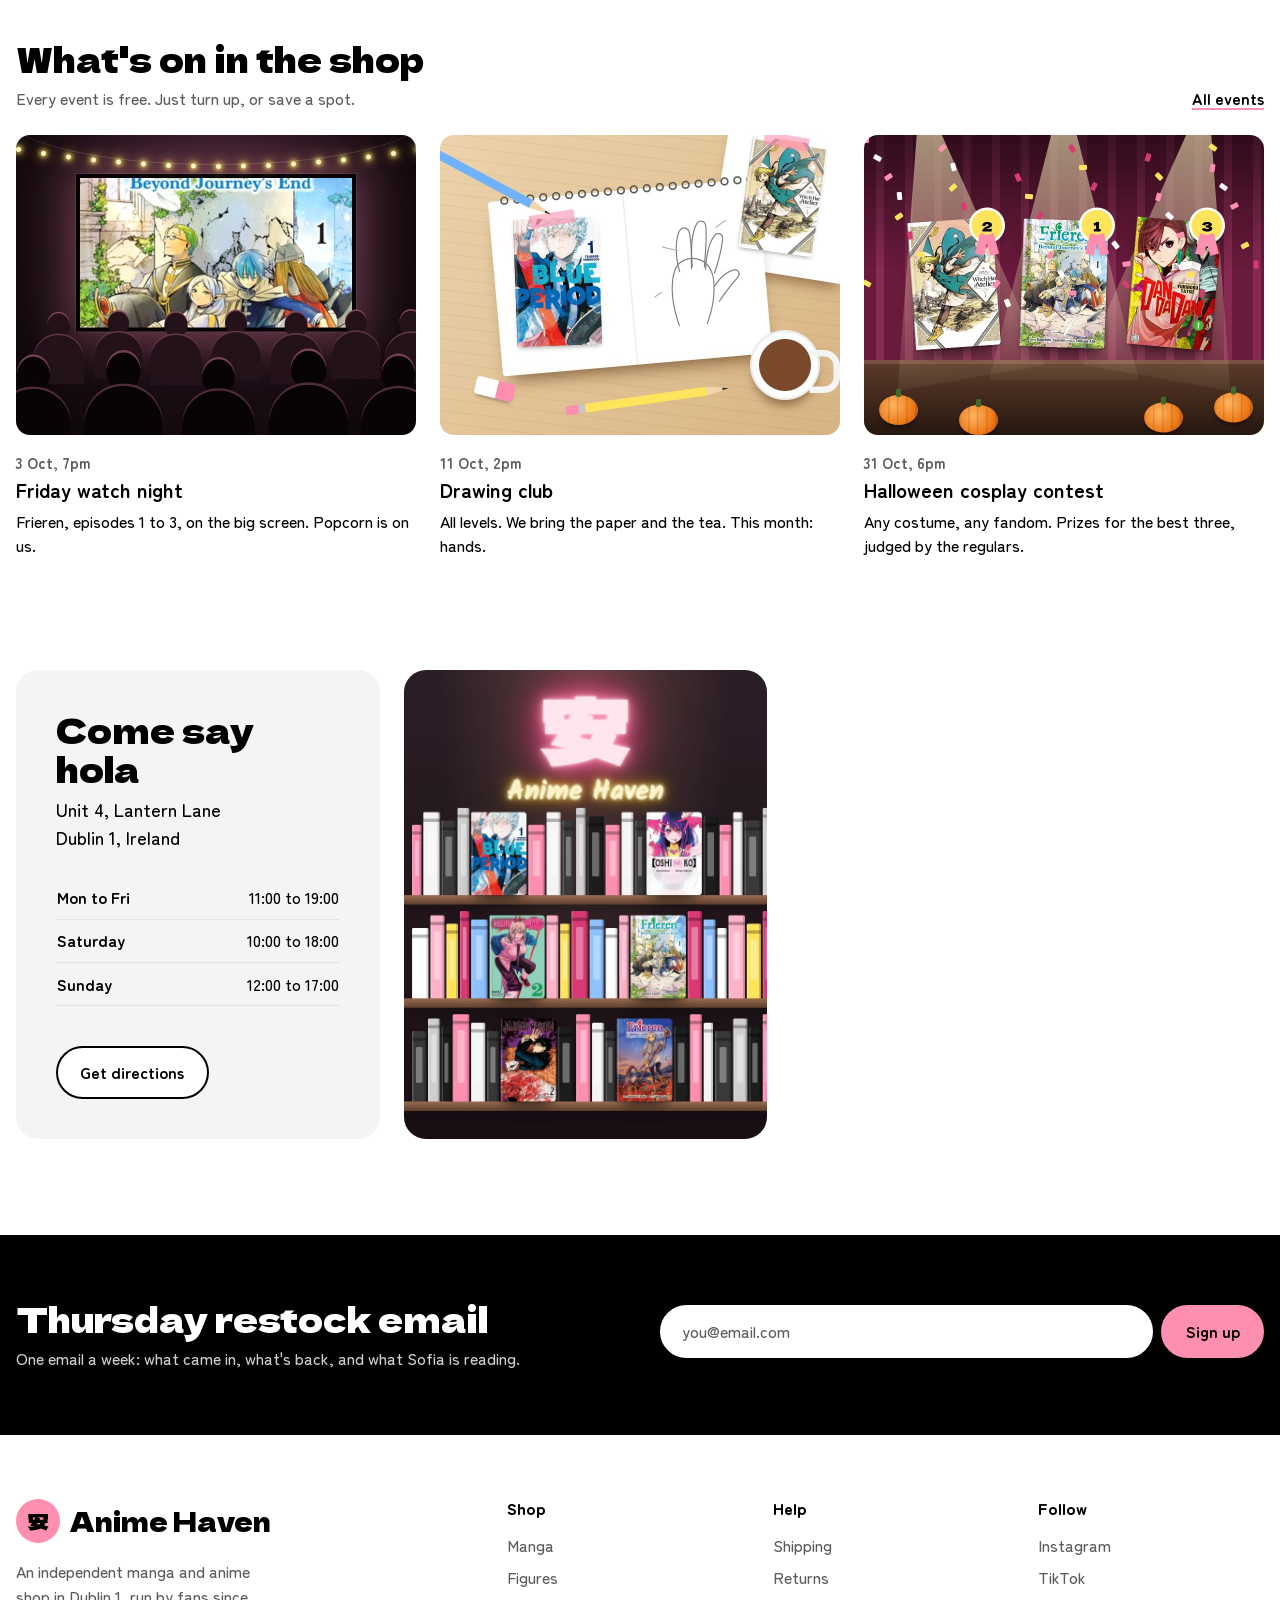
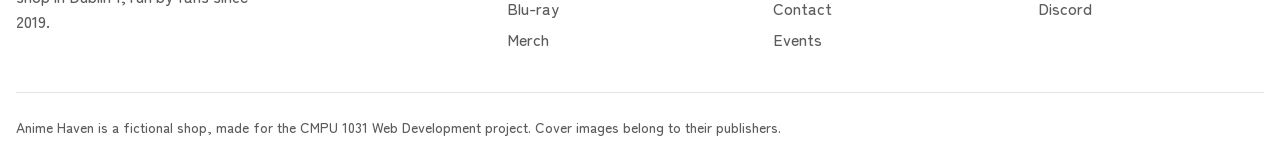
==== commit bfa63017: "Add a site icon based on the pink 安 logo mark Browsers showed a generic globe for the site. Add the " ====
--- a/index.html
+++ b/index.html
@@ -4,6 +4,10 @@
   <meta charset="utf-8">
   <meta name="viewport" content="width=device-width, initial-scale=1">
   <title>Anime Haven | Manga, figures and events in Dublin</title>
+  <!-- Site icon: the pink 安 logo mark (SVG for sharp tabs, .ico for older browsers, PNG for phone home screens) -->
+  <link rel="icon" href="favicon.ico" sizes="32x32">
+  <link rel="icon" href="favicon.svg" type="image/svg+xml">
+  <link rel="apple-touch-icon" href="apple-touch-icon.png">
   <meta name="description" content="Anime Haven is an independent manga and anime shop in Dublin 1. New volumes every Thursday, free click and collect, and free events in the shop.">
 
   <!-- Google Fonts: Dela Gothic One (big headings), Zen Maru Gothic (everything else), Kalam (Sofia's handwriting) -->
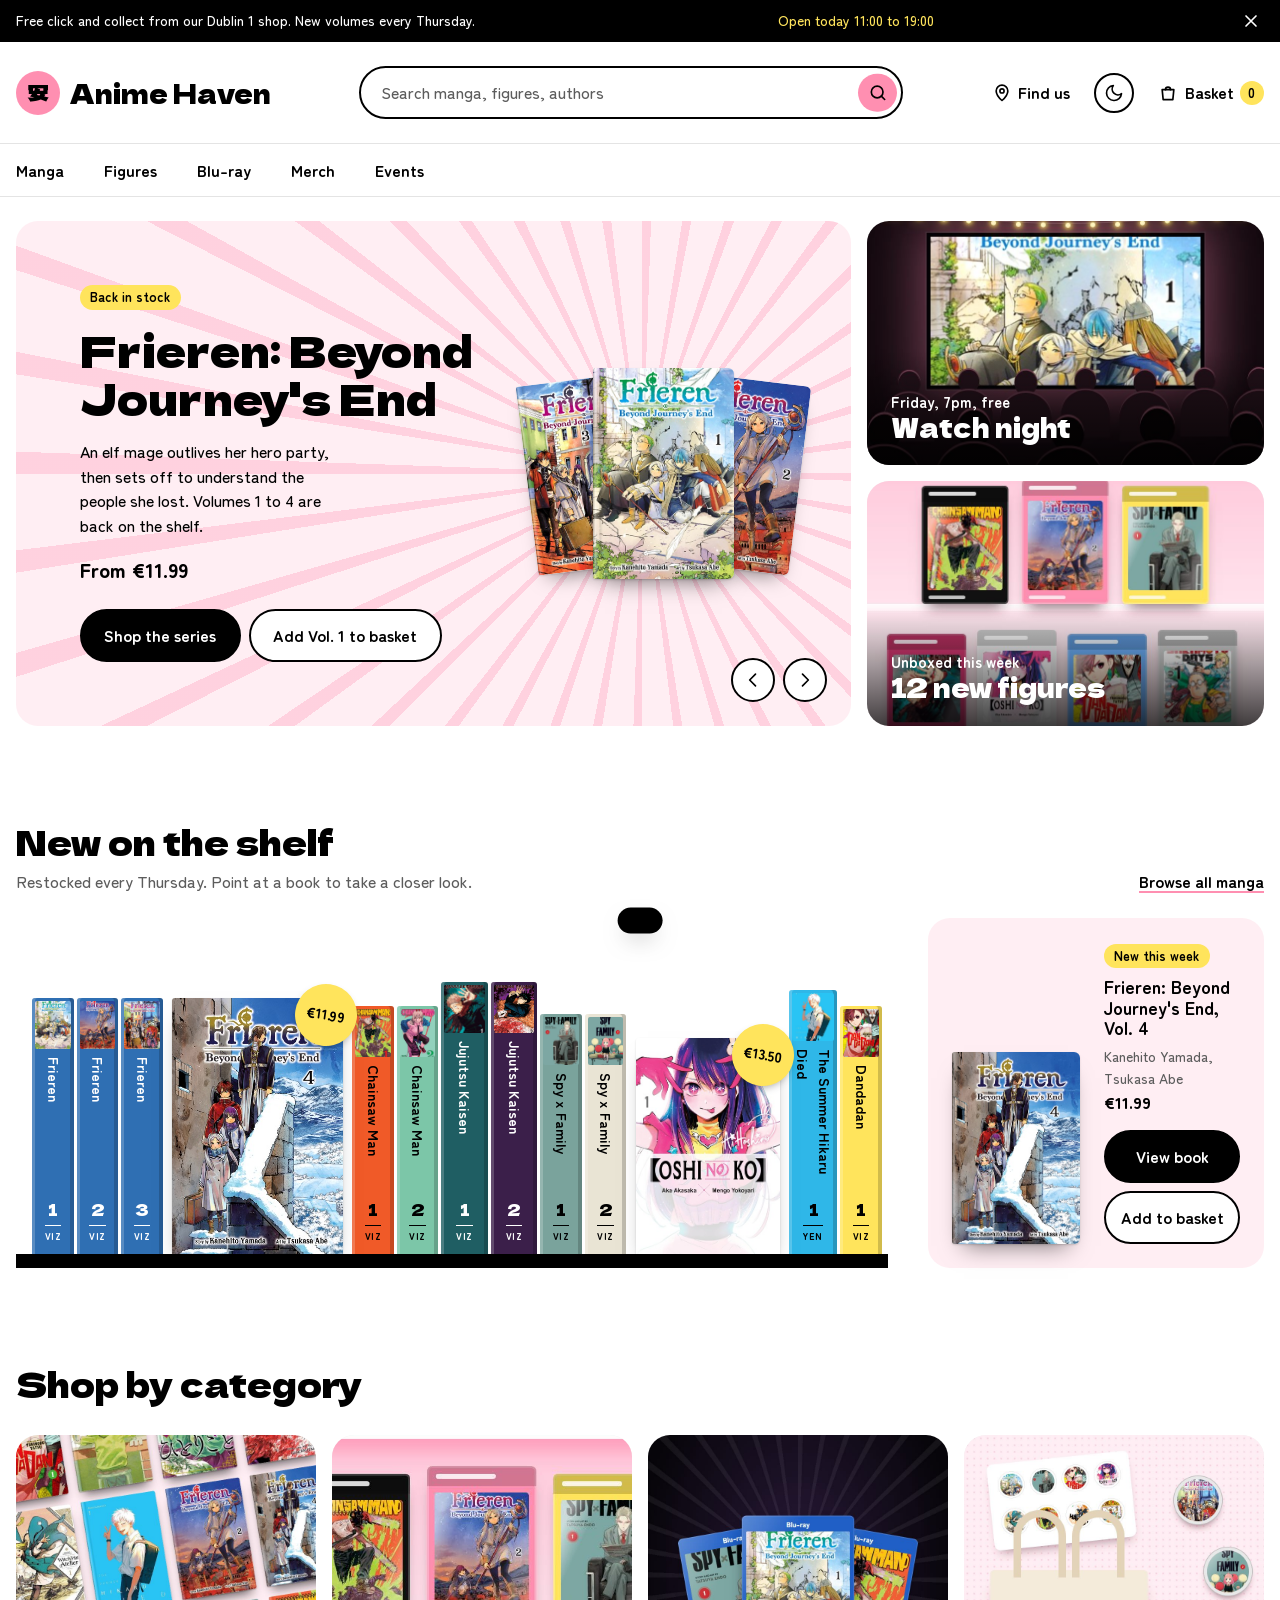
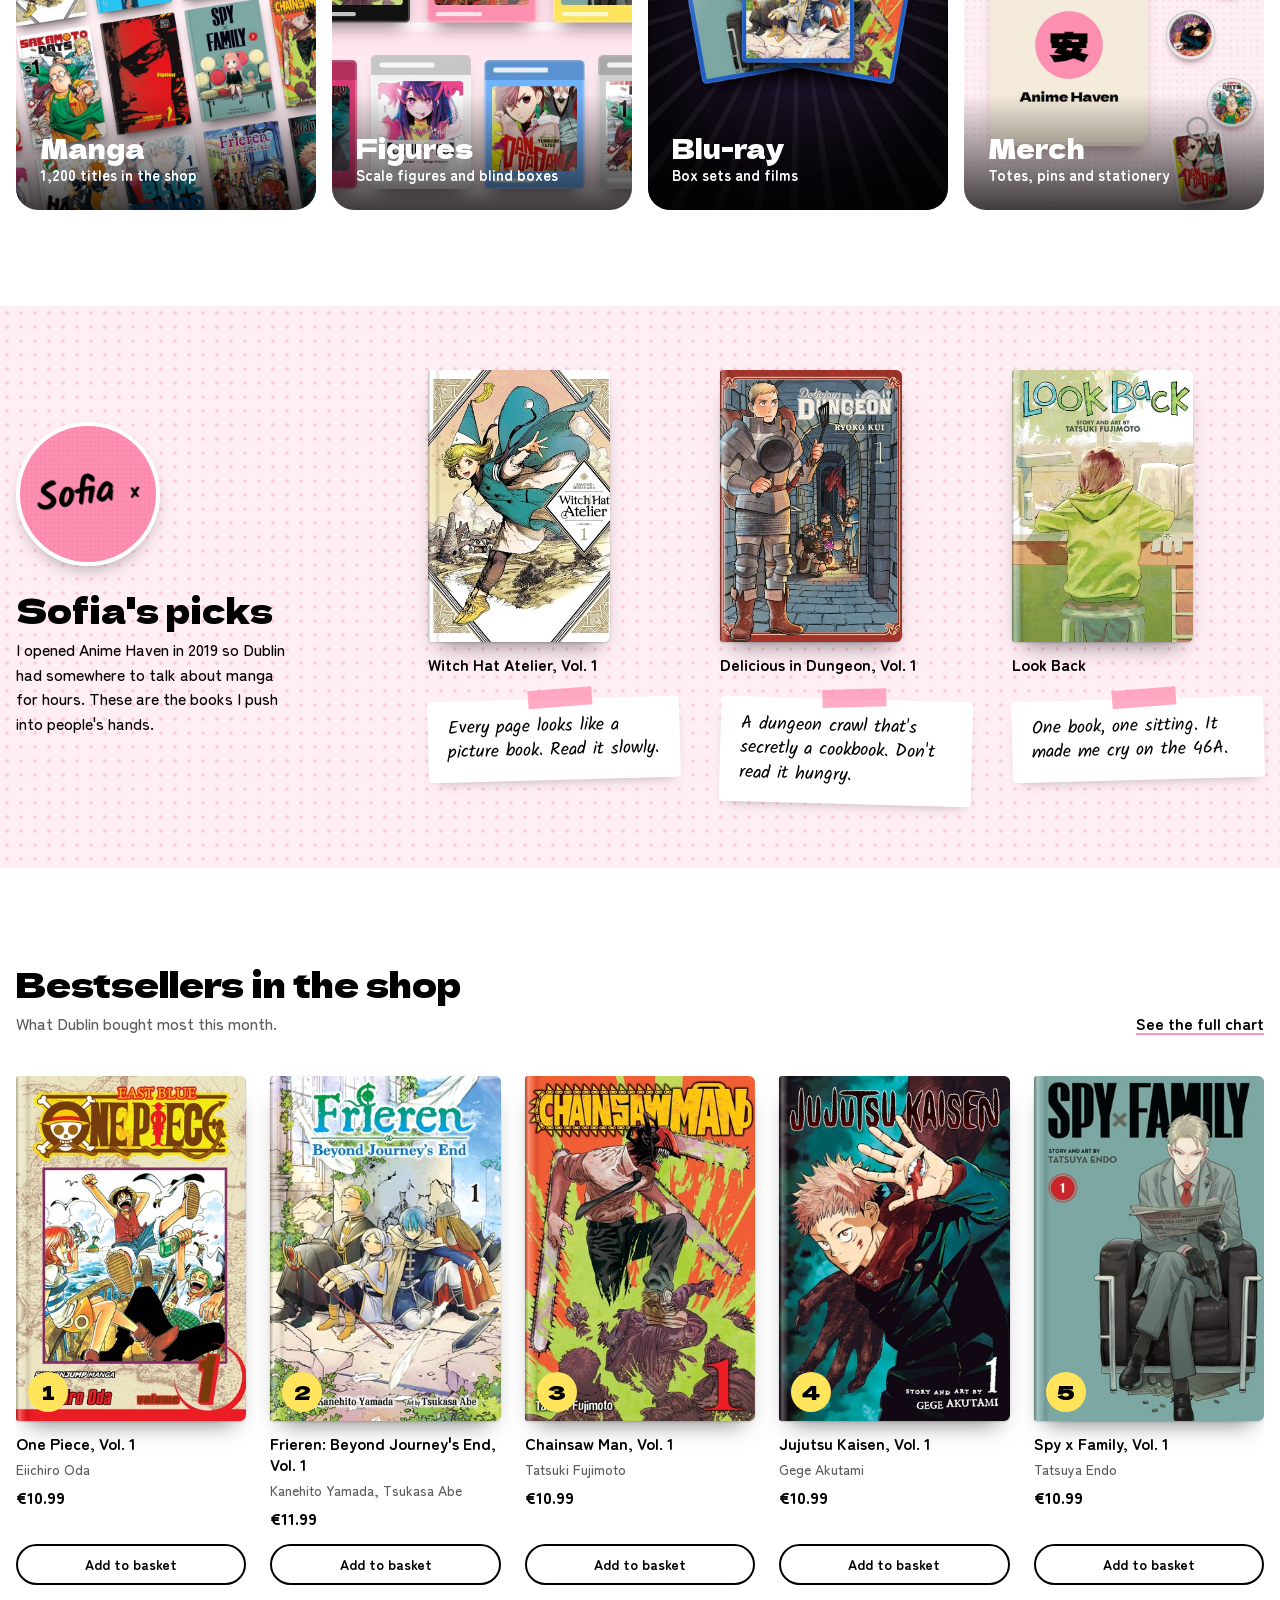
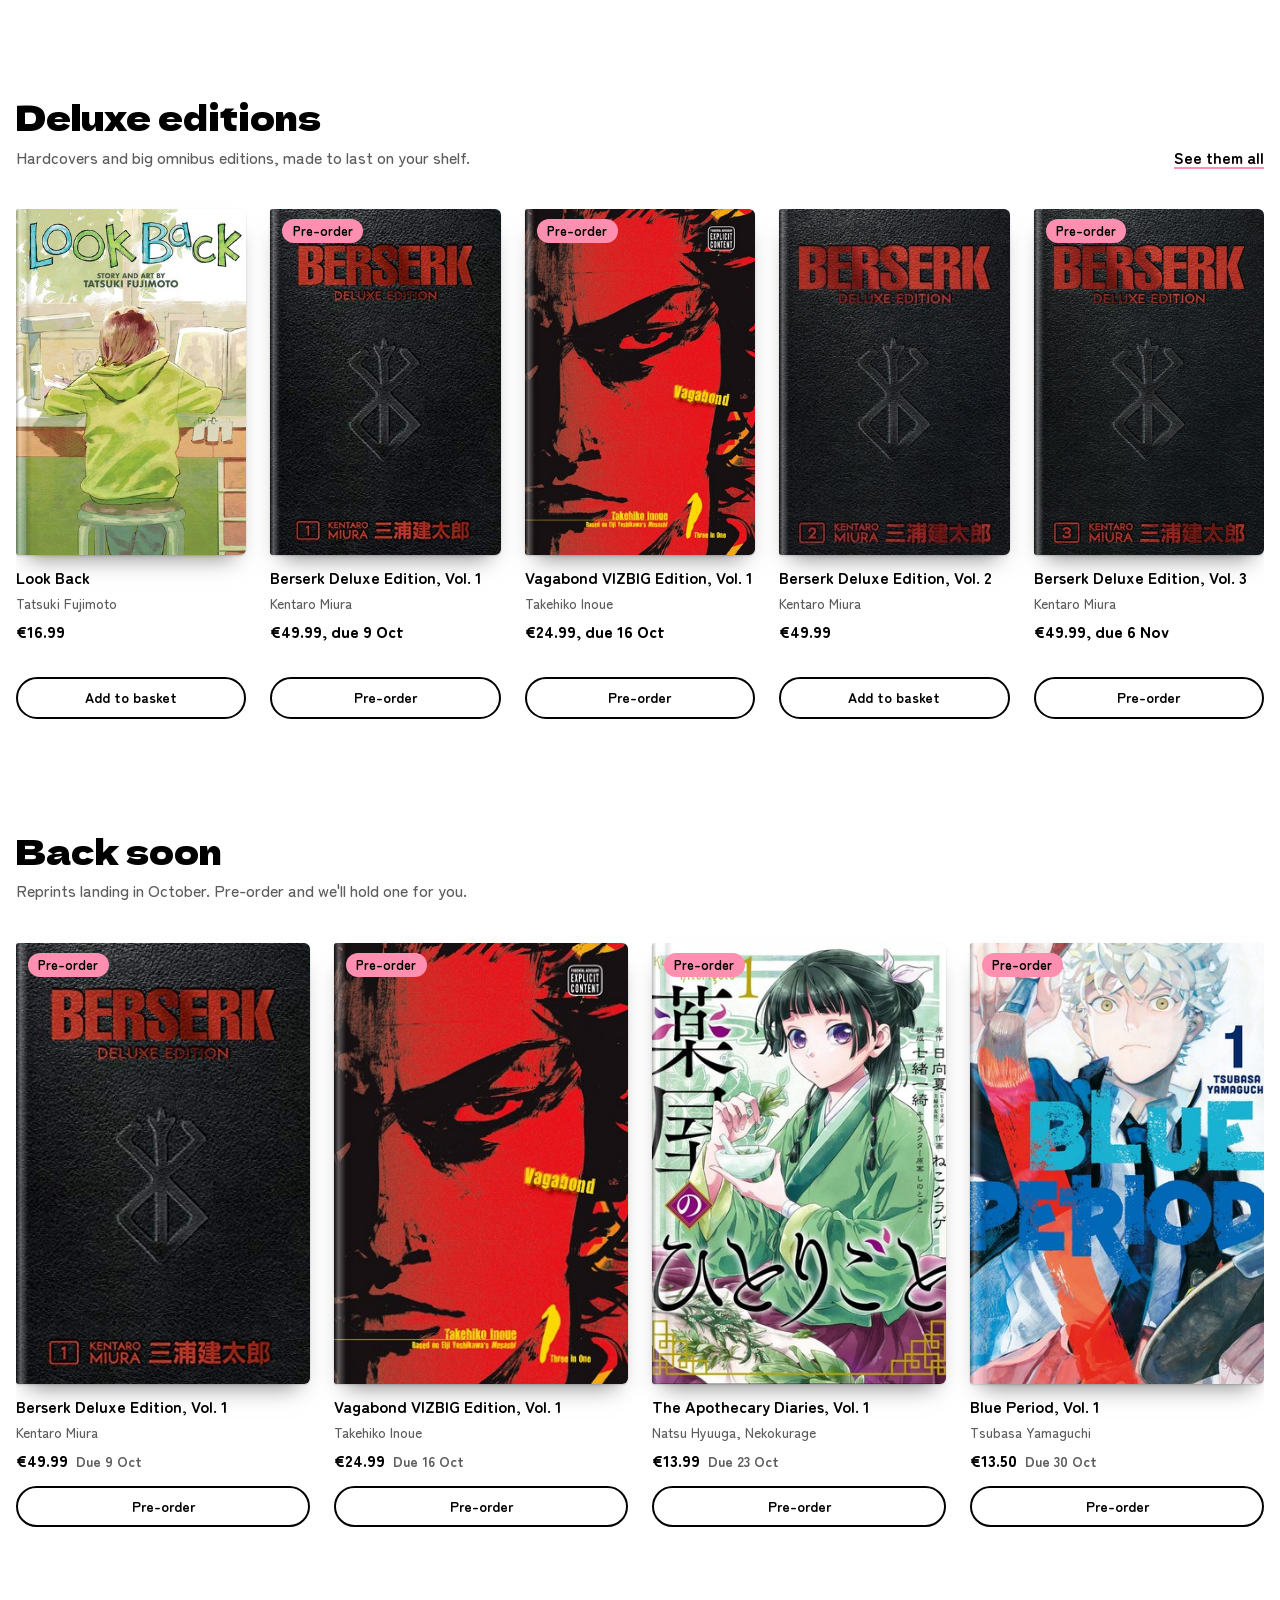
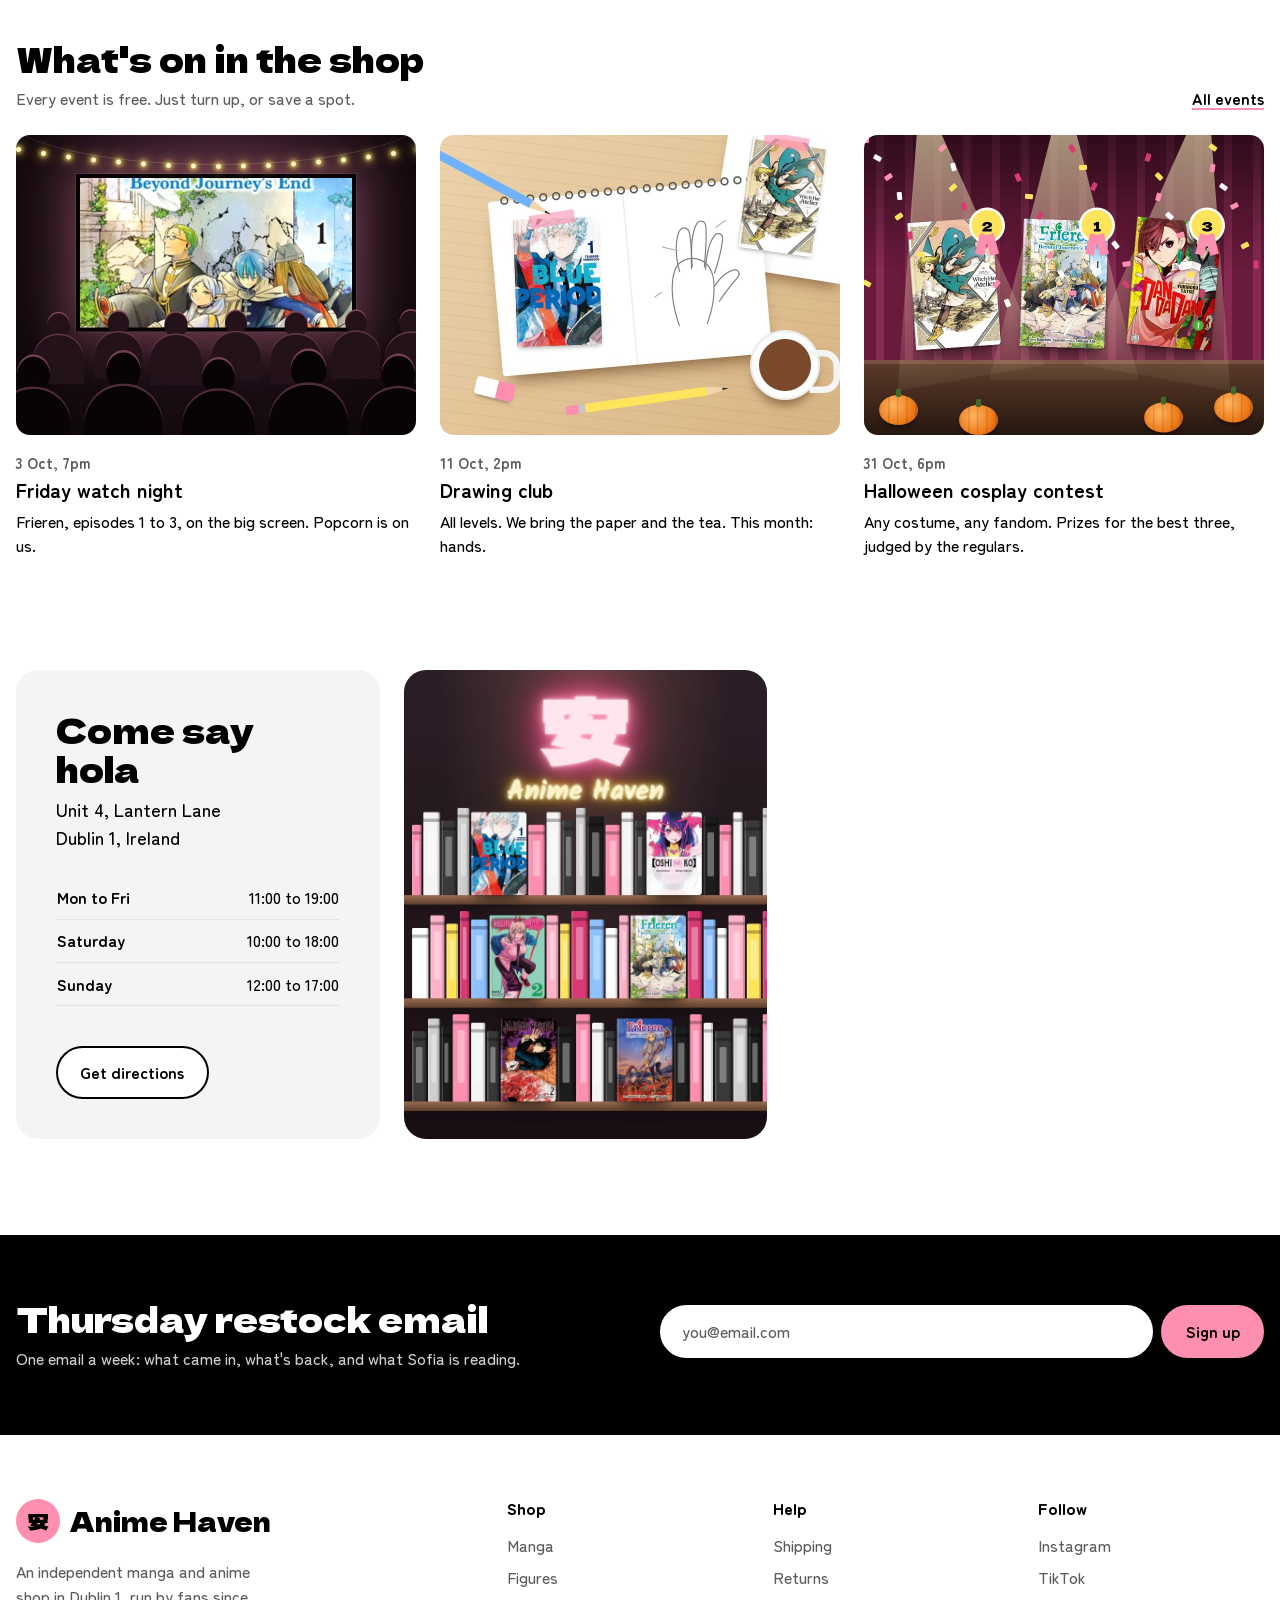
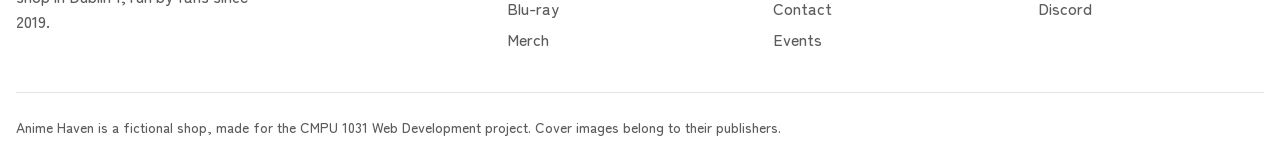
==== commit 91cf694e: "Make face-out shelf covers as tall as their series' spines Spine heights come from --h, set per seri" ====
--- a/index.html
+++ b/index.html
@@ -213,7 +213,7 @@
             <li><a class="spine" href="product.html?id=frieren-02" data-id="frieren-02" style="--spine: #2f6fb3; --spine-text: #fff; --h: 16rem"><img src="images/covers/frieren-02.jpg" alt="" width="400" height="600">Frieren <span>2</span><small aria-hidden="true">VIZ</small></a></li>
             <li><a class="spine" href="product.html?id=frieren-03" data-id="frieren-03" style="--spine: #2f6fb3; --spine-text: #fff; --h: 16rem"><img src="images/covers/frieren-03.jpg" alt="" width="400" height="600">Frieren <span>3</span><small aria-hidden="true">VIZ</small></a></li>
             <li>
-              <a class="shelf-cover" href="product.html?id=frieren-04" data-id="frieren-04">
+              <a class="shelf-cover" href="product.html?id=frieren-04" data-id="frieren-04" style="--h: 16rem">
                 <img src="images/covers/frieren-04.jpg" alt="" width="400" height="600">
                 <span class="price-sticker">€11.99</span>
                 <span class="visually-hidden">Frieren: Beyond Journey's End, Vol. 4</span>
--- a/css/style.css
+++ b/css/style.css
@@ -1202,17 +1202,19 @@
   letter-spacing: 0.05em;
 }
 
-/* A book facing out, with a yellow price sticker */
+/* A book facing out, with a yellow price sticker. Its height comes from
+   --h like the spines, so a volume facing out stands as tall as the rest
+   of its series; the width follows from the cover's 2:3 shape. */
 .shelf-cover {
   position: relative;
   display: block;
-  width: 9rem;
   margin-inline: 0.4rem;
   transition: transform 0.2s ease, opacity 0.2s ease;
 }
 
 .shelf-cover img {
-  width: 100%;
+  height: var(--h, 13.5rem);
+  width: auto;
   aspect-ratio: 2 / 3;
   object-fit: cover;
   border-radius: 3px 6px 0 0;
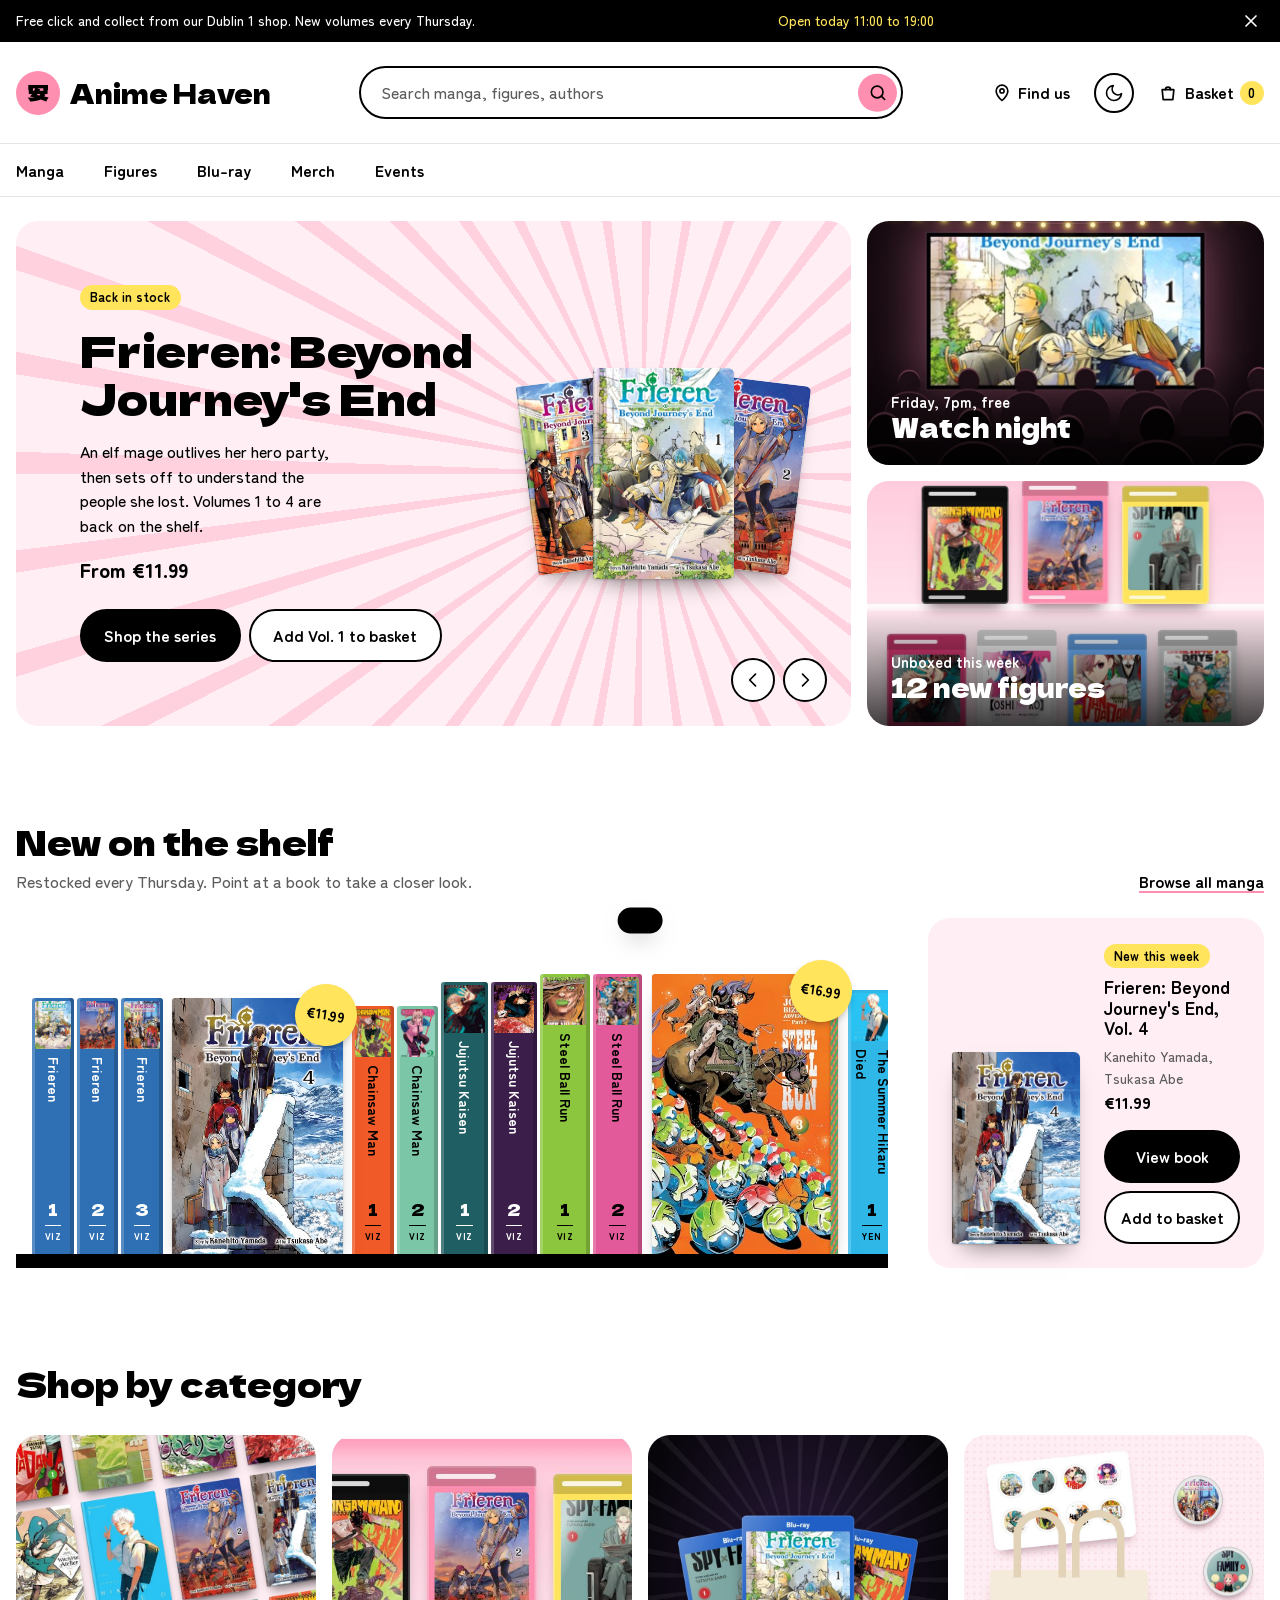
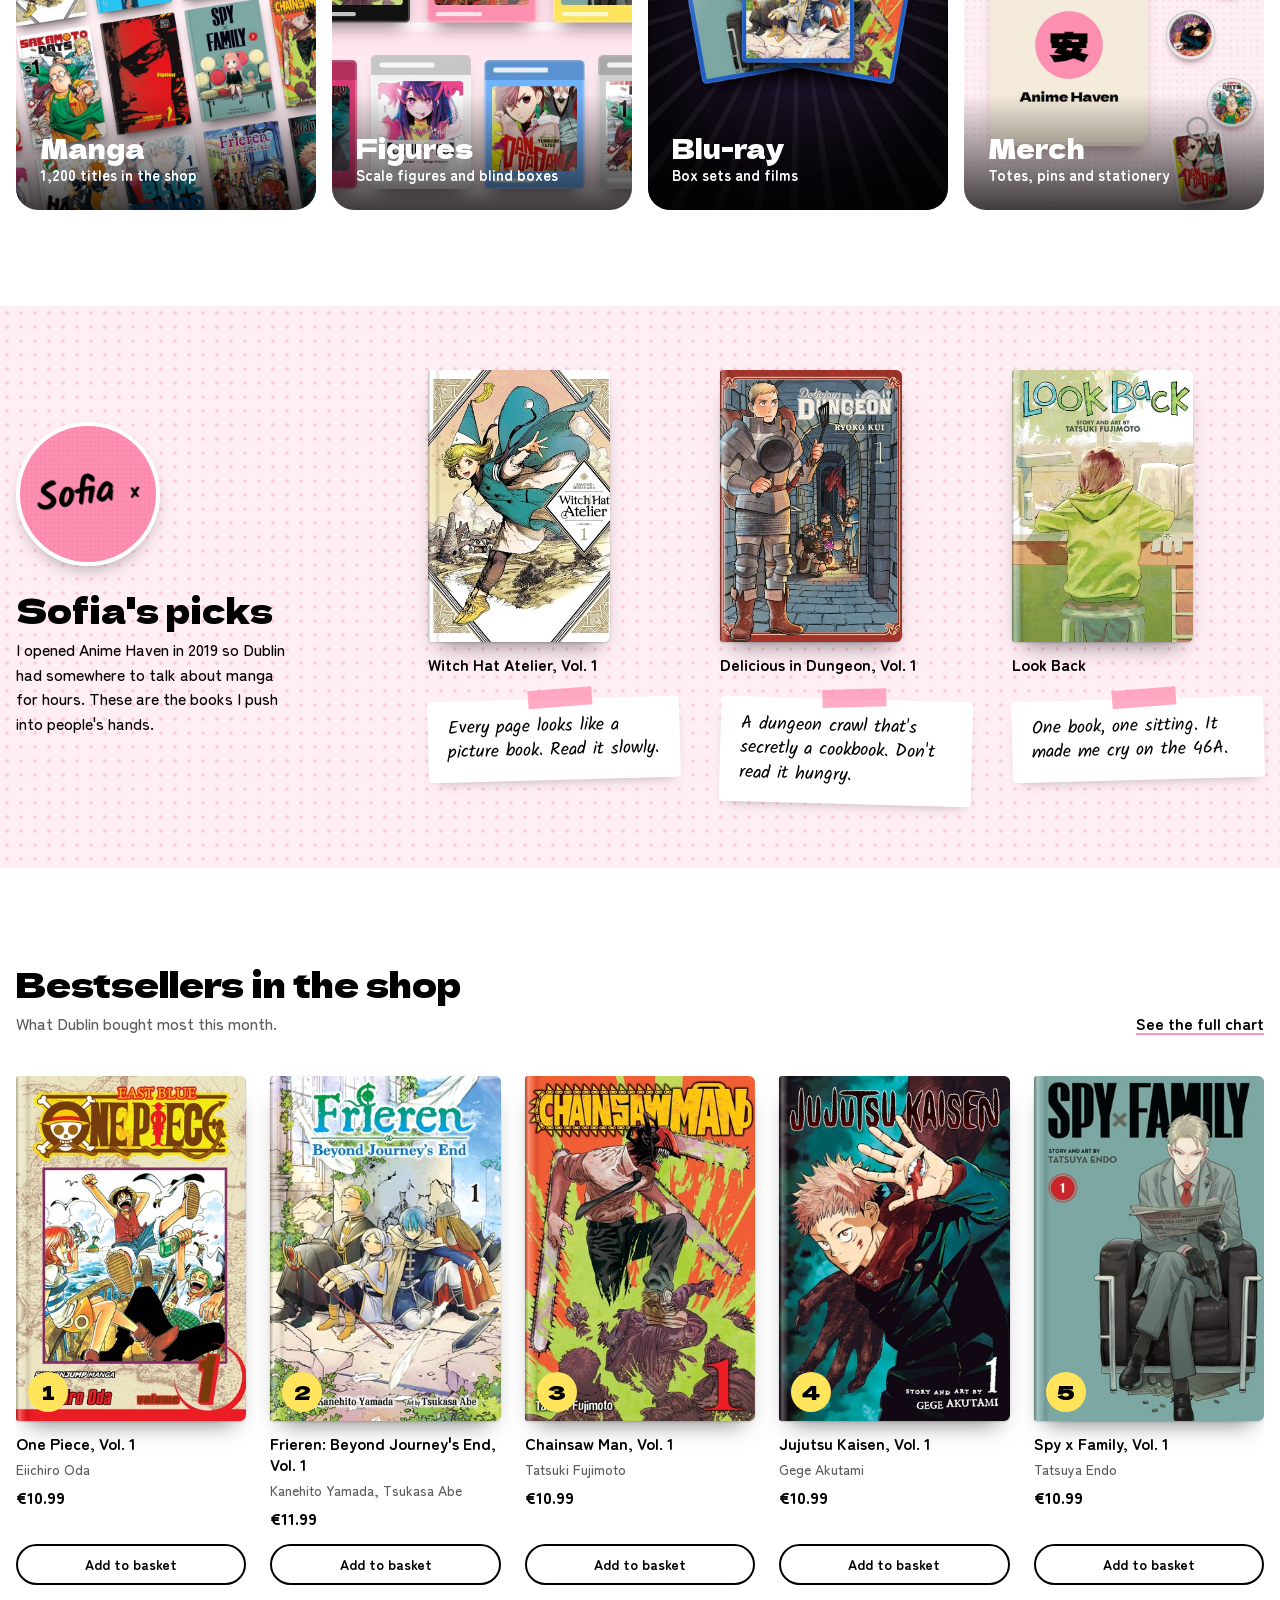
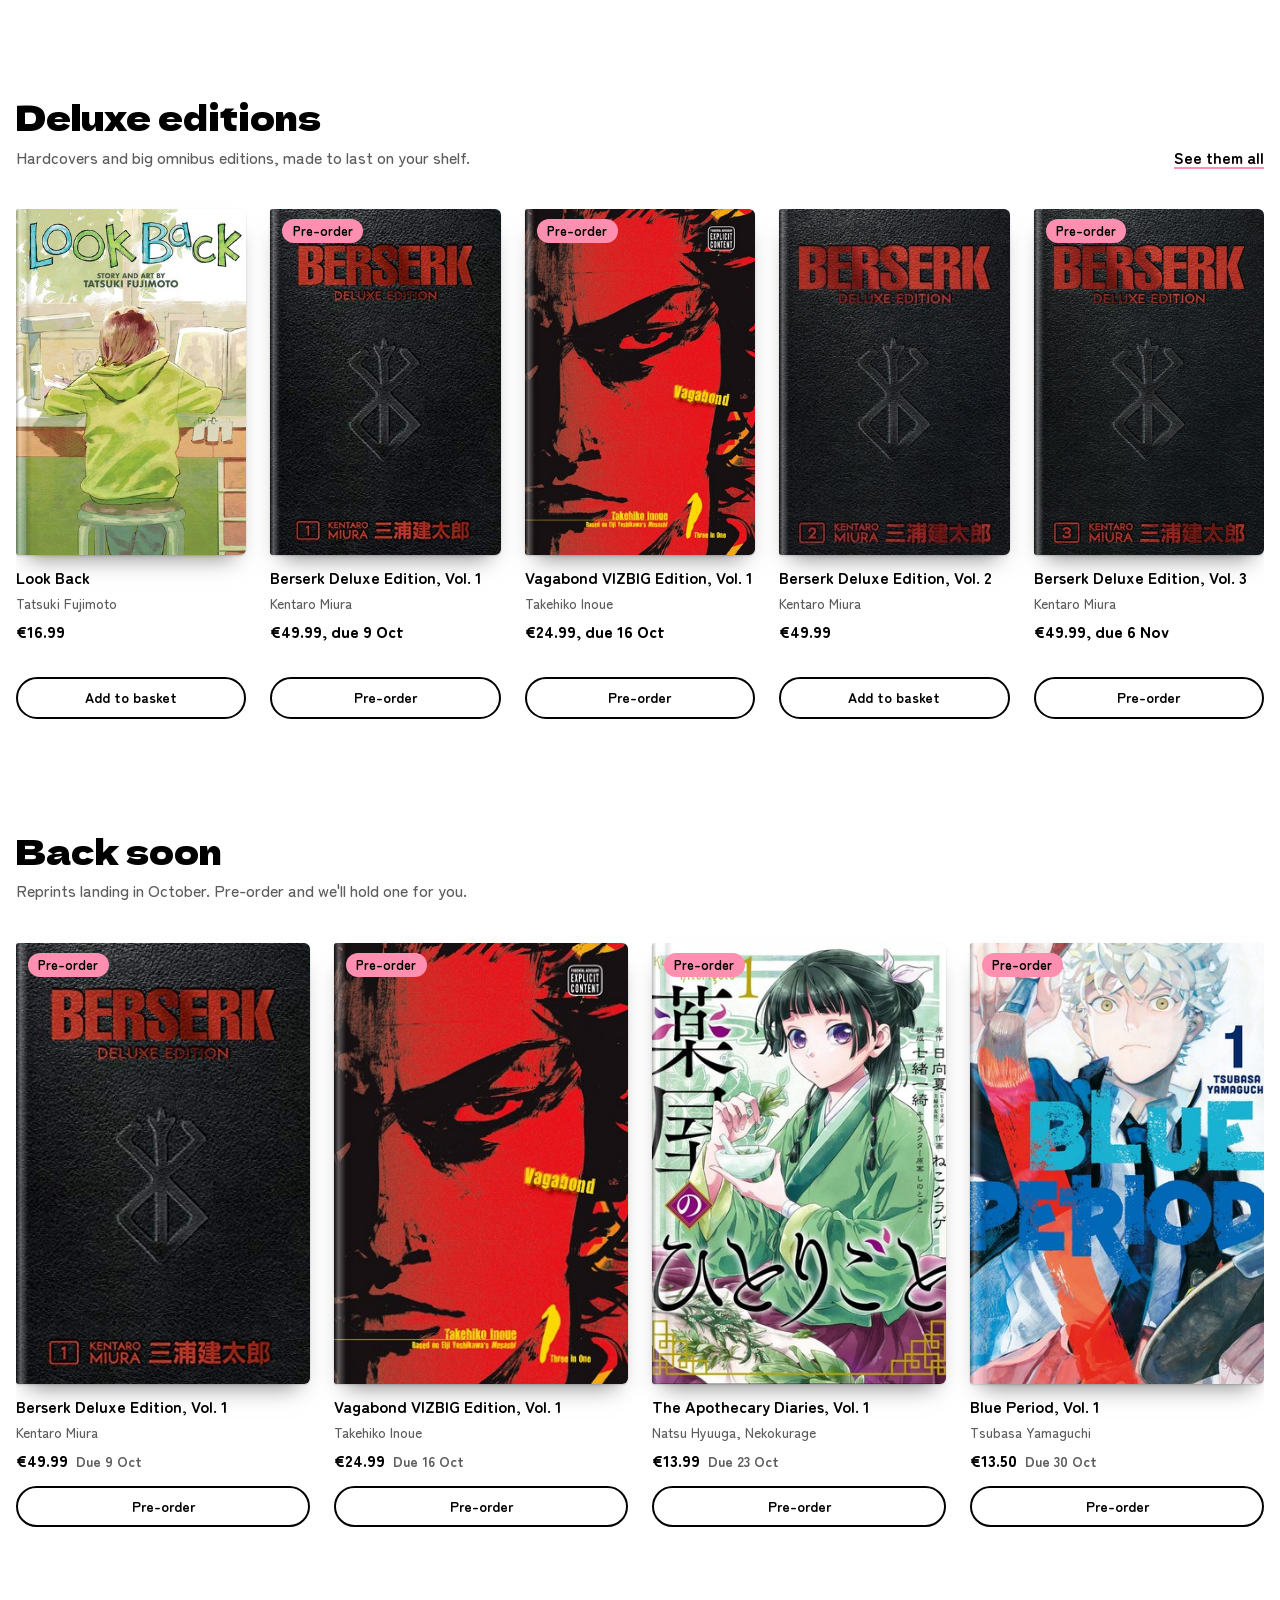
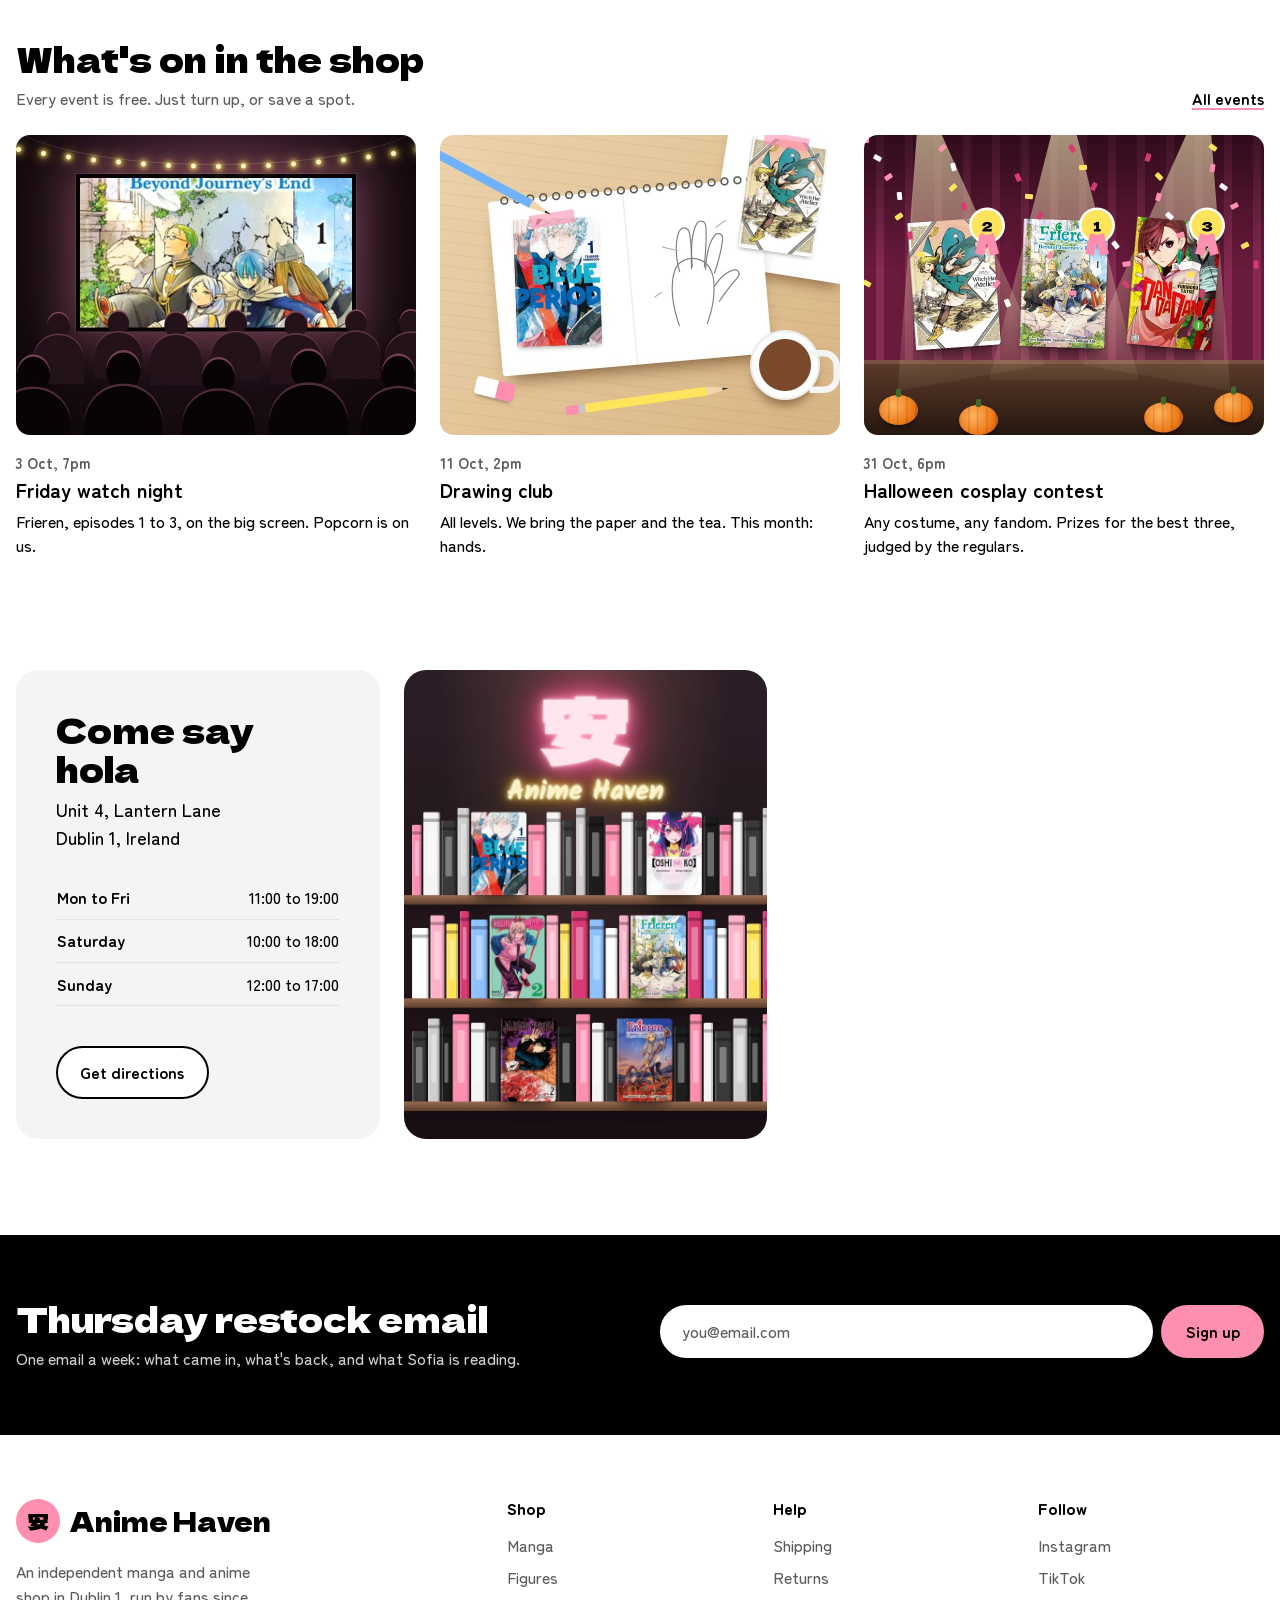
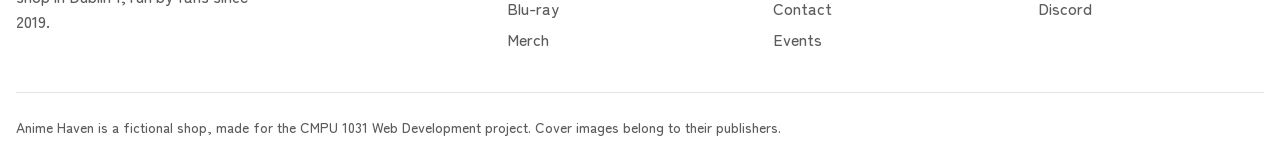
==== commit fc7a79a2: "Put Steel Ball Run Vols. 1 to 3 on the homepage shelf Replace the Spy x Family Vol. 1 and 2 spines a" ====
--- a/index.html
+++ b/index.html
@@ -223,13 +223,13 @@
             <li><a class="spine" href="product.html?id=chainsaw-man-02" data-id="chainsaw-man-02" style="--spine: #7cc6a8; --spine-text: #000; --h: 15.5rem"><img src="images/covers/chainsaw-man-02.jpg" alt="" width="400" height="600">Chainsaw Man <span>2</span><small aria-hidden="true">VIZ</small></a></li>
             <li><a class="spine" href="product.html?id=jujutsu-kaisen-01" data-id="jujutsu-kaisen-01" style="--spine: #1f5e63; --spine-text: #fff; --h: 17rem; --w: 2.9rem"><img src="images/covers/jujutsu-kaisen-01.jpg" alt="" width="400" height="600">Jujutsu Kaisen <span>1</span><small aria-hidden="true">VIZ</small></a></li>
             <li><a class="spine" href="product.html?id=jujutsu-kaisen-02" data-id="jujutsu-kaisen-02" style="--spine: #3b1f4a; --spine-text: #fff; --h: 17rem; --w: 2.9rem"><img src="images/covers/jujutsu-kaisen-02.jpg" alt="" width="400" height="600">Jujutsu Kaisen <span>2</span><small aria-hidden="true">VIZ</small></a></li>
-            <li><a class="spine" href="product.html?id=spy-x-family-01" data-id="spy-x-family-01" style="--spine: #7aa39c; --spine-text: #000; --h: 15rem"><img src="images/covers/spy-x-family-01.jpg" alt="" width="400" height="600">Spy x Family <span>1</span><small aria-hidden="true">VIZ</small></a></li>
-            <li><a class="spine" href="product.html?id=spy-x-family-02" data-id="spy-x-family-02" style="--spine: #e9e4d4; --spine-text: #000; --h: 15rem"><img src="images/covers/spy-x-family-02.jpg" alt="" width="400" height="600">Spy x Family <span>2</span><small aria-hidden="true">VIZ</small></a></li>
+            <li><a class="spine" href="product.html?id=steel-ball-run-01" data-id="steel-ball-run-01" style="--spine: #8cc63f; --spine-text: #000; --h: 17.5rem; --w: 3.1rem"><img src="images/covers/steel-ball-run-01.jpg" alt="" width="350" height="500">Steel Ball Run <span>1</span><small aria-hidden="true">VIZ</small></a></li>
+            <li><a class="spine" href="product.html?id=steel-ball-run-02" data-id="steel-ball-run-02" style="--spine: #e25a9a; --spine-text: #000; --h: 17.5rem; --w: 3.1rem"><img src="images/covers/steel-ball-run-02.jpg" alt="" width="350" height="500">Steel Ball Run <span>2</span><small aria-hidden="true">VIZ</small></a></li>
             <li>
-              <a class="shelf-cover" href="product.html?id=oshi-no-ko-01" data-id="oshi-no-ko-01">
-                <img src="images/covers/oshi-no-ko-01.jpg" alt="" width="400" height="600">
-                <span class="price-sticker">€13.50</span>
-                <span class="visually-hidden">[Oshi no Ko], Vol. 1</span>
+              <a class="shelf-cover" href="product.html?id=steel-ball-run-03" data-id="steel-ball-run-03" style="--h: 17.5rem">
+                <img src="images/covers/steel-ball-run-03.jpg" alt="" width="350" height="500">
+                <span class="price-sticker">€16.99</span>
+                <span class="visually-hidden">JoJo's Bizarre Adventure Part 7: Steel Ball Run, Vol. 3</span>
               </a>
             </li>
             <li><a class="spine" href="product.html?id=summer-hikaru-died-01" data-id="summer-hikaru-died-01" style="--spine: #2fb7e8; --spine-text: #000; --h: 16.5rem; --w: 3rem"><img src="images/covers/summer-hikaru-died-01.jpg" alt="" width="400" height="600">The Summer Hikaru Died <span>1</span><small aria-hidden="true">YEN</small></a></li>
